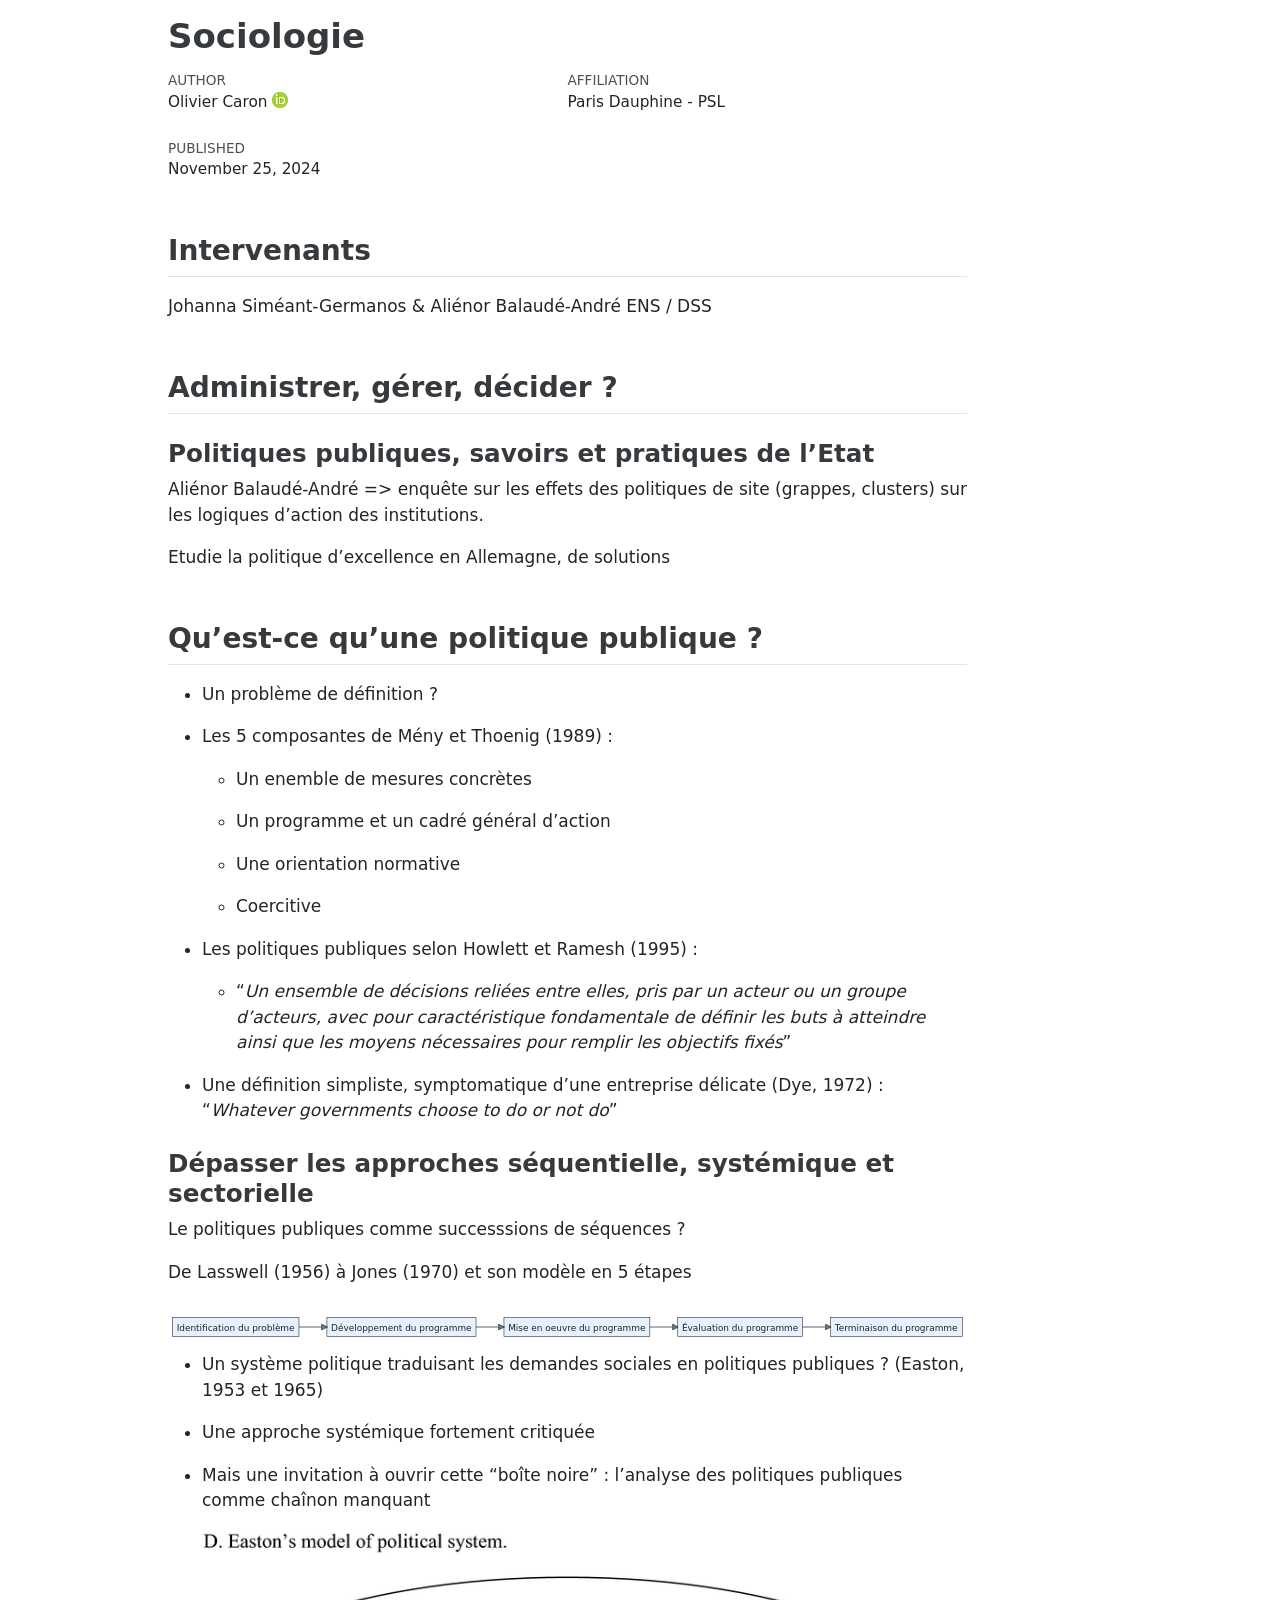
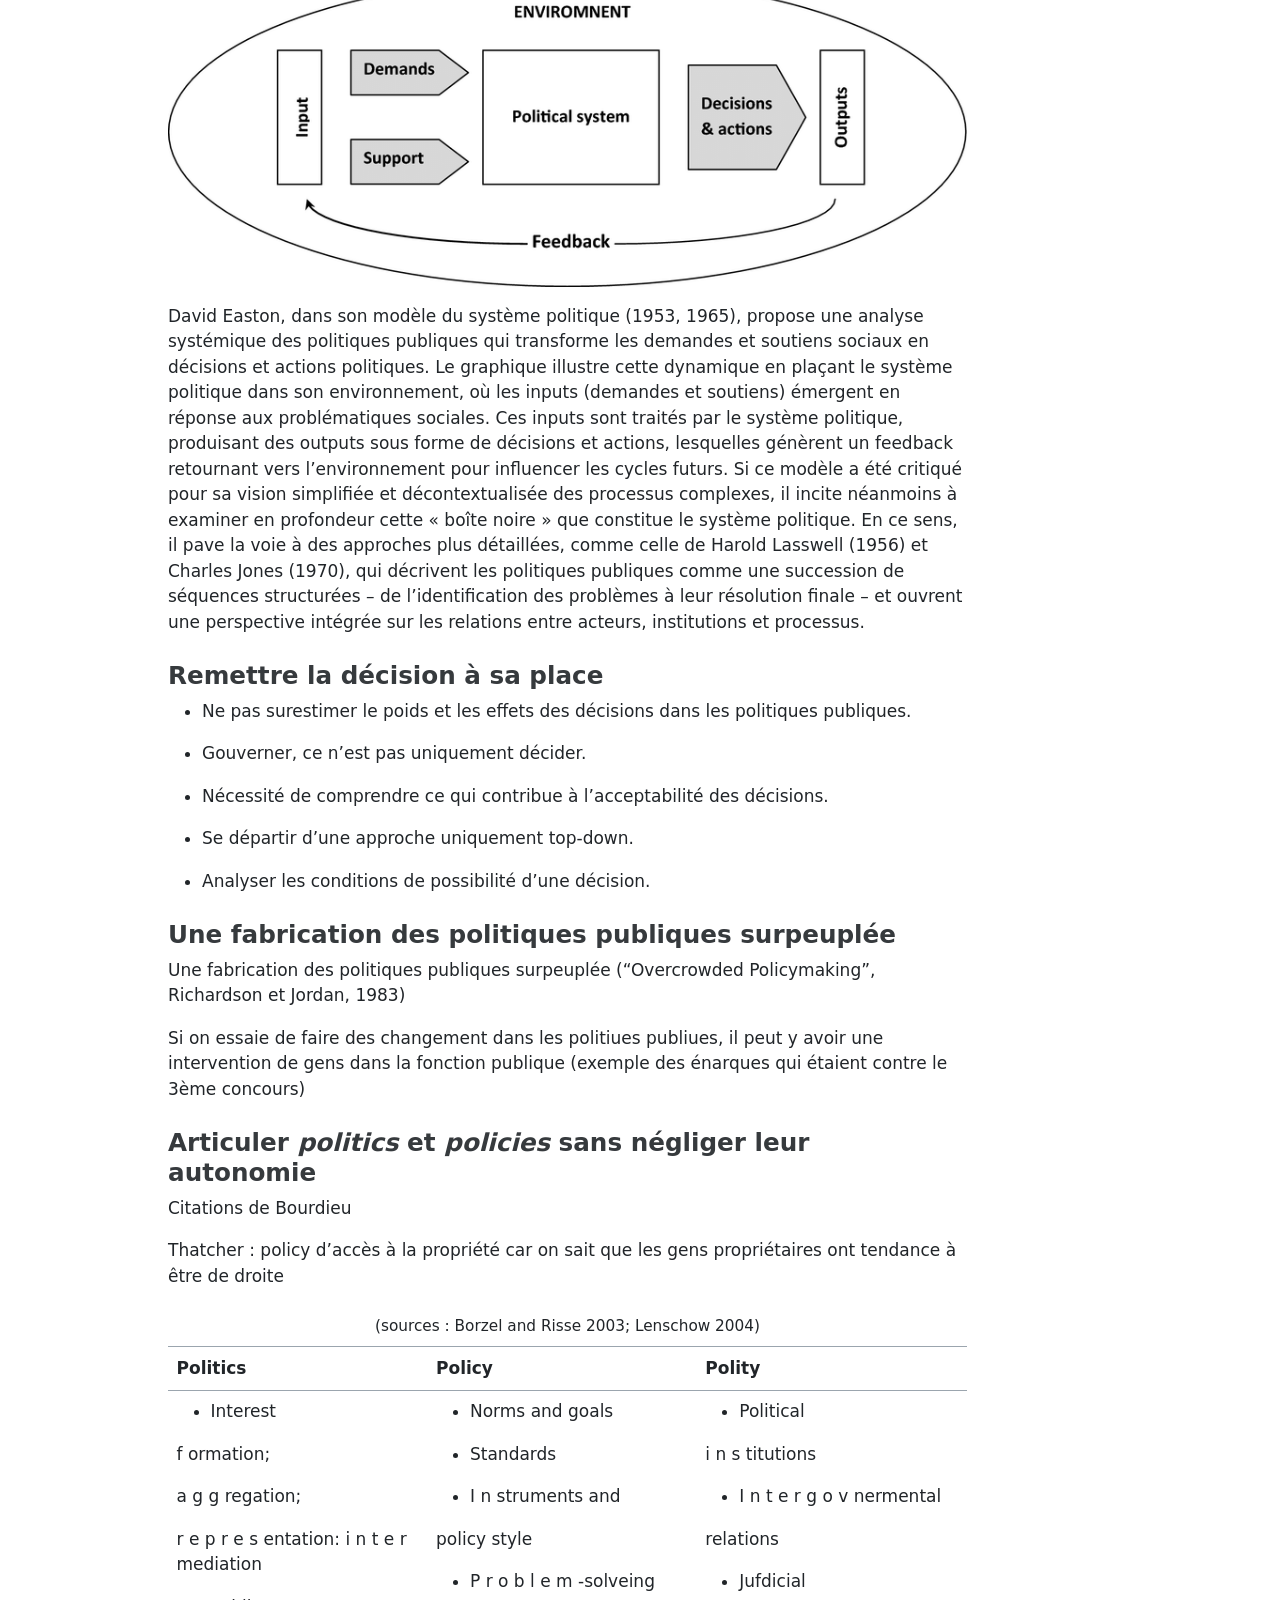
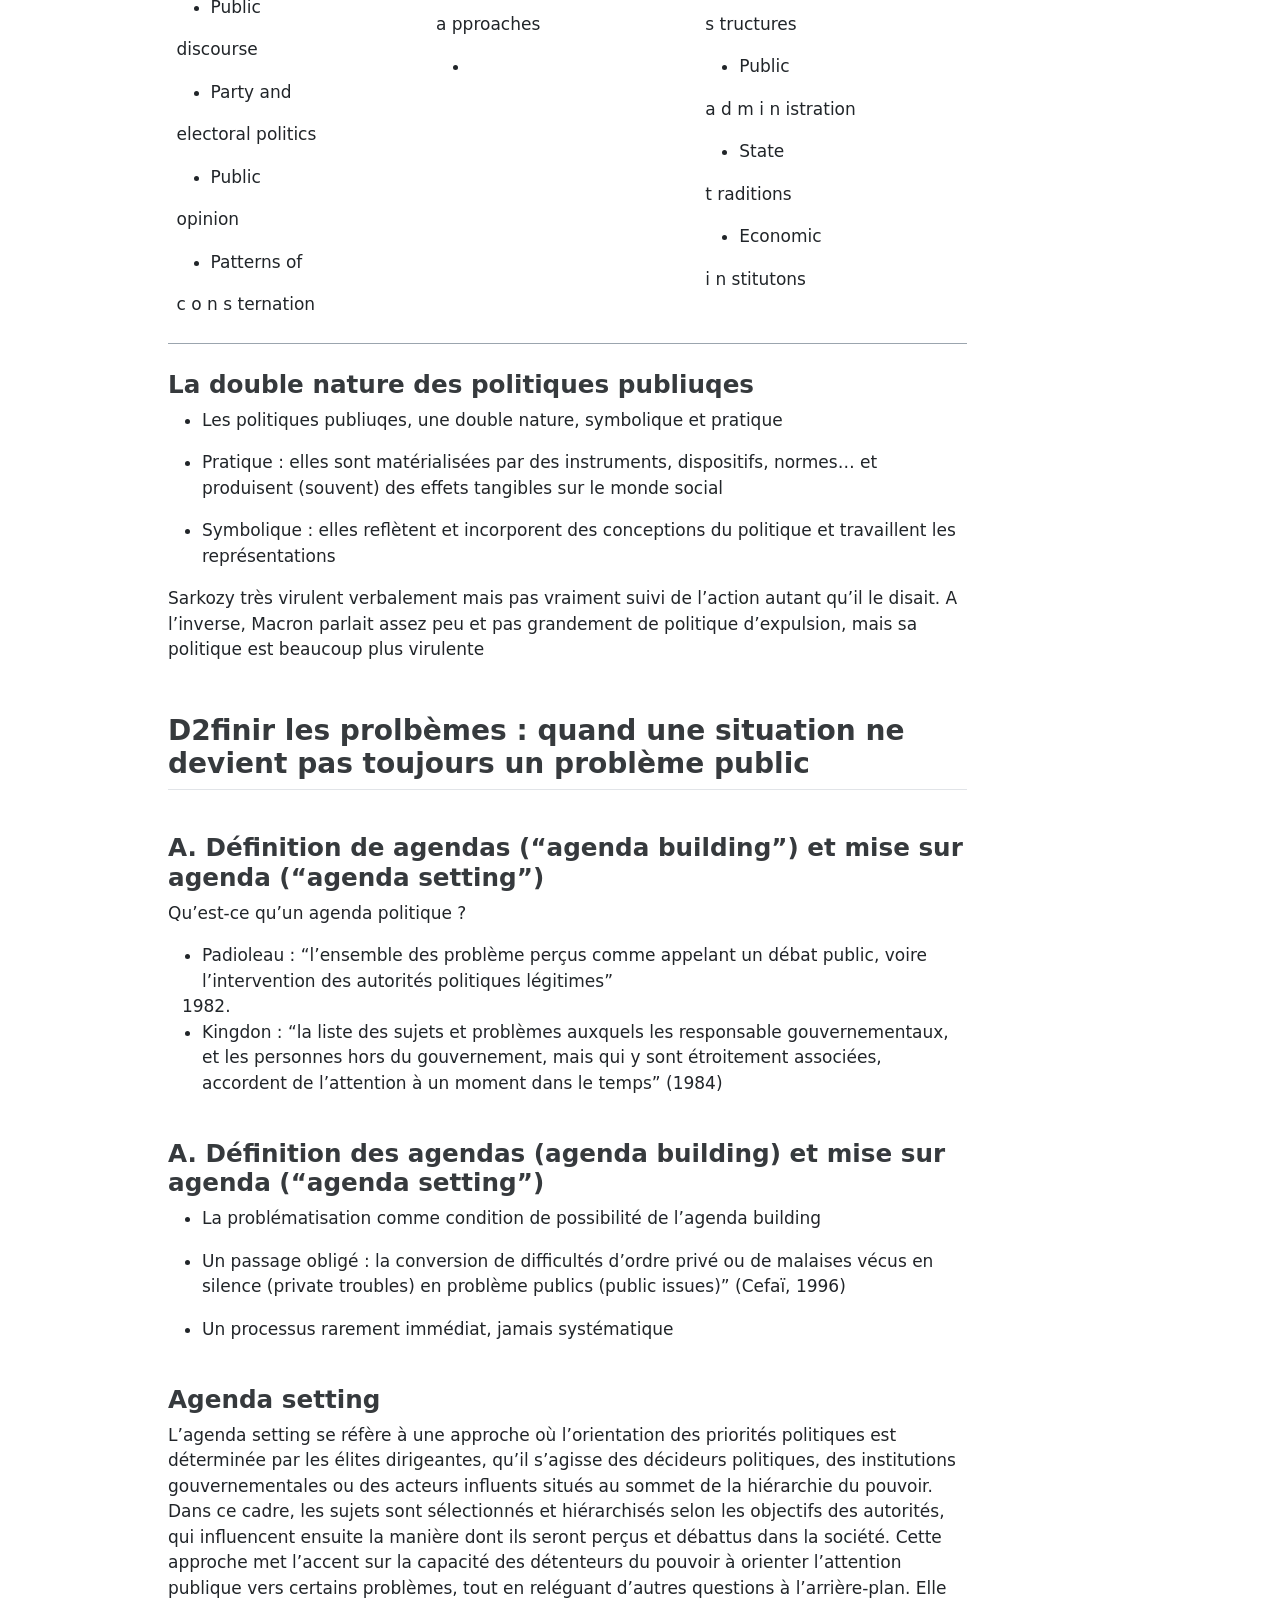
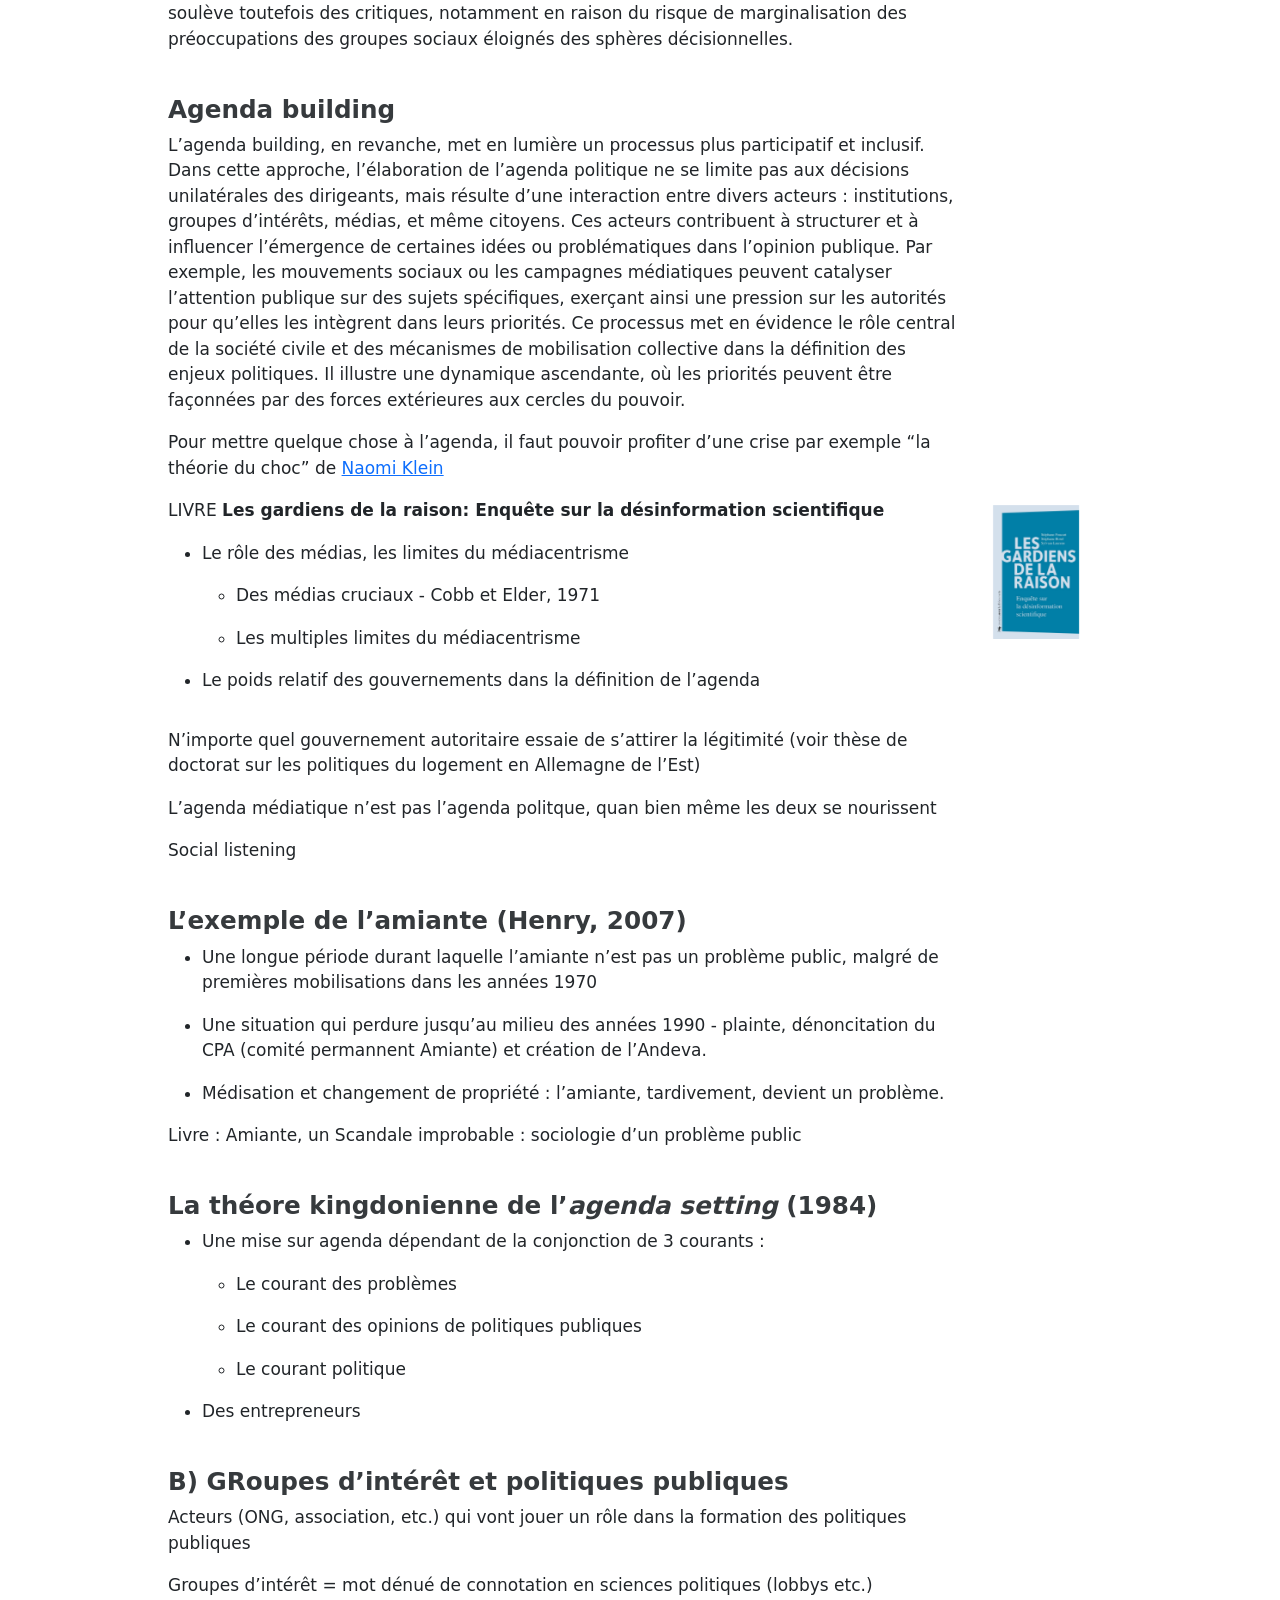
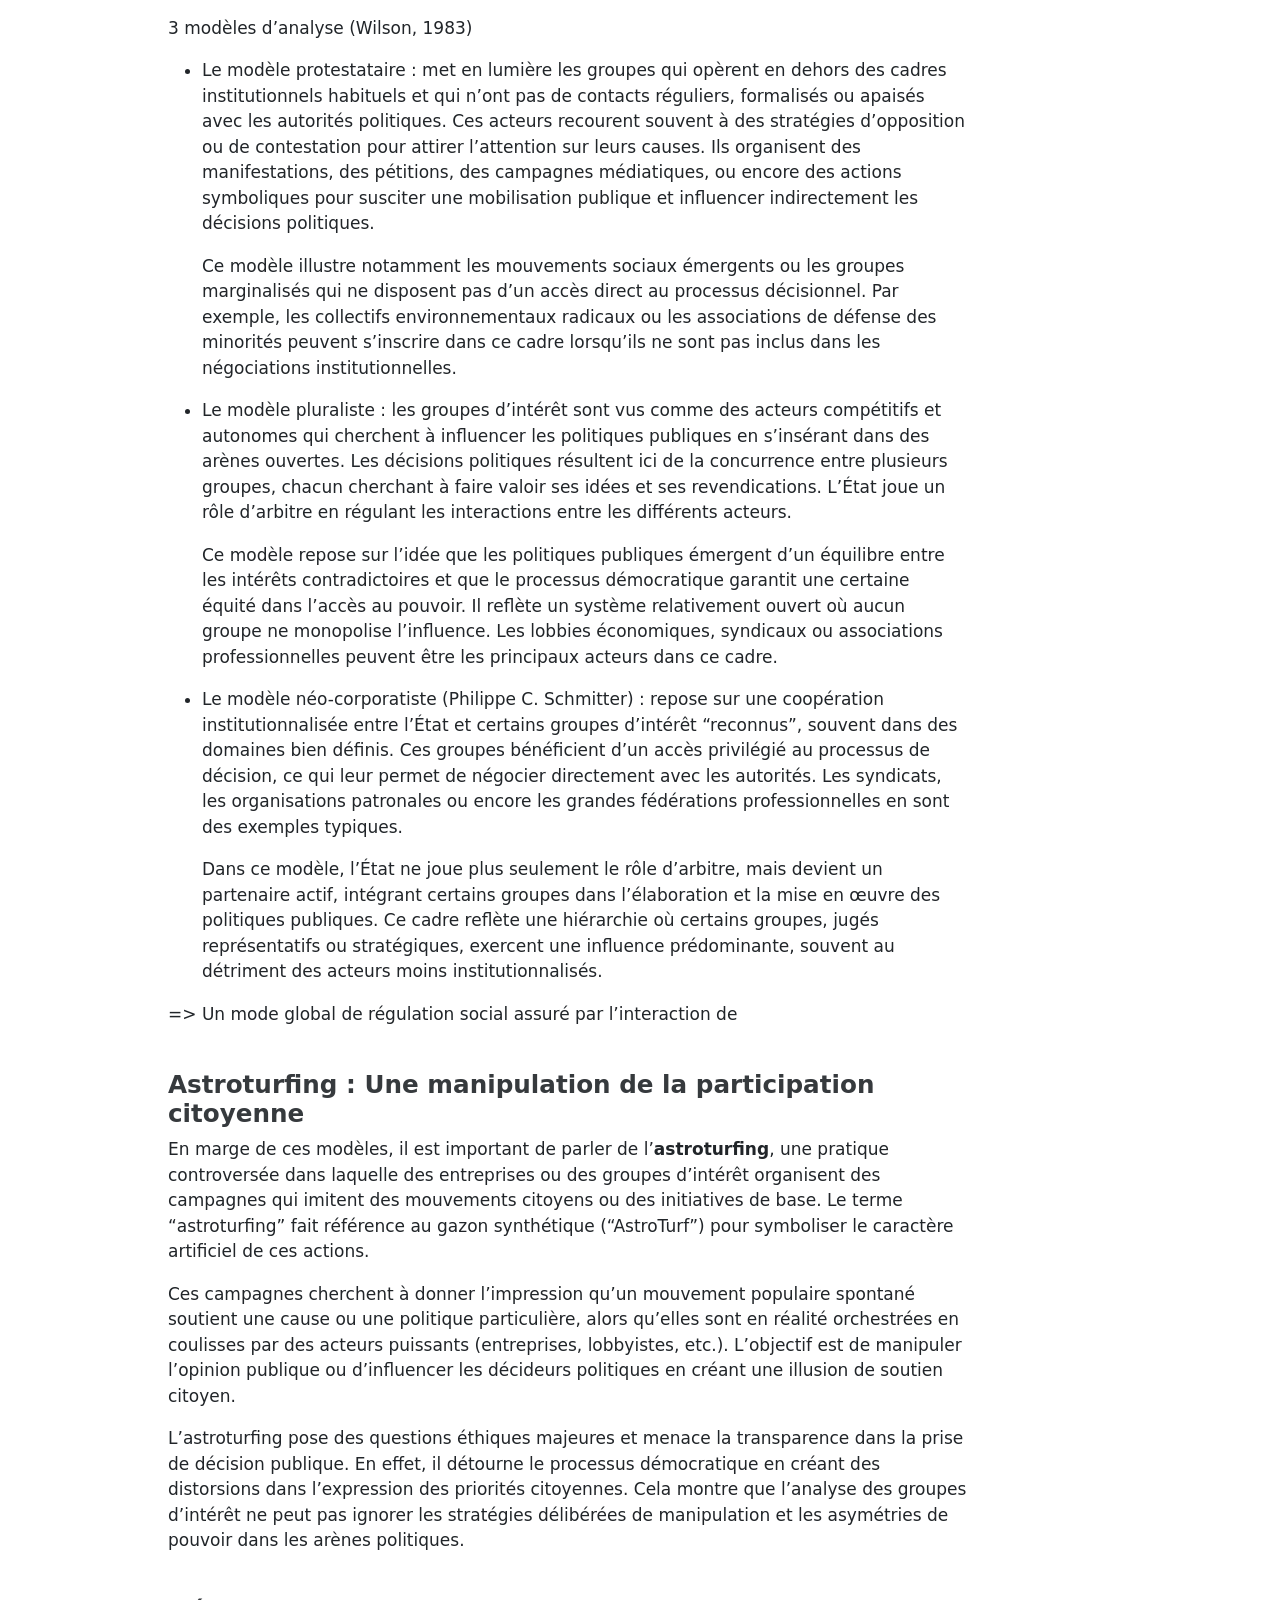
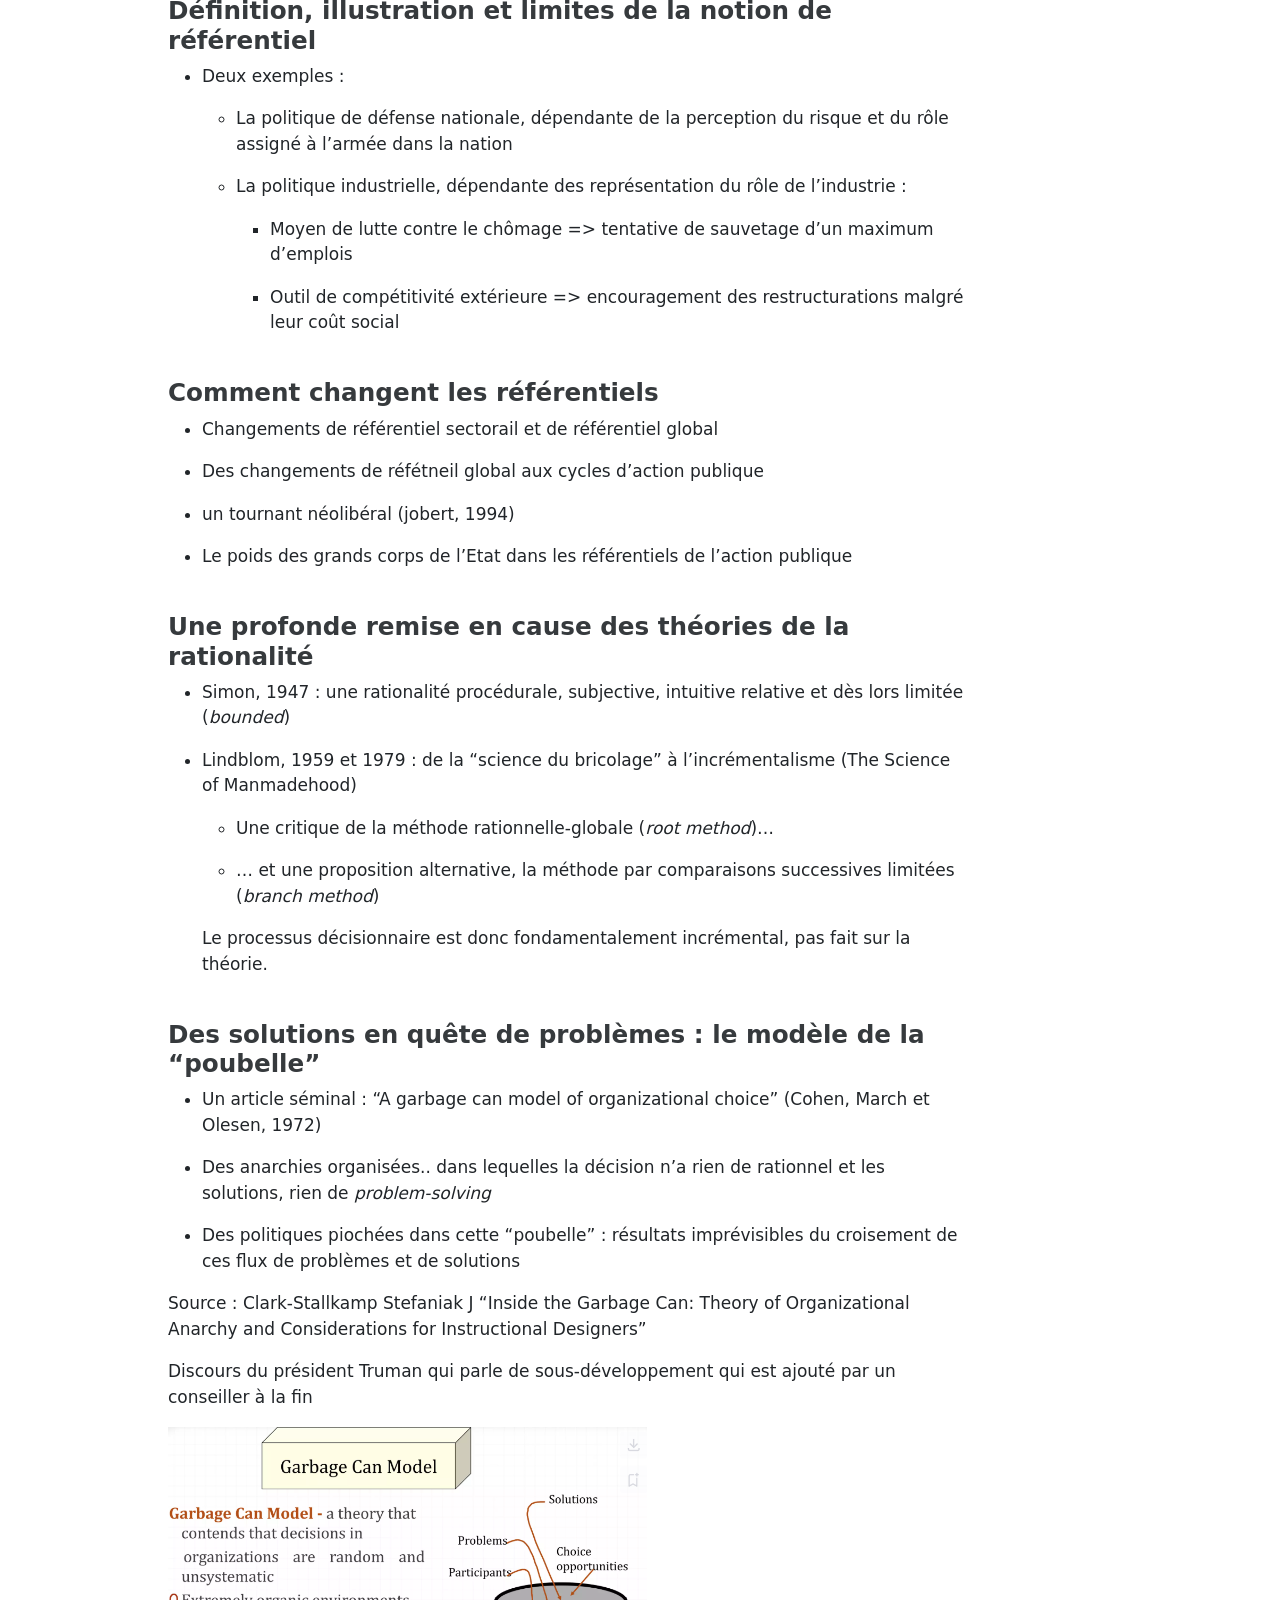
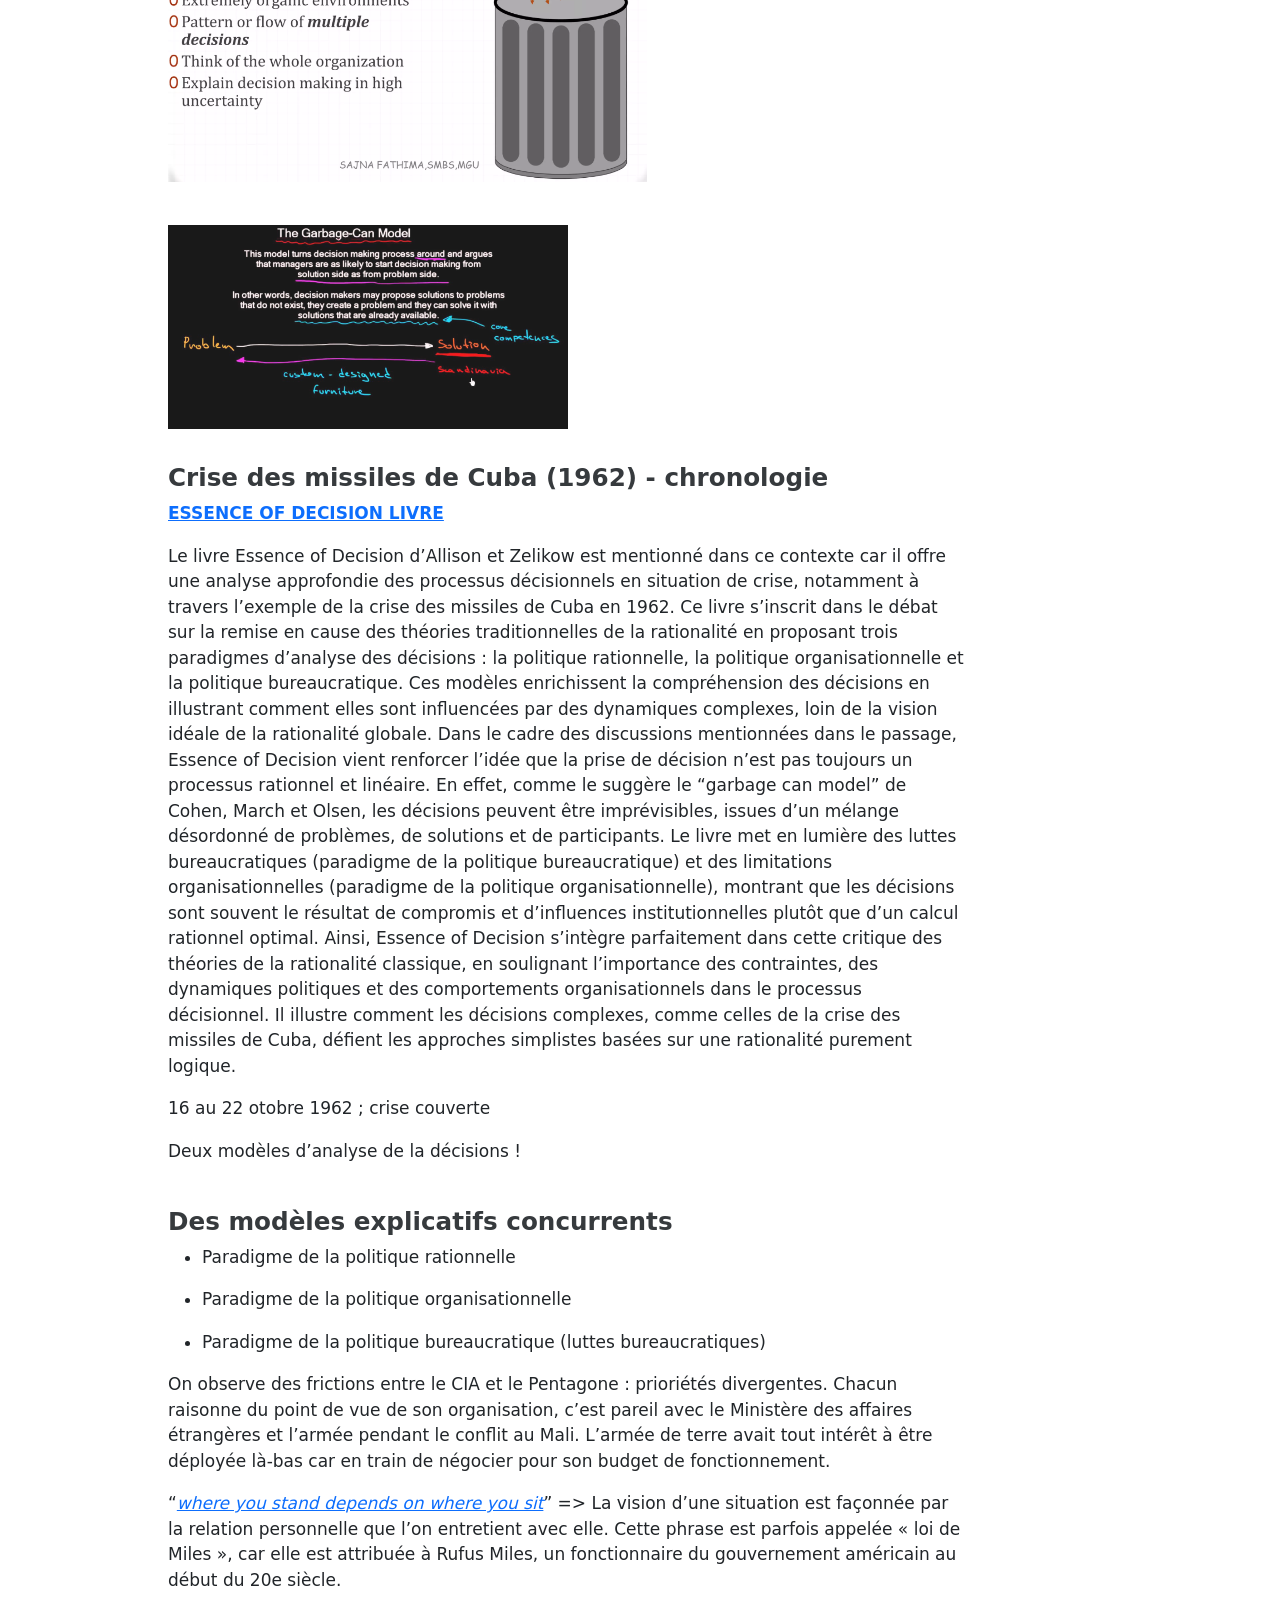
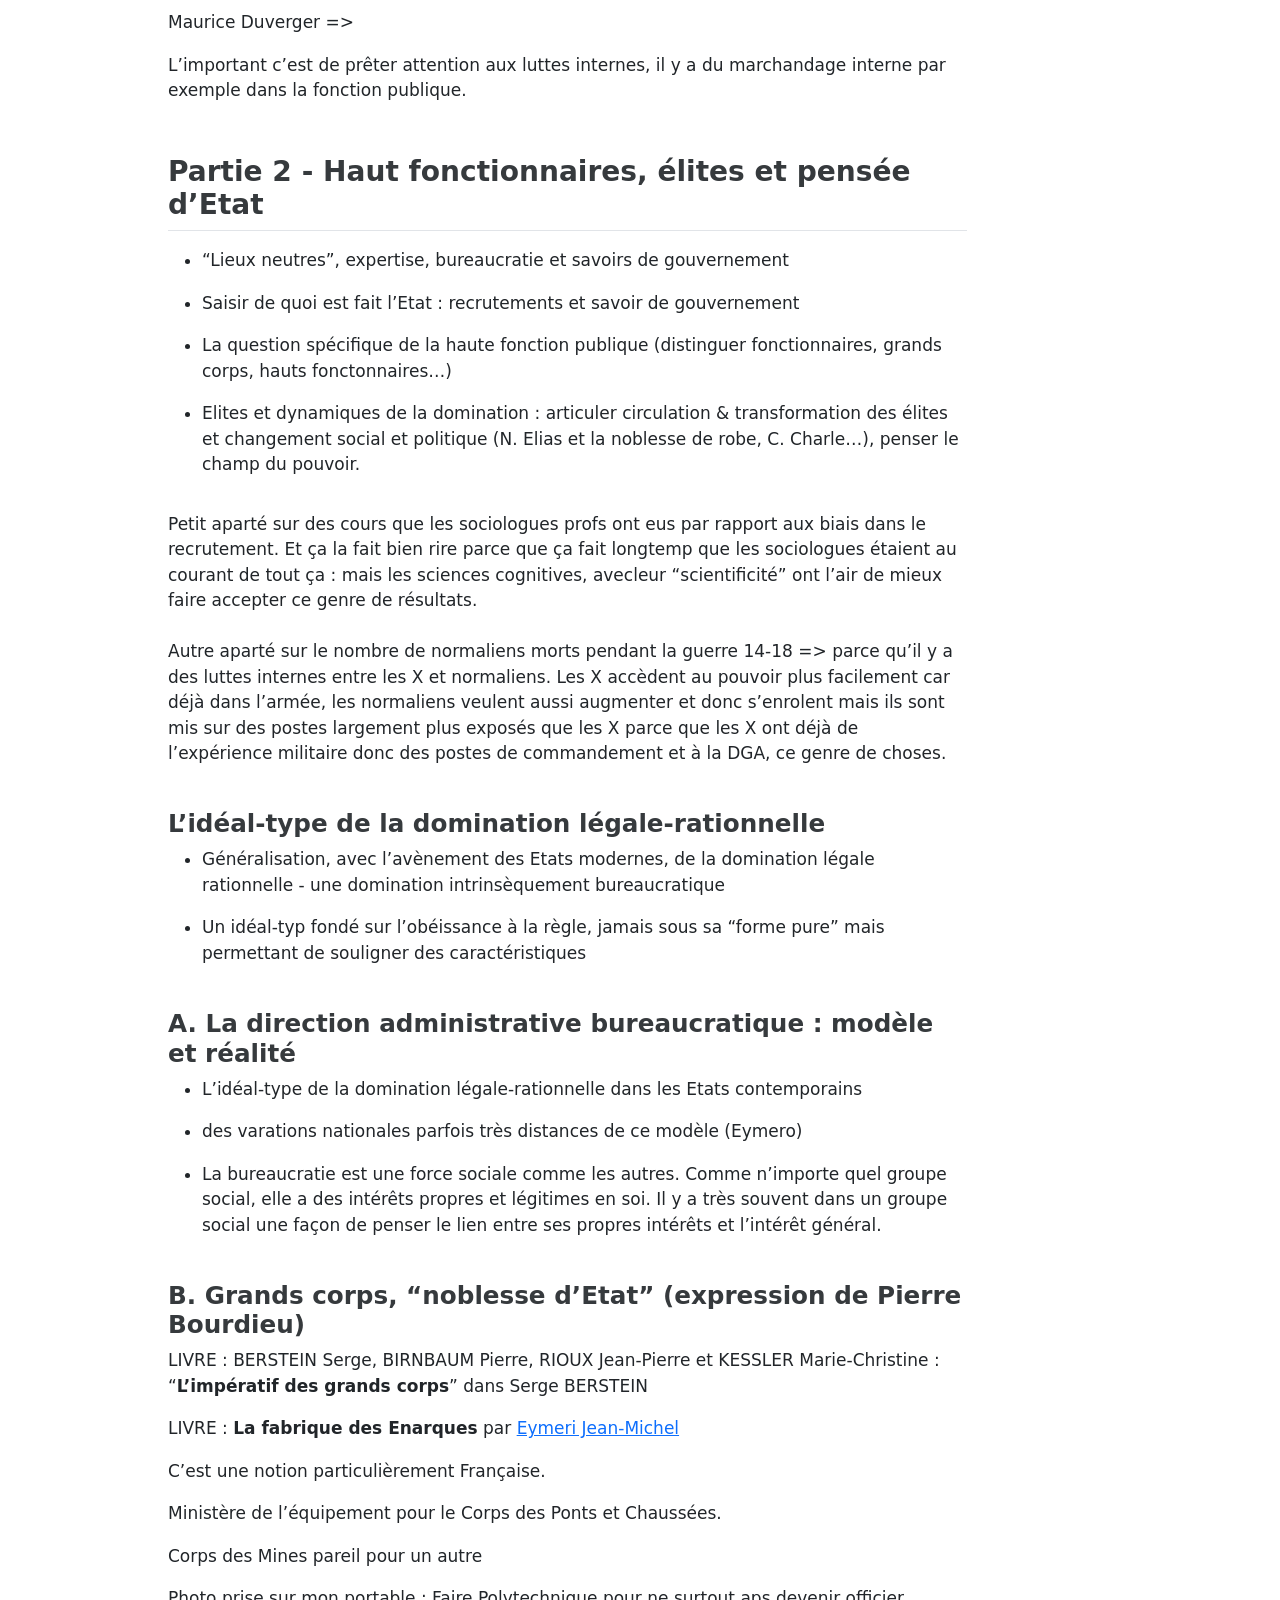
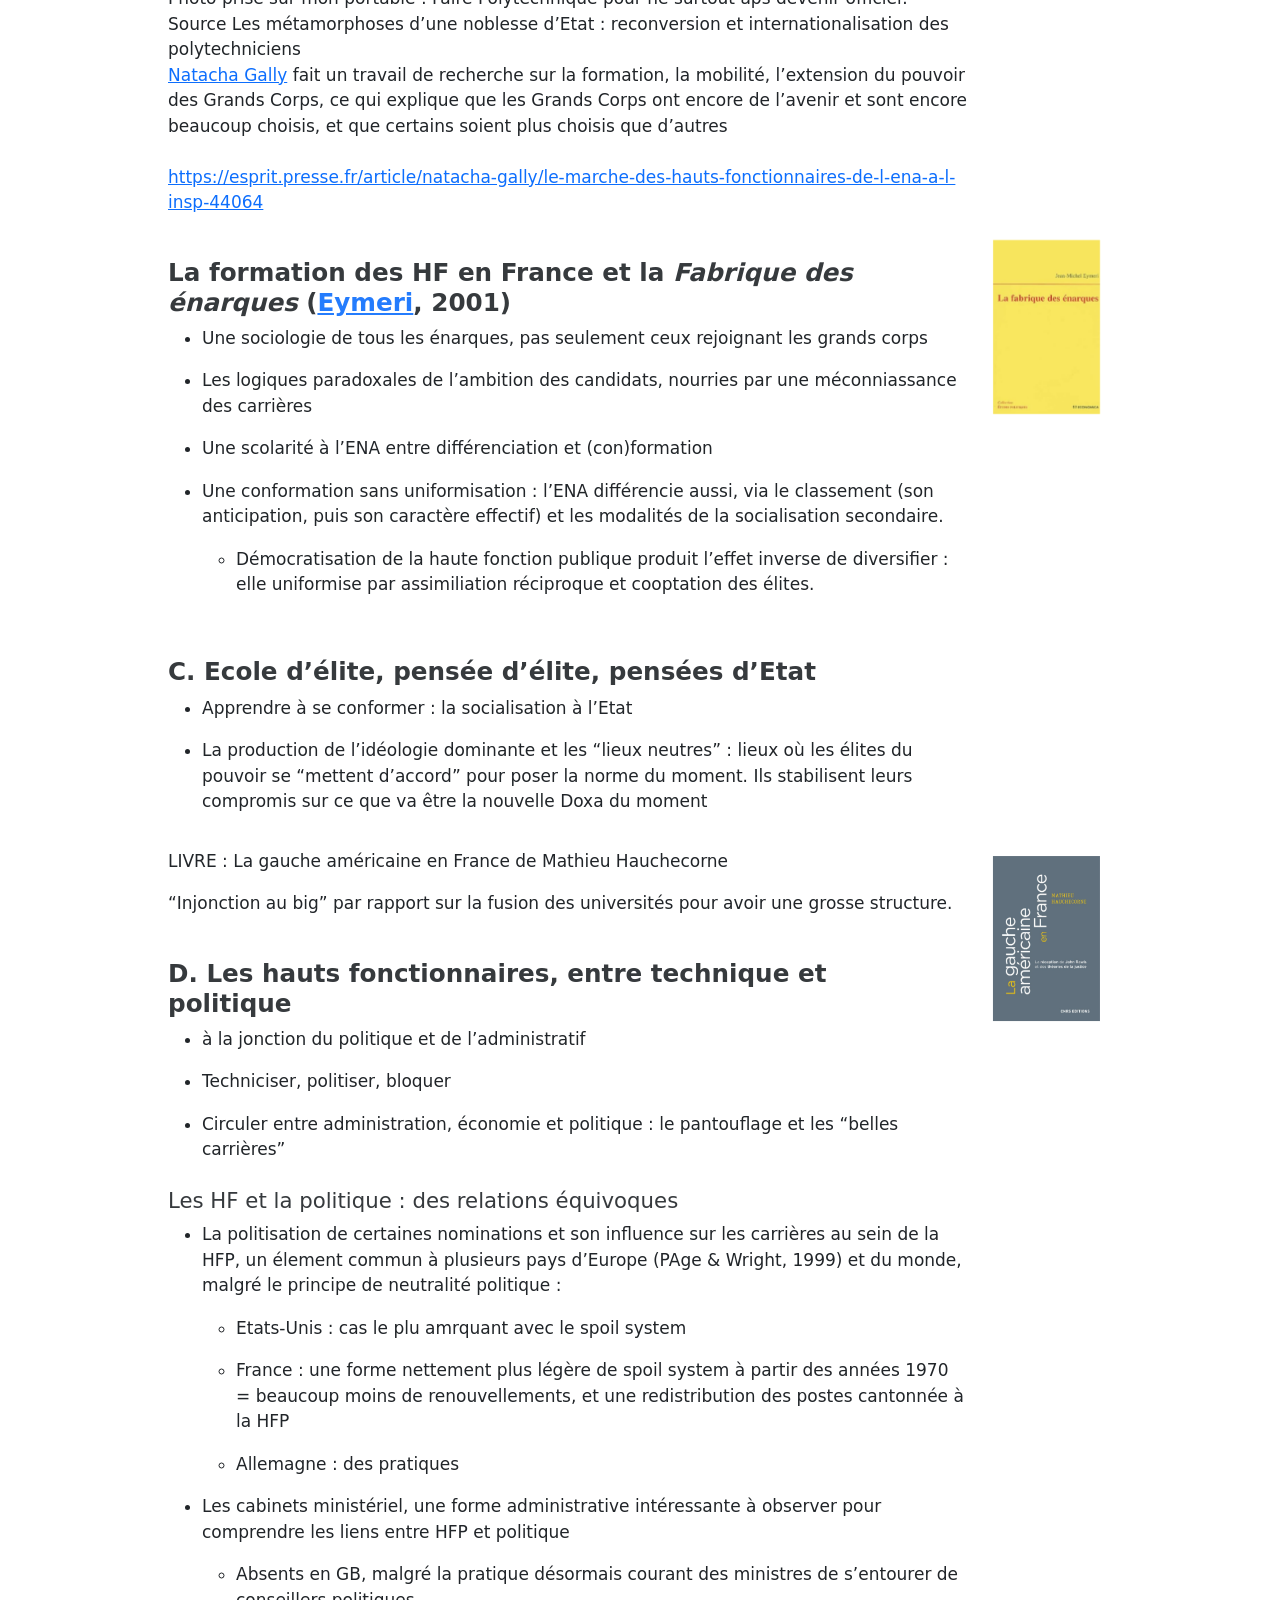
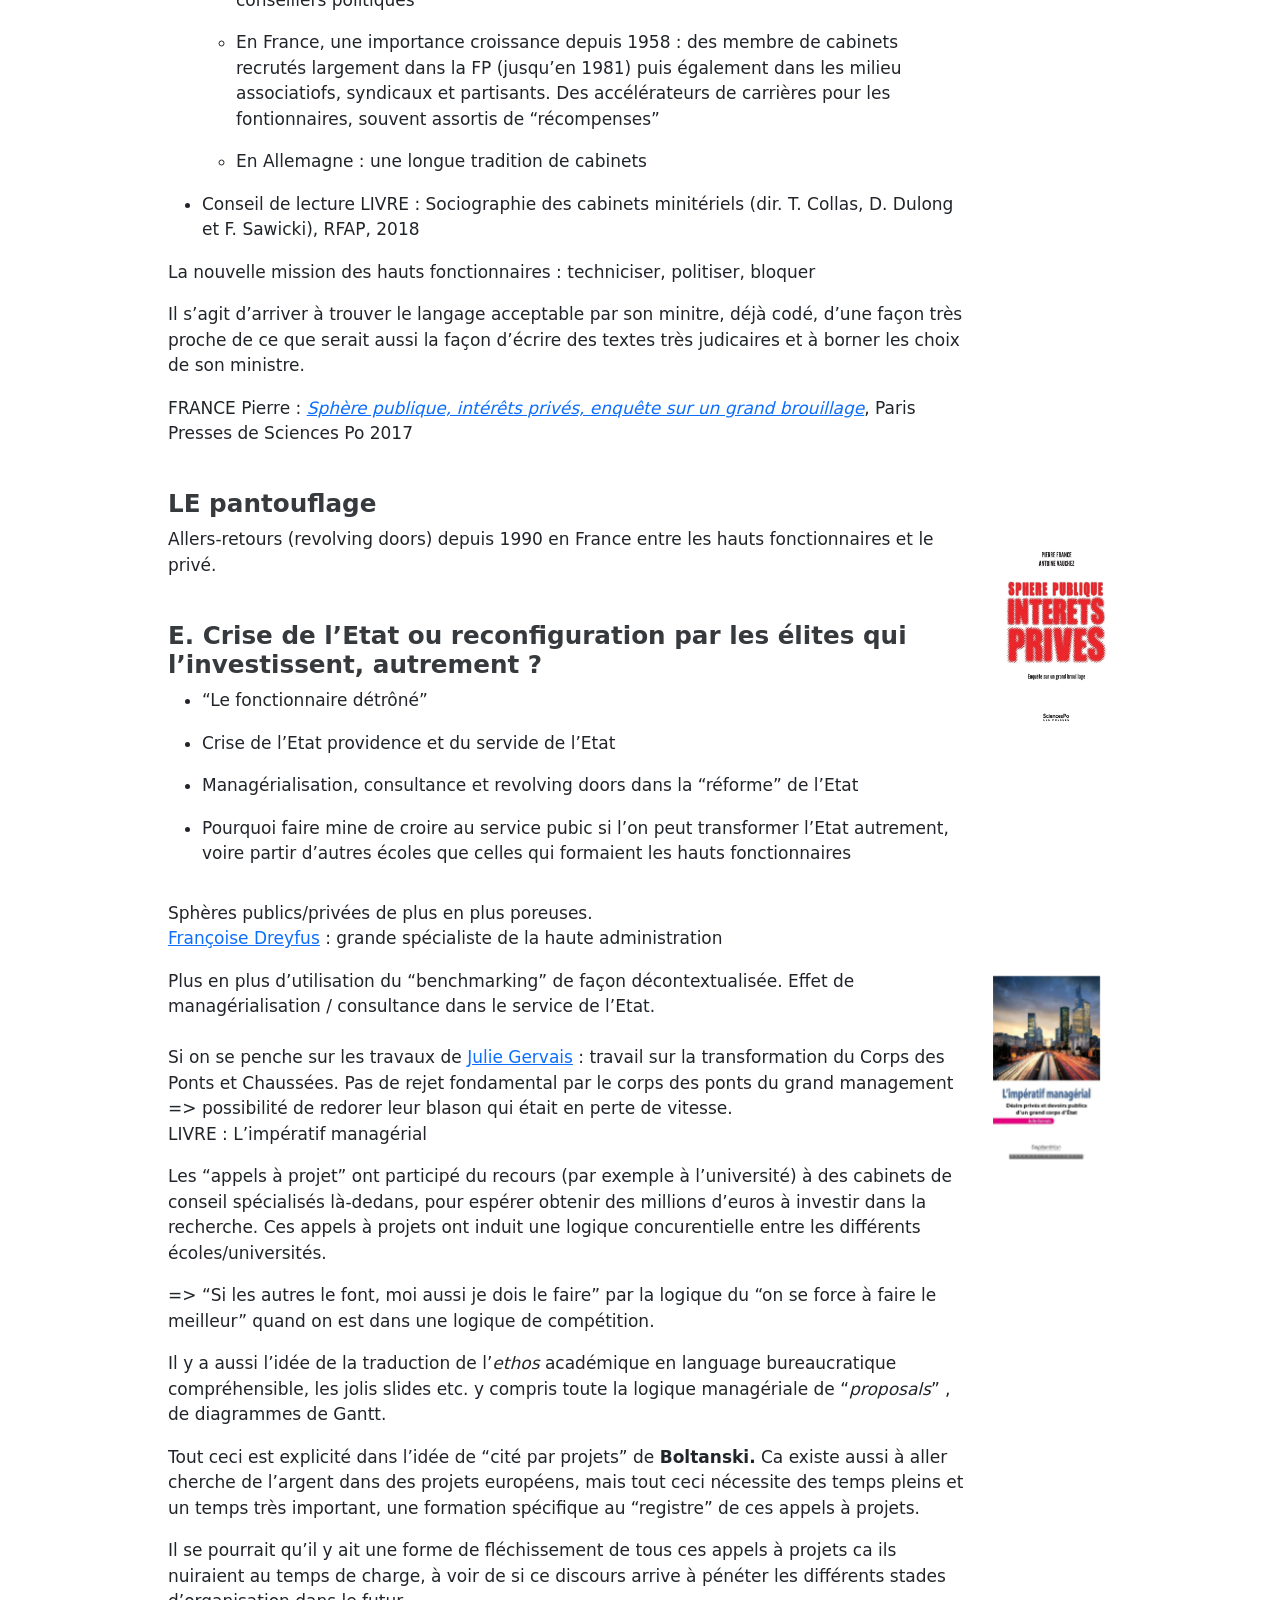
==== psl_week_2024/sociologie/cours_sociologie.html @ 00e2e1f4 "renommage des fichiers et dossiers" ====
<!DOCTYPE html>
<html xmlns="http://www.w3.org/1999/xhtml" lang="en" xml:lang="en"><head>

<meta charset="utf-8">
<meta name="generator" content="quarto-1.3.450">

<meta name="viewport" content="width=device-width, initial-scale=1.0, user-scalable=yes">

<meta name="author" content="Olivier Caron">
<meta name="dcterms.date" content="2024-11-25">

<title>Sociologie</title>
<style>
code{white-space: pre-wrap;}
span.smallcaps{font-variant: small-caps;}
div.columns{display: flex; gap: min(4vw, 1.5em);}
div.column{flex: auto; overflow-x: auto;}
div.hanging-indent{margin-left: 1.5em; text-indent: -1.5em;}
ul.task-list{list-style: none;}
ul.task-list li input[type="checkbox"] {
  width: 0.8em;
  margin: 0 0.8em 0.2em -1em; /* quarto-specific, see https://github.com/quarto-dev/quarto-cli/issues/4556 */ 
  vertical-align: middle;
}
</style>


<script src="cours_sociologie_files/libs/clipboard/clipboard.min.js"></script>
<script src="cours_sociologie_files/libs/quarto-html/quarto.js"></script>
<script src="cours_sociologie_files/libs/quarto-html/popper.min.js"></script>
<script src="cours_sociologie_files/libs/quarto-html/tippy.umd.min.js"></script>
<script src="cours_sociologie_files/libs/quarto-html/anchor.min.js"></script>
<link href="cours_sociologie_files/libs/quarto-html/tippy.css" rel="stylesheet">
<link href="cours_sociologie_files/libs/quarto-html/quarto-syntax-highlighting.css" rel="stylesheet" id="quarto-text-highlighting-styles">
<script src="cours_sociologie_files/libs/bootstrap/bootstrap.min.js"></script>
<link href="cours_sociologie_files/libs/bootstrap/bootstrap-icons.css" rel="stylesheet">
<link href="cours_sociologie_files/libs/bootstrap/bootstrap.min.css" rel="stylesheet" id="quarto-bootstrap" data-mode="light">
<script src="cours_sociologie_files/libs/quarto-diagram/mermaid.min.js"></script>
<script src="cours_sociologie_files/libs/quarto-diagram/mermaid-init.js"></script>
<link href="cours_sociologie_files/libs/quarto-diagram/mermaid.css" rel="stylesheet">


</head>

<body>

<div id="quarto-content" class="page-columns page-rows-contents page-layout-article">
<div id="quarto-margin-sidebar" class="sidebar margin-sidebar">
</div>
<main class="content page-columns page-full" id="quarto-document-content">

<header id="title-block-header" class="quarto-title-block default">
<div class="quarto-title">
<h1 class="title">Sociologie</h1>
</div>


<div class="quarto-title-meta-author">
  <div class="quarto-title-meta-heading">Author</div>
  <div class="quarto-title-meta-heading">Affiliation</div>
  
    <div class="quarto-title-meta-contents">
    <p class="author">Olivier Caron <a href="https://orcid.org/0000-0000-0000-0000" class="quarto-title-author-orcid"> <img src="[data-uri]"></a></p>
  </div>
    <div class="quarto-title-meta-contents">
        <p class="affiliation">
            Paris Dauphine - PSL
          </p>
      </div>
    </div>

<div class="quarto-title-meta">

      
    <div>
    <div class="quarto-title-meta-heading">Published</div>
    <div class="quarto-title-meta-contents">
      <p class="date">November 25, 2024</p>
    </div>
  </div>
  
    
  </div>
  

</header>

<section id="intervenants" class="level2">
<h2 class="anchored" data-anchor-id="intervenants">Intervenants</h2>
<p>Johanna Siméant-Germanos &amp; Aliénor Balaudé-André ENS / DSS</p>
</section>
<section id="administrer-gérer-décider" class="level2">
<h2 class="anchored" data-anchor-id="administrer-gérer-décider">Administrer, gérer, décider ?</h2>
<section id="politiques-publiques-savoirs-et-pratiques-de-letat" class="level3">
<h3 class="anchored" data-anchor-id="politiques-publiques-savoirs-et-pratiques-de-letat">Politiques publiques, savoirs et pratiques de l’Etat</h3>
<p>Aliénor Balaudé-André =&gt; enquête sur les effets des politiques de site (grappes, clusters) sur les logiques d’action des institutions.</p>
<p>Etudie la politique d’excellence en Allemagne, de solutions</p>
</section>
</section>
<section id="quest-ce-quune-politique-publique" class="level2">
<h2 class="anchored" data-anchor-id="quest-ce-quune-politique-publique">Qu’est-ce qu’une politique publique ?</h2>
<ul>
<li><p>Un problème de définition ?</p></li>
<li><p>Les 5 composantes de Mény et Thoenig (1989) :</p>
<ul>
<li><p>Un enemble de mesures concrètes</p></li>
<li><p>Un programme et un cadré général d’action</p></li>
<li><p>Une orientation normative</p></li>
<li><p>Coercitive</p></li>
</ul></li>
<li><p>Les politiques publiques selon Howlett et Ramesh (1995) :</p>
<ul>
<li>“<em>Un ensemble de décisions reliées entre elles, pris par un acteur ou un groupe d’acteurs, avec pour caractéristique fondamentale de définir les buts à atteindre ainsi que les moyens nécessaires pour remplir les objectifs fixés</em>”</li>
</ul></li>
<li><p>Une définition simpliste, symptomatique d’une entreprise délicate (Dye, 1972) :<br>
“<em>Whatever governments choose to do or not do</em>”</p></li>
</ul>
<section id="dépasser-les-approches-séquentielle-systémique-et-sectorielle" class="level3">
<h3 class="anchored" data-anchor-id="dépasser-les-approches-séquentielle-systémique-et-sectorielle">Dépasser les approches séquentielle, systémique et sectorielle</h3>
<p>Le politiques publiques comme successsions de séquences ?</p>
<p>De Lasswell (1956) à Jones (1970) et son modèle en 5 étapes</p>
<div class="cell">
<div class="cell-output-display">
<div>
<div>
<pre class="mermaid mermaid-js">flowchart LR
    A[Identification du problème] --&gt; B[Développement du programme]
    B --&gt; C[Mise en oeuvre du programme]
    C --&gt; D[Évaluation du programme]
    D --&gt; E[Terminaison du programme]
</pre>
</div>
</div>
</div>
</div>
<ul>
<li><p>Un système politique traduisant les demandes sociales en politiques publiques ? (Easton, 1953 et 1965)</p></li>
<li><p>Une approche systémique fortement critiquée</p></li>
<li><p>Mais une invitation à ouvrir cette “boîte noire” : l’analyse des politiques publiques comme chaînon manquant</p></li>
</ul>
<p><img src="images/clipboard-3042766199.png" class="img-fluid"></p>
<p>David Easton, dans son modèle du système politique (1953, 1965), propose une analyse systémique des politiques publiques qui transforme les demandes et soutiens sociaux en décisions et actions politiques. Le graphique illustre cette dynamique en plaçant le système politique dans son environnement, où les inputs (demandes et soutiens) émergent en réponse aux problématiques sociales. Ces inputs sont traités par le système politique, produisant des outputs sous forme de décisions et actions, lesquelles génèrent un feedback retournant vers l’environnement pour influencer les cycles futurs. Si ce modèle a été critiqué pour sa vision simplifiée et décontextualisée des processus complexes, il incite néanmoins à examiner en profondeur cette « boîte noire » que constitue le système politique. En ce sens, il pave la voie à des approches plus détaillées, comme celle de Harold Lasswell (1956) et Charles Jones (1970), qui décrivent les politiques publiques comme une succession de séquences structurées – de l’identification des problèmes à leur résolution finale – et ouvrent une perspective intégrée sur les relations entre acteurs, institutions et processus.</p>
</section>
<section id="remettre-la-décision-à-sa-place" class="level3">
<h3 class="anchored" data-anchor-id="remettre-la-décision-à-sa-place">Remettre la décision à sa place</h3>
<ul>
<li>Ne pas surestimer le poids et les effets des décisions dans les politiques publiques.</li>
</ul>
<!-- -->
<ul>
<li><p>Gouverner, ce n’est pas uniquement décider.</p></li>
<li><p>Nécessité de comprendre ce qui contribue à l’acceptabilité des décisions.</p></li>
<li><p>Se départir d’une approche uniquement top-down.</p></li>
<li><p>Analyser les conditions de possibilité d’une décision.</p></li>
</ul>
</section>
<section id="une-fabrication-des-politiques-publiques-surpeuplée" class="level3">
<h3 class="anchored" data-anchor-id="une-fabrication-des-politiques-publiques-surpeuplée">Une fabrication des politiques publiques surpeuplée</h3>
<p>Une fabrication des politiques publiques surpeuplée (“Overcrowded Policymaking”, Richardson et Jordan, 1983)</p>
<p>Si on essaie de faire des changement dans les politiues publiues, il peut y avoir une intervention de gens dans la fonction publique (exemple des énarques qui étaient contre le 3ème concours)</p>
</section>
<section id="articuler-politics-et-policies-sans-négliger-leur-autonomie" class="level3">
<h3 class="anchored" data-anchor-id="articuler-politics-et-policies-sans-négliger-leur-autonomie">Articuler <strong><em>politics</em></strong> et <em>policies</em> sans négliger leur autonomie</h3>
<p>Citations de Bourdieu</p>
<p>Thatcher : policy d’accès à la propriété car on sait que les gens propriétaires ont tendance à être de droite</p>
<table class="table">
<caption>(sources : Borzel and Risse 2003; Lenschow 2004)</caption>
<colgroup>
<col style="width: 16%">
<col style="width: 16%">
<col style="width: 16%">
</colgroup>
<thead>
<tr class="header">
<th>Politics</th>
<th>Policy</th>
<th>Polity</th>
</tr>
</thead>
<tbody>
<tr class="odd">
<td><ul>
<li>Interest</li>
</ul>
<p>f ormation;</p>
<p>a g g regation;</p>
<p>r e p r e s entation: i n t e r mediation</p>
<ul>
<li>Public</li>
</ul>
<p>discourse</p>
<ul>
<li>Party and</li>
</ul>
<p>electoral politics</p>
<ul>
<li>Public</li>
</ul>
<p>opinion</p>
<ul>
<li>Patterns of</li>
</ul>
<p>c o n s ternation</p></td>
<td><ul>
<li><p>Norms and goals</p></li>
<li><p>Standards</p></li>
<li><p>I n struments and</p></li>
</ul>
<p>policy style</p>
<ul>
<li>P r o b l e m -solveing</li>
</ul>
<p>a pproaches</p>
<ul>
<li></li>
</ul></td>
<td><ul>
<li>Political</li>
</ul>
<p>i n s titutions</p>
<ul>
<li>I n t e r g o v nermental</li>
</ul>
<p>relations</p>
<ul>
<li>Jufdicial</li>
</ul>
<p>s tructures</p>
<ul>
<li>Public</li>
</ul>
<p>a d m i n istration</p>
<ul>
<li>State</li>
</ul>
<p>t raditions</p>
<ul>
<li>Economic</li>
</ul>
<p>i n stitutons</p></td>
</tr>
</tbody>
</table>
</section>
<section id="la-double-nature-des-politiques-publiuqes" class="level3">
<h3 class="anchored" data-anchor-id="la-double-nature-des-politiques-publiuqes">La double nature des politiques publiuqes</h3>
<ul>
<li><p>Les politiques publiuqes, une double nature, symbolique et pratique</p></li>
<li><p>Pratique : elles sont matérialisées par des instruments, dispositifs, normes… et produisent (souvent) des effets tangibles sur le monde social</p></li>
<li><p>Symbolique : elles reflètent et incorporent des conceptions du politique et travaillent les représentations</p></li>
</ul>
<p>Sarkozy très virulent verbalement mais pas vraiment suivi de l’action autant qu’il le disait. A l’inverse, Macron parlait assez peu et pas grandement de politique d’expulsion, mais sa politique est beaucoup plus virulente</p>
</section>
</section>
<section id="d2finir-les-prolbèmes-quand-une-situation-ne-devient-pas-toujours-un-problème-public" class="level2 page-columns page-full">
<h2 class="anchored" data-anchor-id="d2finir-les-prolbèmes-quand-une-situation-ne-devient-pas-toujours-un-problème-public">D2finir les prolbèmes : quand une situation ne devient pas toujours un problème public</h2>
<section id="a.-définition-de-agendas-agenda-building-et-mise-sur-agenda-agenda-setting" class="level3">
<h3 class="anchored" data-anchor-id="a.-définition-de-agendas-agenda-building-et-mise-sur-agenda-agenda-setting">A. Définition de agendas (“agenda building”) et mise sur agenda (“agenda setting”)</h3>
<p>Qu’est-ce qu’un agenda politique ?</p>
<ul>
<li>Padioleau : “l’ensemble des problème perçus comme appelant un débat public, voire l’intervention des autorités politiques légitimes”
<ol start="1982" type="1">
<li></li>
</ol></li>
<li>Kingdon : “la liste des sujets et problèmes auxquels les responsable gouvernementaux, et les personnes hors du gouvernement, mais qui y sont étroitement associées, accordent de l’attention à un moment dans le temps” (1984)</li>
</ul>
</section>
<section id="a.-définition-des-agendas-agenda-building-et-mise-sur-agenda-agenda-setting" class="level3">
<h3 class="anchored" data-anchor-id="a.-définition-des-agendas-agenda-building-et-mise-sur-agenda-agenda-setting">A. Définition des agendas (agenda building) et mise sur agenda (“agenda setting”)</h3>
<ul>
<li><p>La problématisation comme condition de possibilité de l’agenda building</p></li>
<li><p>Un passage obligé : la conversion de difficultés d’ordre privé ou de malaises vécus en silence (private troubles) en problème publics (public issues)” (Cefaï, 1996)</p></li>
<li><p>Un processus rarement immédiat, jamais systématique</p></li>
</ul>
</section>
<section id="agenda-setting" class="level3">
<h3 class="anchored" data-anchor-id="agenda-setting">Agenda setting</h3>
<p>L’agenda setting se réfère à une approche où l’orientation des priorités politiques est déterminée par les élites dirigeantes, qu’il s’agisse des décideurs politiques, des institutions gouvernementales ou des acteurs influents situés au sommet de la hiérarchie du pouvoir. Dans ce cadre, les sujets sont sélectionnés et hiérarchisés selon les objectifs des autorités, qui influencent ensuite la manière dont ils seront perçus et débattus dans la société. Cette approche met l’accent sur la capacité des détenteurs du pouvoir à orienter l’attention publique vers certains problèmes, tout en reléguant d’autres questions à l’arrière-plan. Elle soulève toutefois des critiques, notamment en raison du risque de marginalisation des préoccupations des groupes sociaux éloignés des sphères décisionnelles.</p>
</section>
<section id="agenda-building" class="level3 page-columns page-full">
<h3 class="anchored" data-anchor-id="agenda-building">Agenda building</h3>
<p>L’agenda building, en revanche, met en lumière un processus plus participatif et inclusif. Dans cette approche, l’élaboration de l’agenda politique ne se limite pas aux décisions unilatérales des dirigeants, mais résulte d’une interaction entre divers acteurs : institutions, groupes d’intérêts, médias, et même citoyens. Ces acteurs contribuent à structurer et à influencer l’émergence de certaines idées ou problématiques dans l’opinion publique. Par exemple, les mouvements sociaux ou les campagnes médiatiques peuvent catalyser l’attention publique sur des sujets spécifiques, exerçant ainsi une pression sur les autorités pour qu’elles les intègrent dans leurs priorités. Ce processus met en évidence le rôle central de la société civile et des mécanismes de mobilisation collective dans la définition des enjeux politiques. Il illustre une dynamique ascendante, où les priorités peuvent être façonnées par des forces extérieures aux cercles du pouvoir.</p>
<p>Pour mettre quelque chose à l’agenda, il faut pouvoir profiter d’une crise par exemple “la théorie du choc” de <a href="https://fr.wikipedia.org/wiki/Naomi_Klein">Naomi Klein</a></p>
<p>LIVRE <strong>Les gardiens de la raison: Enquête sur la désinformation scientifique</strong></p>

<div class="no-row-height column-margin column-container"><div class="">
<p><img src="images/clipboard-3613774774.png" class="img-fluid" style="width:40.0%"></p>
</div></div><ul>
<li><p>Le rôle des médias, les limites du médiacentrisme</p>
<ul>
<li><p>Des médias cruciaux - Cobb et Elder, 1971</p></li>
<li><p>Les multiples limites du médiacentrisme</p></li>
</ul></li>
<li><p>Le poids relatif des gouvernements dans la définition de l’agenda</p></li>
</ul>
<p>N’importe quel gouvernement autoritaire essaie de s’attirer la légitimité (voir thèse de doctorat sur les politiques du logement en Allemagne de l’Est)</p>
<p>L’agenda médiatique n’est pas l’agenda politque, quan bien même les deux se nourissent</p>
<p>Social listening</p>
</section>
<section id="lexemple-de-lamiante-henry-2007" class="level3">
<h3 class="anchored" data-anchor-id="lexemple-de-lamiante-henry-2007">L’exemple de l’amiante (Henry, 2007)</h3>
<ul>
<li><p>Une longue période durant laquelle l’amiante n’est pas un problème public, malgré de premières mobilisations dans les années 1970</p></li>
<li><p>Une situation qui perdure jusqu’au milieu des années 1990 - plainte, dénoncitation du CPA (comité permannent Amiante) et création de l’Andeva.</p></li>
<li><p>Médisation et changement de propriété : l’amiante, tardivement, devient un problème.</p></li>
</ul>
<p>Livre : Amiante, un Scandale improbable : sociologie d’un problème public</p>
</section>
<section id="la-théore-kingdonienne-de-lagenda-setting-1984" class="level3">
<h3 class="anchored" data-anchor-id="la-théore-kingdonienne-de-lagenda-setting-1984">La théore kingdonienne de l’<em>agenda setting</em> (1984)</h3>
<ul>
<li><p>Une mise sur agenda dépendant de la conjonction de 3 courants :</p>
<ul>
<li><p>Le courant des problèmes</p></li>
<li><p>Le courant des opinions de politiques publiques</p></li>
<li><p>Le courant politique</p></li>
</ul></li>
<li><p>Des entrepreneurs</p></li>
</ul>
</section>
<section id="b-groupes-dintérêt-et-politiques-publiques" class="level3">
<h3 class="anchored" data-anchor-id="b-groupes-dintérêt-et-politiques-publiques">B) GRoupes d’intérêt et politiques publiques</h3>
<p>Acteurs (ONG, association, etc.) qui vont jouer un rôle dans la formation des politiques publiques</p>
<p>Groupes d’intérêt = mot dénué de connotation en sciences politiques (lobbys etc.)</p>
<p>3 modèles d’analyse (Wilson, 1983)</p>
<ul>
<li><p>Le modèle protestataire : met en lumière les groupes qui opèrent en dehors des cadres institutionnels habituels et qui n’ont pas de contacts réguliers, formalisés ou apaisés avec les autorités politiques. Ces acteurs recourent souvent à des stratégies d’opposition ou de contestation pour attirer l’attention sur leurs causes. Ils organisent des manifestations, des pétitions, des campagnes médiatiques, ou encore des actions symboliques pour susciter une mobilisation publique et influencer indirectement les décisions politiques.</p>
<p>Ce modèle illustre notamment les mouvements sociaux émergents ou les groupes marginalisés qui ne disposent pas d’un accès direct au processus décisionnel. Par exemple, les collectifs environnementaux radicaux ou les associations de défense des minorités peuvent s’inscrire dans ce cadre lorsqu’ils ne sont pas inclus dans les négociations institutionnelles.</p></li>
<li><p>Le modèle pluraliste : les groupes d’intérêt sont vus comme des acteurs compétitifs et autonomes qui cherchent à influencer les politiques publiques en s’insérant dans des arènes ouvertes. Les décisions politiques résultent ici de la concurrence entre plusieurs groupes, chacun cherchant à faire valoir ses idées et ses revendications. L’État joue un rôle d’arbitre en régulant les interactions entre les différents acteurs.</p>
<p>Ce modèle repose sur l’idée que les politiques publiques émergent d’un équilibre entre les intérêts contradictoires et que le processus démocratique garantit une certaine équité dans l’accès au pouvoir. Il reflète un système relativement ouvert où aucun groupe ne monopolise l’influence. Les lobbies économiques, syndicaux ou associations professionnelles peuvent être les principaux acteurs dans ce cadre.</p></li>
<li><p>Le modèle néo-corporatiste (Philippe C. Schmitter) : repose sur une coopération institutionnalisée entre l’État et certains groupes d’intérêt “reconnus”, souvent dans des domaines bien définis. Ces groupes bénéficient d’un accès privilégié au processus de décision, ce qui leur permet de négocier directement avec les autorités. Les syndicats, les organisations patronales ou encore les grandes fédérations professionnelles en sont des exemples typiques.</p>
<p>Dans ce modèle, l’État ne joue plus seulement le rôle d’arbitre, mais devient un partenaire actif, intégrant certains groupes dans l’élaboration et la mise en œuvre des politiques publiques. Ce cadre reflète une hiérarchie où certains groupes, jugés représentatifs ou stratégiques, exercent une influence prédominante, souvent au détriment des acteurs moins institutionnalisés.</p></li>
</ul>
<p>=&gt; Un mode global de régulation social assuré par l’interaction de</p>
</section>
<section id="astroturfing-une-manipulation-de-la-participation-citoyenne" class="level3">
<h3 class="anchored" data-anchor-id="astroturfing-une-manipulation-de-la-participation-citoyenne">Astroturfing : Une manipulation de la participation citoyenne</h3>
<p>En marge de ces modèles, il est important de parler de l’<strong>astroturfing</strong>, une pratique controversée dans laquelle des entreprises ou des groupes d’intérêt organisent des campagnes qui imitent des mouvements citoyens ou des initiatives de base. Le terme “astroturfing” fait référence au gazon synthétique (“AstroTurf”) pour symboliser le caractère artificiel de ces actions.</p>
<p>Ces campagnes cherchent à donner l’impression qu’un mouvement populaire spontané soutient une cause ou une politique particulière, alors qu’elles sont en réalité orchestrées en coulisses par des acteurs puissants (entreprises, lobbyistes, etc.). L’objectif est de manipuler l’opinion publique ou d’influencer les décideurs politiques en créant une illusion de soutien citoyen.</p>
<p>L’astroturfing pose des questions éthiques majeures et menace la transparence dans la prise de décision publique. En effet, il détourne le processus démocratique en créant des distorsions dans l’expression des priorités citoyennes. Cela montre que l’analyse des groupes d’intérêt ne peut pas ignorer les stratégies délibérées de manipulation et les asymétries de pouvoir dans les arènes politiques.</p>
</section>
<section id="définition-illustration-et-limites-de-la-notion-de-référentiel" class="level3">
<h3 class="anchored" data-anchor-id="définition-illustration-et-limites-de-la-notion-de-référentiel">Définition, illustration et limites de la notion de référentiel</h3>
<ul>
<li><p>Deux exemples :</p>
<ul>
<li><p>La politique de défense nationale, dépendante de la perception du risque et du rôle assigné à l’armée dans la nation</p></li>
<li><p>La politique industrielle, dépendante des représentation du rôle de l’industrie :</p>
<ul>
<li><p>Moyen de lutte contre le chômage =&gt; tentative de sauvetage d’un maximum d’emplois</p></li>
<li><p>Outil de compétitivité extérieure =&gt; encouragement des restructurations malgré leur coût social</p></li>
</ul></li>
</ul></li>
</ul>
</section>
<section id="comment-changent-les-référentiels" class="level3">
<h3 class="anchored" data-anchor-id="comment-changent-les-référentiels">Comment changent les référentiels</h3>
<ul>
<li><p>Changements de référentiel sectorail et de référentiel global</p></li>
<li><p>Des changements de réfétneil global aux cycles d’action publique</p></li>
<li><p>un tournant néolibéral (jobert, 1994)</p></li>
<li><p>Le poids des grands corps de l’Etat dans les référentiels de l’action publique</p></li>
</ul>
</section>
<section id="une-profonde-remise-en-cause-des-théories-de-la-rationalité" class="level3">
<h3 class="anchored" data-anchor-id="une-profonde-remise-en-cause-des-théories-de-la-rationalité">Une profonde remise en cause des théories de la rationalité</h3>
<ul>
<li><p>Simon, 1947 : une rationalité procédurale, subjective, intuitive relative et dès lors limitée (<em>bounded</em>)</p></li>
<li><p>Lindblom, 1959 et 1979 : de la “science du bricolage” à l’incrémentalisme (The Science of Manmadehood)</p>
<ul>
<li><p>Une critique de la méthode rationnelle-globale (<em>root method</em>)…</p></li>
<li><p>… et une proposition alternative, la méthode par comparaisons successives limitées (<em>branch method</em>)</p></li>
</ul>
<p>Le processus décisionnaire est donc fondamentalement incrémental, pas fait sur la théorie.</p></li>
</ul>
</section>
<section id="des-solutions-en-quête-de-problèmes-le-modèle-de-la-poubelle" class="level3">
<h3 class="anchored" data-anchor-id="des-solutions-en-quête-de-problèmes-le-modèle-de-la-poubelle">Des solutions en quête de problèmes : le modèle de la “poubelle”</h3>
<ul>
<li><p>Un article séminal : “A garbage can model of organizational choice” (Cohen, March et Olesen, 1972)</p></li>
<li><p>Des anarchies organisées.. dans lequelles la décision n’a rien de rationnel et les solutions, rien de <em>problem-solving</em></p></li>
<li><p>Des politiques piochées dans cette “poubelle” : résultats imprévisibles du croisement de ces flux de problèmes et de solutions</p></li>
</ul>
<p>Source : Clark-Stallkamp Stefaniak J “Inside the Garbage Can: Theory of Organizational Anarchy and Considerations for Instructional Designers”</p>
<p>Discours du président Truman qui parle de sous-développement qui est ajouté par un conseiller à la fin</p>
<p><img src="images/clipboard-2354437341.png" class="img-fluid" style="width:60.0%"></p>
</section>
<section id="section" class="level3">
<h3 class="anchored" data-anchor-id="section"><img src="images/clipboard-900411713.png" class="img-fluid" style="width:50.0%"></h3>
</section>
<section id="crise-des-missiles-de-cuba-1962---chronologie" class="level3">
<h3 class="anchored" data-anchor-id="crise-des-missiles-de-cuba-1962---chronologie">Crise des missiles de Cuba (1962) - chronologie</h3>
<p><a href="https://fr.wikipedia.org/wiki/L%27Essence_de_la_d%C3%A9cision"><strong>ESSENCE OF DECISION LIVRE</strong></a></p>
<p>Le livre Essence of Decision d’Allison et Zelikow est mentionné dans ce contexte car il offre une analyse approfondie des processus décisionnels en situation de crise, notamment à travers l’exemple de la crise des missiles de Cuba en 1962. Ce livre s’inscrit dans le débat sur la remise en cause des théories traditionnelles de la rationalité en proposant trois paradigmes d’analyse des décisions : la politique rationnelle, la politique organisationnelle et la politique bureaucratique. Ces modèles enrichissent la compréhension des décisions en illustrant comment elles sont influencées par des dynamiques complexes, loin de la vision idéale de la rationalité globale. Dans le cadre des discussions mentionnées dans le passage, Essence of Decision vient renforcer l’idée que la prise de décision n’est pas toujours un processus rationnel et linéaire. En effet, comme le suggère le “garbage can model” de Cohen, March et Olsen, les décisions peuvent être imprévisibles, issues d’un mélange désordonné de problèmes, de solutions et de participants. Le livre met en lumière des luttes bureaucratiques (paradigme de la politique bureaucratique) et des limitations organisationnelles (paradigme de la politique organisationnelle), montrant que les décisions sont souvent le résultat de compromis et d’influences institutionnelles plutôt que d’un calcul rationnel optimal. Ainsi, Essence of Decision s’intègre parfaitement dans cette critique des théories de la rationalité classique, en soulignant l’importance des contraintes, des dynamiques politiques et des comportements organisationnels dans le processus décisionnel. Il illustre comment les décisions complexes, comme celles de la crise des missiles de Cuba, défient les approches simplistes basées sur une rationalité purement logique.</p>
<p>16 au 22 otobre 1962 ; crise couverte</p>
<p>Deux modèles d’analyse de la décisions !</p>
</section>
<section id="des-modèles-explicatifs-concurrents" class="level3">
<h3 class="anchored" data-anchor-id="des-modèles-explicatifs-concurrents">Des modèles explicatifs concurrents</h3>
<ul>
<li><p>Paradigme de la politique rationnelle</p></li>
<li><p>Paradigme de la politique organisationnelle</p></li>
<li><p>Paradigme de la politique bureaucratique (luttes bureaucratiques)</p></li>
</ul>
<p>On observe des frictions entre le CIA et le Pentagone : prioriétés divergentes. Chacun raisonne du point de vue de son organisation, c’est pareil avec le Ministère des affaires étrangères et l’armée pendant le conflit au Mali. L’armée de terre avait tout intérêt à être déployée là-bas car en train de négocier pour son budget de fonctionnement.</p>
<p>“<a href="https://en.wikipedia.org/wiki/Rufus_Miles#Miles'_Law"><em>where you stand depends on where you sit</em></a>” =&gt; La vision d’une situation est façonnée par la relation personnelle que l’on entretient avec elle. Cette phrase est parfois appelée « loi de Miles », car elle est attribuée à Rufus Miles, un fonctionnaire du gouvernement américain au début du 20e siècle.</p>
<p>Maurice Duverger =&gt;</p>
<p>L’important c’est de prêter attention aux luttes internes, il y a du marchandage interne par exemple dans la fonction publique.</p>
</section>
</section>
<section id="partie-2---haut-fonctionnaires-élites-et-pensée-detat" class="level2 page-columns page-full">
<h2 class="anchored" data-anchor-id="partie-2---haut-fonctionnaires-élites-et-pensée-detat">Partie 2 - Haut fonctionnaires, élites et pensée d’Etat</h2>
<ul>
<li><p>“Lieux neutres”, expertise, bureaucratie et savoirs de gouvernement</p></li>
<li><p>Saisir de quoi est fait l’Etat : recrutements et savoir de gouvernement</p></li>
<li><p>La question spécifique de la haute fonction publique (distinguer fonctionnaires, grands corps, hauts fonctonnaires…)</p></li>
<li><p>Elites et dynamiques de la domination : articuler circulation &amp; transformation des élites et changement social et politique (N. Elias et la noblesse de robe, C. Charle…), penser le champ du pouvoir.</p></li>
</ul>
<p>Petit aparté sur des cours que les sociologues profs ont eus par rapport aux biais dans le recrutement. Et ça la fait bien rire parce que ça fait longtemp que les sociologues étaient au courant de tout ça : mais les sciences cognitives, avecleur “scientificité” ont l’air de mieux faire accepter ce genre de résultats.<br>
<br>
Autre aparté sur le nombre de normaliens morts pendant la guerre 14-18 =&gt; parce qu’il y a des luttes internes entre les X et normaliens. Les X accèdent au pouvoir plus facilement car déjà dans l’armée, les normaliens veulent aussi augmenter et donc s’enrolent mais ils sont mis sur des postes largement plus exposés que les X parce que les X ont déjà de l’expérience militaire donc des postes de commandement et à la DGA, ce genre de choses.</p>
<section id="lidéal-type-de-la-domination-légale-rationnelle" class="level3">
<h3 class="anchored" data-anchor-id="lidéal-type-de-la-domination-légale-rationnelle">L’idéal-type de la domination légale-rationnelle</h3>
<ul>
<li><p>Généralisation, avec l’avènement des Etats modernes, de la domination légale rationnelle - une domination intrinsèquement bureaucratique</p></li>
<li><p>Un idéal-typ fondé sur l’obéissance à la règle, jamais sous sa “forme pure” mais permettant de souligner des caractéristiques</p></li>
</ul>
</section>
<section id="a.-la-direction-administrative-bureaucratique-modèle-et-réalité" class="level3">
<h3 class="anchored" data-anchor-id="a.-la-direction-administrative-bureaucratique-modèle-et-réalité">A. La direction administrative bureaucratique : modèle et réalité</h3>
<ul>
<li><p>L’idéal-type de la domination légale-rationnelle dans les Etats contemporains</p></li>
<li><p>des varations nationales parfois très distances de ce modèle (Eymero)</p></li>
<li><p>La bureaucratie est une force sociale comme les autres. Comme n’importe quel groupe social, elle a des intérêts propres et légitimes en soi. Il y a très souvent dans un groupe social une façon de penser le lien entre ses propres intérêts et l’intérêt général.</p></li>
</ul>
</section>
<section id="b.-grands-corps-noblesse-detat-expression-de-pierre-bourdieu" class="level3">
<h3 class="anchored" data-anchor-id="b.-grands-corps-noblesse-detat-expression-de-pierre-bourdieu">B. Grands corps, “noblesse d’Etat” (expression de Pierre Bourdieu)</h3>
<p>LIVRE : BERSTEIN Serge, BIRNBAUM Pierre, RIOUX Jean-Pierre et KESSLER Marie-Christine : “<strong>L’impératif des grands corps</strong>” dans Serge BERSTEIN</p>
<p>LIVRE : <strong>La fabrique des Enarques</strong> par <a href="https://www.persee.fr/doc/rfsoc_0035-2969_2002_num_43_4_5553">Eymeri Jean-Michel</a></p>
<p>C’est une notion particulièrement Française.</p>
<p>Ministère de l’équipement pour le Corps des Ponts et Chaussées.</p>
<p>Corps des Mines pareil pour un autre</p>
<p>Photo prise sur mon portable : Faire Polytechnique pour ne surtout aps devenir officier. Source Les métamorphoses d’une noblesse d’Etat : reconversion et internationalisation des polytechniciens<br>
<a href="https://www.assas-universite.fr/fr/universite/enseignants-chercheurs/mme-natacha-gally">Natacha Gally</a> fait un travail de recherche sur la formation, la mobilité, l’extension du pouvoir des Grands Corps, ce qui explique que les Grands Corps ont encore de l’avenir et sont encore beaucoup choisis, et que certains soient plus choisis que d’autres<br>
<br>
<a href="https://esprit.presse.fr/article/natacha-gally/le-marche-des-hauts-fonctionnaires-de-l-ena-a-l-insp-44064" class="uri">https://esprit.presse.fr/article/natacha-gally/le-marche-des-hauts-fonctionnaires-de-l-ena-a-l-insp-44064</a></p>
</section>
<section id="la-formation-des-hf-en-france-et-la-fabrique-des-énarques-eymeri-2001" class="level3 page-columns page-full">
<h3 class="anchored" data-anchor-id="la-formation-des-hf-en-france-et-la-fabrique-des-énarques-eymeri-2001">La formation des HF en France et la <em>Fabrique des énarques</em> (<a href="https://fr.wikipedia.org/wiki/Jean-Michel_Eymeri-Douzans">Eymeri</a>, 2001)</h3>

<div class="no-row-height column-margin column-container"><div class="">
<p><img src="images/clipboard-3372761852.png" class="img-fluid" style="width:50.0%"></p>
</div></div><ul>
<li><p>Une sociologie de tous les énarques, pas seulement ceux rejoignant les grands corps</p></li>
<li><p>Les logiques paradoxales de l’ambition des candidats, nourries par une méconniassance des carrières</p></li>
<li><p>Une scolarité à l’ENA entre différenciation et (con)formation</p></li>
<li><p>Une conformation sans uniformisation : l’ENA différencie aussi, via le classement (son anticipation, puis son caractère effectif) et les modalités de la socialisation secondaire.</p>
<ul>
<li>Démocratisation de la haute fonction publique produit l’effet inverse de diversifier : elle uniformise par assimiliation réciproque et cooptation des élites.<br>
</li>
</ul></li>
</ul>
</section>
<section id="c.-ecole-délite-pensée-délite-pensées-detat" class="level3 page-columns page-full">
<h3 class="anchored" data-anchor-id="c.-ecole-délite-pensée-délite-pensées-detat">C. Ecole d’élite, pensée d’élite, pensées d’Etat</h3>
<ul>
<li><p>Apprendre à se conformer : la socialisation à l’Etat</p></li>
<li><p>La production de l’idéologie dominante et les “lieux neutres” : lieux où les élites du pouvoir se “mettent d’accord” pour poser la norme du moment. Ils stabilisent leurs compromis sur ce que va être la nouvelle Doxa du moment</p></li>
</ul>
<p>LIVRE : La gauche américaine en France de Mathieu Hauchecorne</p>

<div class="no-row-height column-margin column-container"><div class="">
<p><img src="images/clipboard-2226388724.png" class="img-fluid" style="width:50.0%"></p>
</div></div><p>“Injonction au big” par rapport sur la fusion des universités pour avoir une grosse structure.<br>
</p>
</section>
<section id="d.-les-hauts-fonctionnaires-entre-technique-et-politique" class="level3">
<h3 class="anchored" data-anchor-id="d.-les-hauts-fonctionnaires-entre-technique-et-politique">D. Les hauts fonctionnaires, entre technique et politique</h3>
<ul>
<li><p>à la jonction du politique et de l’administratif</p></li>
<li><p>Techniciser, politiser, bloquer</p></li>
<li><p>Circuler entre administration, économie et politique : le pantouflage et les “belles carrières”</p></li>
</ul>
<section id="les-hf-et-la-politique-des-relations-équivoques" class="level4">
<h4 class="anchored" data-anchor-id="les-hf-et-la-politique-des-relations-équivoques">Les HF et la politique : des relations équivoques</h4>
<ul>
<li><p>La politisation de certaines nominations et son influence sur les carrières au sein de la HFP, un élement commun à plusieurs pays d’Europe (PAge &amp; Wright, 1999) et du monde, malgré le principe de neutralité politique :</p>
<ul>
<li><p>Etats-Unis : cas le plu amrquant avec le spoil system</p></li>
<li><p>France : une forme nettement plus légère de spoil system à partir des années 1970 = beaucoup moins de renouvellements, et une redistribution des postes cantonnée à la HFP</p></li>
<li><p>Allemagne : des pratiques</p></li>
</ul></li>
<li><p>Les cabinets ministériel, une forme administrative intéressante à observer pour comprendre les liens entre HFP et politique</p>
<ul>
<li><p>Absents en GB, malgré la pratique désormais courant des ministres de s’entourer de conseillers politiques</p></li>
<li><p>En France, une importance croissance depuis 1958 : des membre de cabinets recrutés largement dans la FP (jusqu’en 1981) puis également dans les milieu associatiofs, syndicaux et partisants. Des accélérateurs de carrières pour les fontionnaires, souvent assortis de “récompenses”</p></li>
<li><p>En Allemagne : une longue tradition de cabinets</p></li>
</ul></li>
<li><p>Conseil de lecture LIVRE : Sociographie des cabinets minitériels (dir. T. Collas, D. Dulong et F. Sawicki), RFAP, 2018</p></li>
</ul>
<p>La nouvelle mission des hauts fonctionnaires : techniciser, politiser, bloquer</p>
<p>Il s’agit d’arriver à trouver le langage acceptable par son minitre, déjà codé, d’une façon très proche de ce que serait aussi la façon d’écrire des textes très judicaires et à borner les choix de son ministre.</p>
<p>FRANCE Pierre : <a href="https://www.amazon.fr/Sph%C3%A8re-publique-int%C3%A9r%C3%AAts-priv%C3%A9s-brouillage/dp/272462095X"><em>Sphère publique, intérêts privés, enquête sur un grand brouillage</em></a>, Paris<br>
Presses de Sciences Po 2017</p>
</section>
</section>
<section id="le-pantouflage" class="level3 page-columns page-full">
<h3 class="anchored" data-anchor-id="le-pantouflage">LE pantouflage</h3>
<p>Allers-retours (revolving doors) depuis 1990 en France entre les hauts fonctionnaires et le privé.</p>

<div class="no-row-height column-margin column-container"><div class="">
<p><img src="images/clipboard-795500181.png" class="img-fluid" style="width:60.0%"></p>
</div></div></section>
<section id="e.-crise-de-letat-ou-reconfiguration-par-les-élites-qui-linvestissent-autrement" class="level3 page-columns page-full">
<h3 class="anchored" data-anchor-id="e.-crise-de-letat-ou-reconfiguration-par-les-élites-qui-linvestissent-autrement">E. Crise de l’Etat ou reconfiguration par les élites qui l’investissent, autrement ?</h3>
<ul>
<li><p>“Le fonctionnaire détrôné”</p></li>
<li><p>Crise de l’Etat providence et du servide de l’Etat</p></li>
<li><p>Managérialisation, consultance et revolving doors dans la “réforme” de l’Etat</p></li>
<li><p>Pourquoi faire mine de croire au service pubic si l’on peut transformer l’Etat autrement, voire partir d’autres écoles que celles qui formaient les hauts fonctionnaires</p></li>
</ul>
<p>Sphères publics/privées de plus en plus poreuses.<br>
<a href="https://www.pantheonsorbonne.fr/page-perso/fdreyfus">Françoise Dreyfus</a> : grande spécialiste de la haute administration</p>
<p>Plus en plus d’utilisation du “benchmarking” de façon décontextualisée. Effet de managérialisation / consultance dans le service de l’Etat.<br>
<br>
Si on se penche sur les travaux de <a href="https://lassp.sciencespo-toulouse.fr/Julie-GERVAIS">Julie Gervais</a> : travail sur la transformation du Corps des Ponts et Chaussées. Pas de rejet fondamental par le corps des ponts du grand management =&gt; possibilité de redorer leur blason qui était en perte de vitesse.<br>
LIVRE : L’impératif managérial</p>

<div class="no-row-height column-margin column-container"><div class="">
<p><img src="images/clipboard-652347032.png" class="img-fluid" style="width:50.0%"></p>
</div></div><p>Les “appels à projet” ont participé du recours (par exemple à l’université) à des cabinets de conseil spécialisés là-dedans, pour espérer obtenir des millions d’euros à investir dans la recherche. Ces appels à projets ont induit une logique concurentielle entre les différents écoles/universités.</p>
<p>=&gt; “Si les autres le font, moi aussi je dois le faire” par la logique du “on se force à faire le meilleur” quand on est dans une logique de compétition.</p>
<p>Il y a aussi l’idée de la traduction de l’<em>ethos</em> académique en language bureaucratique compréhensible, les jolis slides etc. y compris toute la logique managériale de “<em>proposals</em>” , de diagrammes de Gantt.</p>
<p>Tout ceci est explicité dans l’idée de “cité par projets” de <strong>Boltanski.</strong> Ca existe aussi à aller cherche de l’argent dans des projets européens, mais tout ceci nécessite des temps pleins et un temps très important, une formation spécifique au “registre” de ces appels à projets.</p>
<p>Il se pourrait qu’il y ait une forme de fléchissement de tous ces appels à projets ca ils nuiraient au temps de charge, à voir de si ce discours arrive à pénéter les différents stades d’organisation dans le futur.</p>
<p>En ce moment, il y a l’idée qu’il serait peut-être bon d’imiter dans la fonction publique le fonctionnement organisationnel de l’armée avec le conseil de défense et l’Ecole de Guerre</p>
<p>CF recherches et LIVRE <a href="https://sorbonnewarstudies.pantheonsorbonne.fr/gregory-daho"><strong>Grégory Daho</strong></a></p>

<div class="no-row-height column-margin column-container"><div class="">
<p><img src="images/clipboard-906222034.png" class="img-fluid" style="width:50.0%"></p>
</div></div><p><strong>Dernières publications</strong>&nbsp;:</p>
<ol type="1">
<li><p>Les armes cèdent-elles toujours la toge&nbsp;? Regards interdisciplinaires sur les relations civilo-militaires en démocratie, avec Luc Klein, Mare &amp; Martin, à paraître, 2022.</p></li>
<li><p>Entrer en guerre au Mali. Luttes bureaucratiques et politiques autour de l’intervention française, avec Florent Pouponneau et Johanna Siméant-Germanos, rue d’Ulm, avril 2022.</p></li>
<li><p>La guerre de cabinet. Le rééquilibrage des relations politico-militaires au sein du cabinet Le Drian », Entrer en guerre au Mali. Luttes bureaucratiques et politiques autour de l’intervention française, rue d’Ulm, avril 2022, pp 77-100.</p></li>
</ol>
</section>
</section>
<section id="partie-3-fabriquer-laction-publique" class="level2">
<h2 class="anchored" data-anchor-id="partie-3-fabriquer-laction-publique">Partie 3 : Fabriquer l’action publique</h2>
<section id="multiplicité-dacteurs-et-de-niveaux-dap" class="level3">
<h3 class="anchored" data-anchor-id="multiplicité-dacteurs-et-de-niveaux-dap">Multiplicité d’acteurs et de niveaux d’AP</h3>
<p>Gouvernement, gouvernance ou gouverne ?</p>
<ul>
<li><p>Les 4 dimensiosn de la gouvernance :</p>
<ol type="1">
<li><p>Polycentrisme institutonel</p></li>
<li><p>Brouillage de la frontière public/privé (ouverture des processus de décision -société civil et acteurs privés)</p></li>
<li><p>Accent placé sur la dimension procédurale de l’action publique</p></li>
<li><p>Une contrainte et une autorité diluées : une action publique plus horizontale, coopérative et souple</p></li>
</ol></li>
<li><p>Une notion située, une dimension normative : à la recherche de la “bonne gouvernance”</p></li>
</ul>
<p>“Bonne gouvernance” c’est un terme qui prétend techniciser l’action du gouvernement et qui souligen la multiplicité des participants à l’action publique mais qui PRESCRIT cette multiplicité. Elle dit implicitement ; l’Etat ne peut pas tout faire, le marché peut apporter quelque chose.</p>
<p>Gouvernance c’est un mot qui est venu des “lieux neutres” =&gt; ça peut vouloir dire que si les asosciations, si les entrprises font mieux, faut leur donner.<br>
Ca vient de la même théorie du choix rationnel =&gt; il faut trouver un optimum. Chercher le moins des coûts de transaction.</p>
<p>La gouvernance vient s’opposer aux modes anciens par exemple dans l’université où la notion de démocratie a une grande importance, elle ne se préoccupe pas de la démocratie.</p>
<div class="callout callout-style-default callout-caution callout-titled">
<div class="callout-header d-flex align-content-center">
<div class="callout-icon-container">
<i class="callout-icon"></i>
</div>
<div class="callout-title-container flex-fill">
Caution
</div>
</div>
<div class="callout-body-container callout-body">
<p>Attention à l’expression “société civile”</p>
</div>
</div>
<ul>
<li>Prendre la tangente : revenir à la “gouverne” ?</li>
</ul>
<section id="quand-letat-semble-organiser-son-dessaisissement-contractualisation-new-public-management-et-arbitrage-faute-de-mieux" class="level4">
<h4 class="anchored" data-anchor-id="quand-letat-semble-organiser-son-dessaisissement-contractualisation-new-public-management-et-arbitrage-faute-de-mieux">Quand l’Etat semble organiser son dessaisissement : contractualisation, New Public Management et arbitrage “faute de mieux”</h4>
<ul>
<li><p>Les 5 principes centraux du NPM (Bezes et Demazière, 2011, à partir de Hood, 1991) :</p>
<ul>
<li><p>Séparation entre fonctions de stratégie, de pilotage et de contrôle et fonctions opérationnelles</p></li>
<li><p>Fragmentation des bureaucraties verticales par création d’unités adinistratives autonomes</p></li>
<li><p>Recours systématique aux mécanismes de arché</p></li>
<li><p>Transformation de la structure hiérarchique de l’administration</p>
<ul>
<li>Renforcement des responsabilité et de l’autonomie des échelons en charge de la mise en oevre de l’action publique</li>
</ul></li>
<li><p>Gérer par les résultats</p></li>
</ul></li>
</ul>
<p>Elements du NPM :</p>
<p>La LOLF (loi organique relative aux lois de finances) introduit des indicateurs 2001, 2006, ça peut être aussi le nombre d’affaires élucidées par la police. Le problème avec ce genre d’inclinaisons à la gestion par les indicateurs nous font arriver à un problème où l’on commence à délaisser l’intérêt principal public pour ne considérer que la réussite de l’indicateur, quand bien même l’objectif initial ne serait pas rempli.</p>
<p><br>
C’est la loi de Goodhart : quand one mesure devient un objectif, elle cesse d’être une bonne mesure.</p>
<blockquote class="blockquote">
<p>“Toute régularité statistique observée a tendance à perdre toute crédibilité dès lors qu’elle est mise sous tension à des fins de contrôle.”</p>
</blockquote>
</section>
</section>
</section>

</main>
<!-- /main column -->
<script id="quarto-html-after-body" type="application/javascript">
window.document.addEventListener("DOMContentLoaded", function (event) {
  const toggleBodyColorMode = (bsSheetEl) => {
    const mode = bsSheetEl.getAttribute("data-mode");
    const bodyEl = window.document.querySelector("body");
    if (mode === "dark") {
      bodyEl.classList.add("quarto-dark");
      bodyEl.classList.remove("quarto-light");
    } else {
      bodyEl.classList.add("quarto-light");
      bodyEl.classList.remove("quarto-dark");
    }
  }
  const toggleBodyColorPrimary = () => {
    const bsSheetEl = window.document.querySelector("link#quarto-bootstrap");
    if (bsSheetEl) {
      toggleBodyColorMode(bsSheetEl);
    }
  }
  toggleBodyColorPrimary();  
  const icon = "";
  const anchorJS = new window.AnchorJS();
  anchorJS.options = {
    placement: 'right',
    icon: icon
  };
  anchorJS.add('.anchored');
  const isCodeAnnotation = (el) => {
    for (const clz of el.classList) {
      if (clz.startsWith('code-annotation-')) {                     
        return true;
      }
    }
    return false;
  }
  const clipboard = new window.ClipboardJS('.code-copy-button', {
    text: function(trigger) {
      const codeEl = trigger.previousElementSibling.cloneNode(true);
      for (const childEl of codeEl.children) {
        if (isCodeAnnotation(childEl)) {
          childEl.remove();
        }
      }
      return codeEl.innerText;
    }
  });
  clipboard.on('success', function(e) {
    // button target
    const button = e.trigger;
    // don't keep focus
    button.blur();
    // flash "checked"
    button.classList.add('code-copy-button-checked');
    var currentTitle = button.getAttribute("title");
    button.setAttribute("title", "Copied!");
    let tooltip;
    if (window.bootstrap) {
      button.setAttribute("data-bs-toggle", "tooltip");
      button.setAttribute("data-bs-placement", "left");
      button.setAttribute("data-bs-title", "Copied!");
      tooltip = new bootstrap.Tooltip(button, 
        { trigger: "manual", 
          customClass: "code-copy-button-tooltip",
          offset: [0, -8]});
      tooltip.show();    
    }
    setTimeout(function() {
      if (tooltip) {
        tooltip.hide();
        button.removeAttribute("data-bs-title");
        button.removeAttribute("data-bs-toggle");
        button.removeAttribute("data-bs-placement");
      }
      button.setAttribute("title", currentTitle);
      button.classList.remove('code-copy-button-checked');
    }, 1000);
    // clear code selection
    e.clearSelection();
  });
  function tippyHover(el, contentFn) {
    const config = {
      allowHTML: true,
      content: contentFn,
      maxWidth: 500,
      delay: 100,
      arrow: false,
      appendTo: function(el) {
          return el.parentElement;
      },
      interactive: true,
      interactiveBorder: 10,
      theme: 'quarto',
      placement: 'bottom-start'
    };
    window.tippy(el, config); 
  }
  const noterefs = window.document.querySelectorAll('a[role="doc-noteref"]');
  for (var i=0; i<noterefs.length; i++) {
    const ref = noterefs[i];
    tippyHover(ref, function() {
      // use id or data attribute instead here
      let href = ref.getAttribute('data-footnote-href') || ref.getAttribute('href');
      try { href = new URL(href).hash; } catch {}
      const id = href.replace(/^#\/?/, "");
      const note = window.document.getElementById(id);
      return note.innerHTML;
    });
  }
      let selectedAnnoteEl;
      const selectorForAnnotation = ( cell, annotation) => {
        let cellAttr = 'data-code-cell="' + cell + '"';
        let lineAttr = 'data-code-annotation="' +  annotation + '"';
        const selector = 'span[' + cellAttr + '][' + lineAttr + ']';
        return selector;
      }
      const selectCodeLines = (annoteEl) => {
        const doc = window.document;
        const targetCell = annoteEl.getAttribute("data-target-cell");
        const targetAnnotation = annoteEl.getAttribute("data-target-annotation");
        const annoteSpan = window.document.querySelector(selectorForAnnotation(targetCell, targetAnnotation));
        const lines = annoteSpan.getAttribute("data-code-lines").split(",");
        const lineIds = lines.map((line) => {
          return targetCell + "-" + line;
        })
        let top = null;
        let height = null;
        let parent = null;
        if (lineIds.length > 0) {
            //compute the position of the single el (top and bottom and make a div)
            const el = window.document.getElementById(lineIds[0]);
            top = el.offsetTop;
            height = el.offsetHeight;
            parent = el.parentElement.parentElement;
          if (lineIds.length > 1) {
            const lastEl = window.document.getElementById(lineIds[lineIds.length - 1]);
            const bottom = lastEl.offsetTop + lastEl.offsetHeight;
            height = bottom - top;
          }
          if (top !== null && height !== null && parent !== null) {
            // cook up a div (if necessary) and position it 
            let div = window.document.getElementById("code-annotation-line-highlight");
            if (div === null) {
              div = window.document.createElement("div");
              div.setAttribute("id", "code-annotation-line-highlight");
              div.style.position = 'absolute';
              parent.appendChild(div);
            }
            div.style.top = top - 2 + "px";
            div.style.height = height + 4 + "px";
            let gutterDiv = window.document.getElementById("code-annotation-line-highlight-gutter");
            if (gutterDiv === null) {
              gutterDiv = window.document.createElement("div");
              gutterDiv.setAttribute("id", "code-annotation-line-highlight-gutter");
              gutterDiv.style.position = 'absolute';
              const codeCell = window.document.getElementById(targetCell);
              const gutter = codeCell.querySelector('.code-annotation-gutter');
              gutter.appendChild(gutterDiv);
            }
            gutterDiv.style.top = top - 2 + "px";
            gutterDiv.style.height = height + 4 + "px";
          }
          selectedAnnoteEl = annoteEl;
        }
      };
      const unselectCodeLines = () => {
        const elementsIds = ["code-annotation-line-highlight", "code-annotation-line-highlight-gutter"];
        elementsIds.forEach((elId) => {
          const div = window.document.getElementById(elId);
          if (div) {
            div.remove();
          }
        });
        selectedAnnoteEl = undefined;
      };
      // Attach click handler to the DT
      const annoteDls = window.document.querySelectorAll('dt[data-target-cell]');
      for (const annoteDlNode of annoteDls) {
        annoteDlNode.addEventListener('click', (event) => {
          const clickedEl = event.target;
          if (clickedEl !== selectedAnnoteEl) {
            unselectCodeLines();
            const activeEl = window.document.querySelector('dt[data-target-cell].code-annotation-active');
            if (activeEl) {
              activeEl.classList.remove('code-annotation-active');
            }
            selectCodeLines(clickedEl);
            clickedEl.classList.add('code-annotation-active');
          } else {
            // Unselect the line
            unselectCodeLines();
            clickedEl.classList.remove('code-annotation-active');
          }
        });
      }
  const findCites = (el) => {
    const parentEl = el.parentElement;
    if (parentEl) {
      const cites = parentEl.dataset.cites;
      if (cites) {
        return {
          el,
          cites: cites.split(' ')
        };
      } else {
        return findCites(el.parentElement)
      }
    } else {
      return undefined;
    }
  };
  var bibliorefs = window.document.querySelectorAll('a[role="doc-biblioref"]');
  for (var i=0; i<bibliorefs.length; i++) {
    const ref = bibliorefs[i];
    const citeInfo = findCites(ref);
    if (citeInfo) {
      tippyHover(citeInfo.el, function() {
        var popup = window.document.createElement('div');
        citeInfo.cites.forEach(function(cite) {
          var citeDiv = window.document.createElement('div');
          citeDiv.classList.add('hanging-indent');
          citeDiv.classList.add('csl-entry');
          var biblioDiv = window.document.getElementById('ref-' + cite);
          if (biblioDiv) {
            citeDiv.innerHTML = biblioDiv.innerHTML;
          }
          popup.appendChild(citeDiv);
        });
        return popup.innerHTML;
      });
    }
  }
});
</script>
</div> <!-- /content -->



</body></html>
---- psl_week_2024/sociologie/cours_sociologie_files/libs/quarto-html/tippy.css ----
.tippy-box[data-animation=fade][data-state=hidden]{opacity:0}[data-tippy-root]{max-width:calc(100vw - 10px)}.tippy-box{position:relative;background-color:#333;color:#fff;border-radius:4px;font-size:14px;line-height:1.4;white-space:normal;outline:0;transition-property:transform,visibility,opacity}.tippy-box[data-placement^=top]>.tippy-arrow{bottom:0}.tippy-box[data-placement^=top]>.tippy-arrow:before{bottom:-7px;left:0;border-width:8px 8px 0;border-top-color:initial;transform-origin:center top}.tippy-box[data-placement^=bottom]>.tippy-arrow{top:0}.tippy-box[data-placement^=bottom]>.tippy-arrow:before{top:-7px;left:0;border-width:0 8px 8px;border-bottom-color:initial;transform-origin:center bottom}.tippy-box[data-placement^=left]>.tippy-arrow{right:0}.tippy-box[data-placement^=left]>.tippy-arrow:before{border-width:8px 0 8px 8px;border-left-color:initial;right:-7px;transform-origin:center left}.tippy-box[data-placement^=right]>.tippy-arrow{left:0}.tippy-box[data-placement^=right]>.tippy-arrow:before{left:-7px;border-width:8px 8px 8px 0;border-right-color:initial;transform-origin:center right}.tippy-box[data-inertia][data-state=visible]{transition-timing-function:cubic-bezier(.54,1.5,.38,1.11)}.tippy-arrow{width:16px;height:16px;color:#333}.tippy-arrow:before{content:"";position:absolute;border-color:transparent;border-style:solid}.tippy-content{position:relative;padding:5px 9px;z-index:1}
---- psl_week_2024/sociologie/cours_sociologie_files/libs/quarto-html/quarto-syntax-highlighting.css ----
/* quarto syntax highlight colors */
:root {
  --quarto-hl-ot-color: #003B4F;
  --quarto-hl-at-color: #657422;
  --quarto-hl-ss-color: #20794D;
  --quarto-hl-an-color: #5E5E5E;
  --quarto-hl-fu-color: #4758AB;
  --quarto-hl-st-color: #20794D;
  --quarto-hl-cf-color: #003B4F;
  --quarto-hl-op-color: #5E5E5E;
  --quarto-hl-er-color: #AD0000;
  --quarto-hl-bn-color: #AD0000;
  --quarto-hl-al-color: #AD0000;
  --quarto-hl-va-color: #111111;
  --quarto-hl-bu-color: inherit;
  --quarto-hl-ex-color: inherit;
  --quarto-hl-pp-color: #AD0000;
  --quarto-hl-in-color: #5E5E5E;
  --quarto-hl-vs-color: #20794D;
  --quarto-hl-wa-color: #5E5E5E;
  --quarto-hl-do-color: #5E5E5E;
  --quarto-hl-im-color: #00769E;
  --quarto-hl-ch-color: #20794D;
  --quarto-hl-dt-color: #AD0000;
  --quarto-hl-fl-color: #AD0000;
  --quarto-hl-co-color: #5E5E5E;
  --quarto-hl-cv-color: #5E5E5E;
  --quarto-hl-cn-color: #8f5902;
  --quarto-hl-sc-color: #5E5E5E;
  --quarto-hl-dv-color: #AD0000;
  --quarto-hl-kw-color: #003B4F;
}

/* other quarto variables */
:root {
  --quarto-font-monospace: SFMono-Regular, Menlo, Monaco, Consolas, "Liberation Mono", "Courier New", monospace;
}

pre > code.sourceCode > span {
  color: #003B4F;
}

code span {
  color: #003B4F;
}

code.sourceCode > span {
  color: #003B4F;
}

div.sourceCode,
div.sourceCode pre.sourceCode {
  color: #003B4F;
}

code span.ot {
  color: #003B4F;
  font-style: inherit;
}

code span.at {
  color: #657422;
  font-style: inherit;
}

code span.ss {
  color: #20794D;
  font-style: inherit;
}

code span.an {
  color: #5E5E5E;
  font-style: inherit;
}

code span.fu {
  color: #4758AB;
  font-style: inherit;
}

code span.st {
  color: #20794D;
  font-style: inherit;
}

code span.cf {
  color: #003B4F;
  font-style: inherit;
}

code span.op {
  color: #5E5E5E;
  font-style: inherit;
}

code span.er {
  color: #AD0000;
  font-style: inherit;
}

code span.bn {
  color: #AD0000;
  font-style: inherit;
}

code span.al {
  color: #AD0000;
  font-style: inherit;
}

code span.va {
  color: #111111;
  font-style: inherit;
}

code span.bu {
  font-style: inherit;
}

code span.ex {
  font-style: inherit;
}

code span.pp {
  color: #AD0000;
  font-style: inherit;
}

code span.in {
  color: #5E5E5E;
  font-style: inherit;
}

code span.vs {
  color: #20794D;
  font-style: inherit;
}

code span.wa {
  color: #5E5E5E;
  font-style: italic;
}

code span.do {
  color: #5E5E5E;
  font-style: italic;
}

code span.im {
  color: #00769E;
  font-style: inherit;
}

code span.ch {
  color: #20794D;
  font-style: inherit;
}

code span.dt {
  color: #AD0000;
  font-style: inherit;
}

code span.fl {
  color: #AD0000;
  font-style: inherit;
}

code span.co {
  color: #5E5E5E;
  font-style: inherit;
}

code span.cv {
  color: #5E5E5E;
  font-style: italic;
}

code span.cn {
  color: #8f5902;
  font-style: inherit;
}

code span.sc {
  color: #5E5E5E;
  font-style: inherit;
}

code span.dv {
  color: #AD0000;
  font-style: inherit;
}

code span.kw {
  color: #003B4F;
  font-style: inherit;
}

.prevent-inlining {
  content: "</";
}

/*# sourceMappingURL=debc5d5d77c3f9108843748ff7464032.css.map */
---- psl_week_2024/sociologie/cours_sociologie_files/libs/quarto-diagram/mermaid.css ----
.mermaidTooltip {
  position: absolute;
  text-align: center;
  max-width: 200px;
  padding: 2px;
  font-family: "trebuchet ms", verdana, arial;
  font-size: 12px;
  background: #ffffde;
  border: 1px solid #aaaa33;
  border-radius: 2px;
  pointer-events: none;
  z-index: 1000;
}
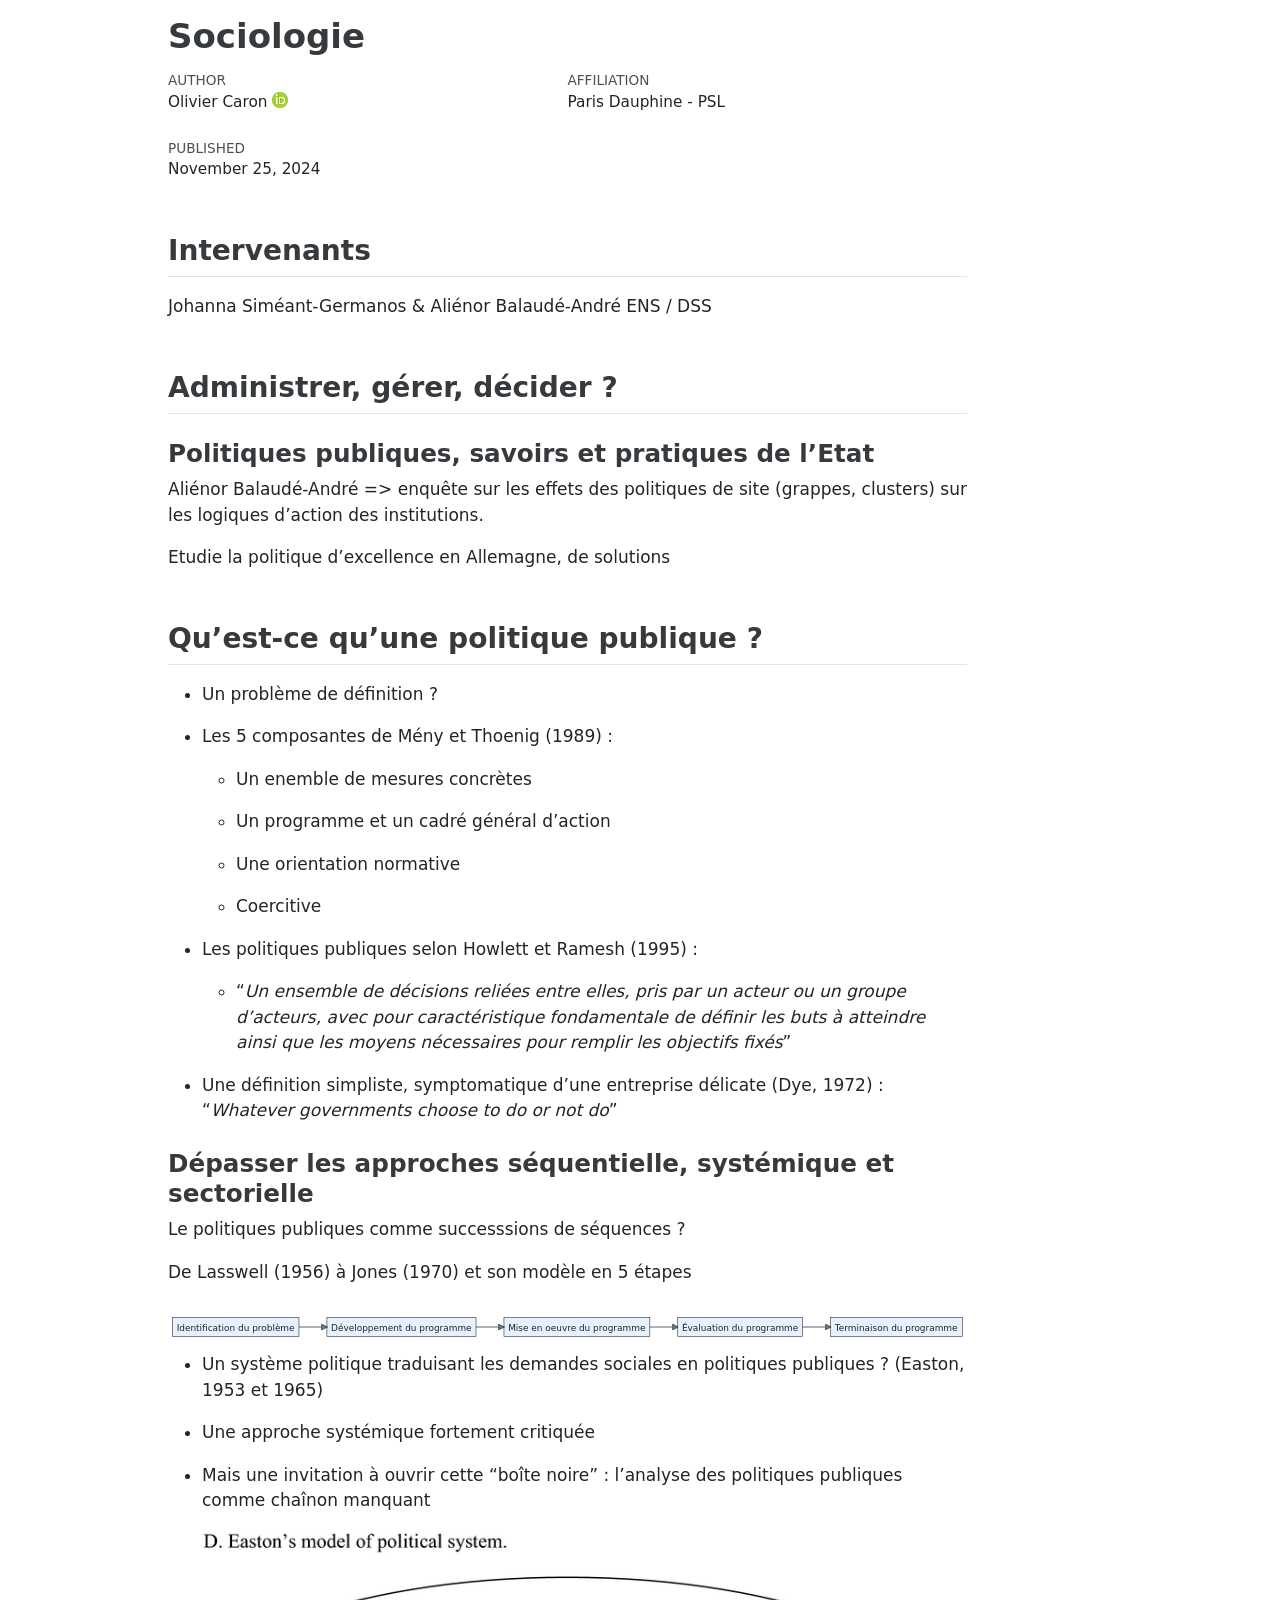
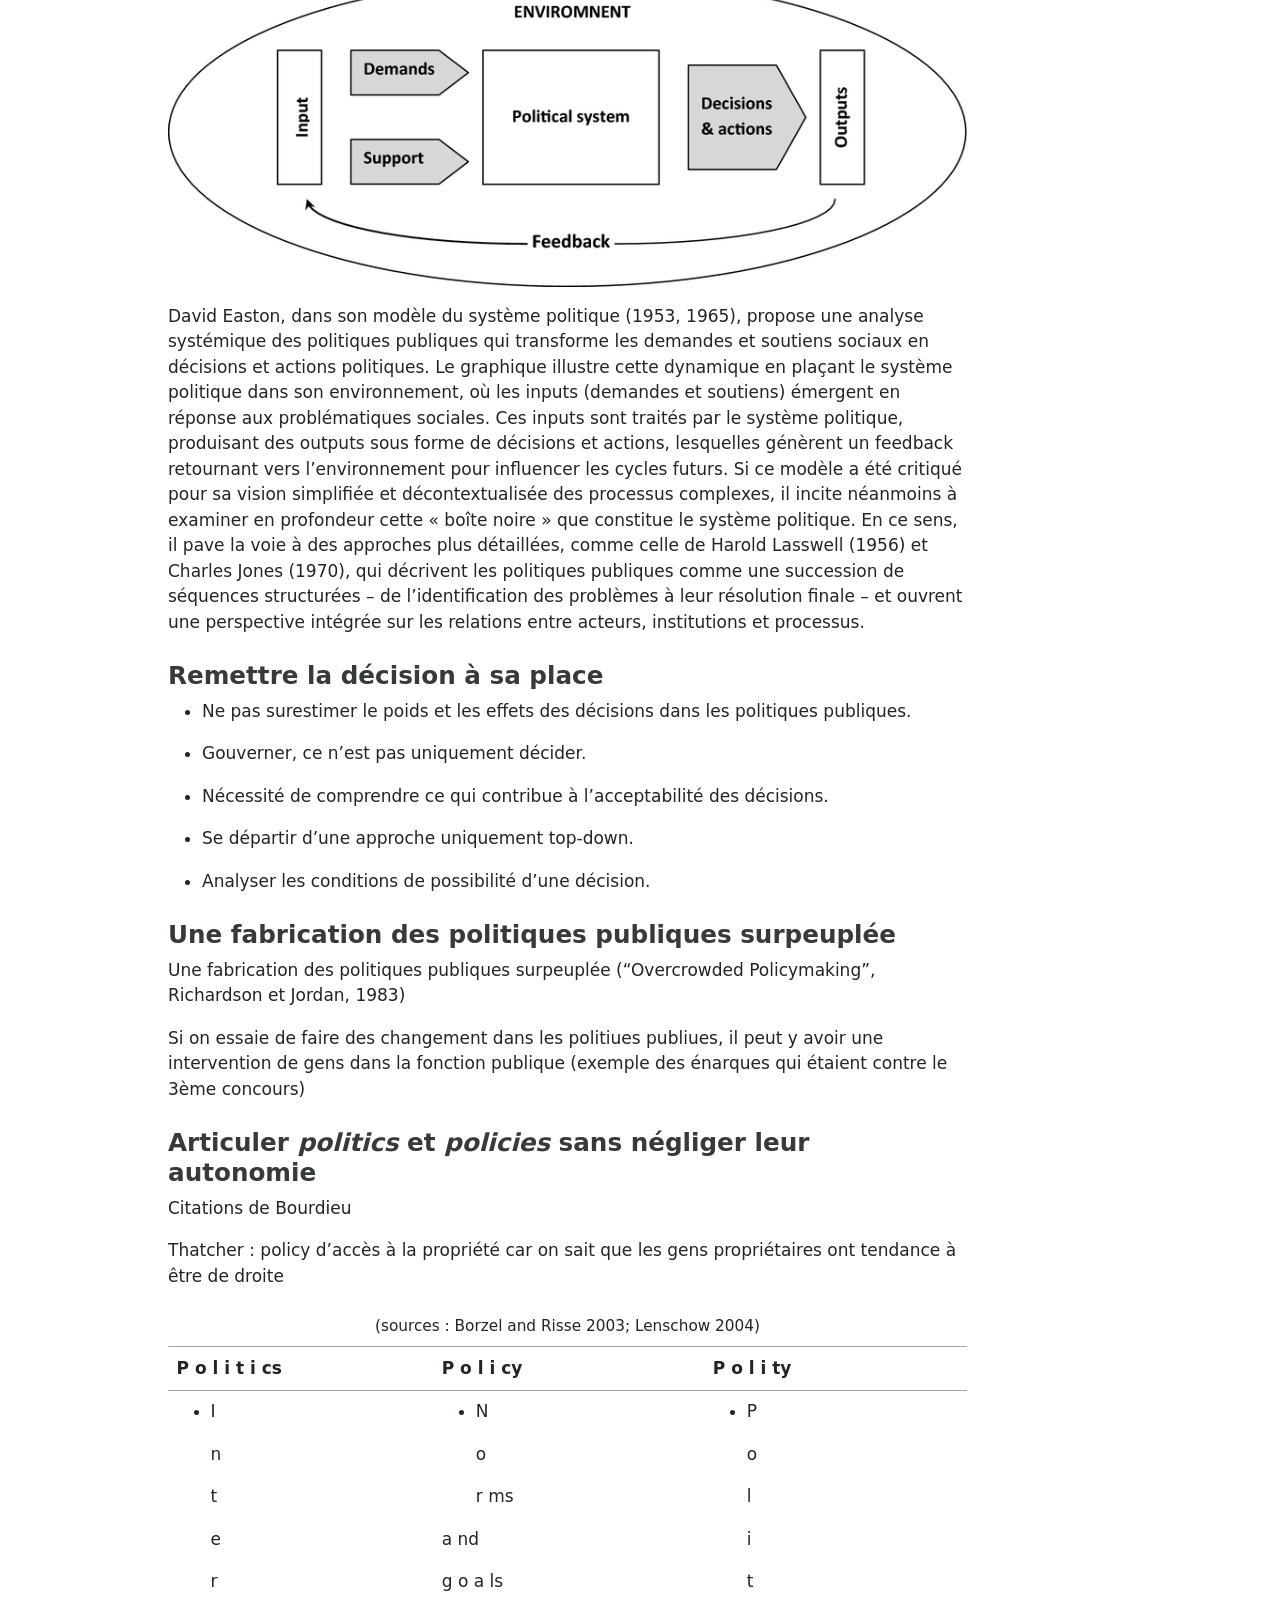
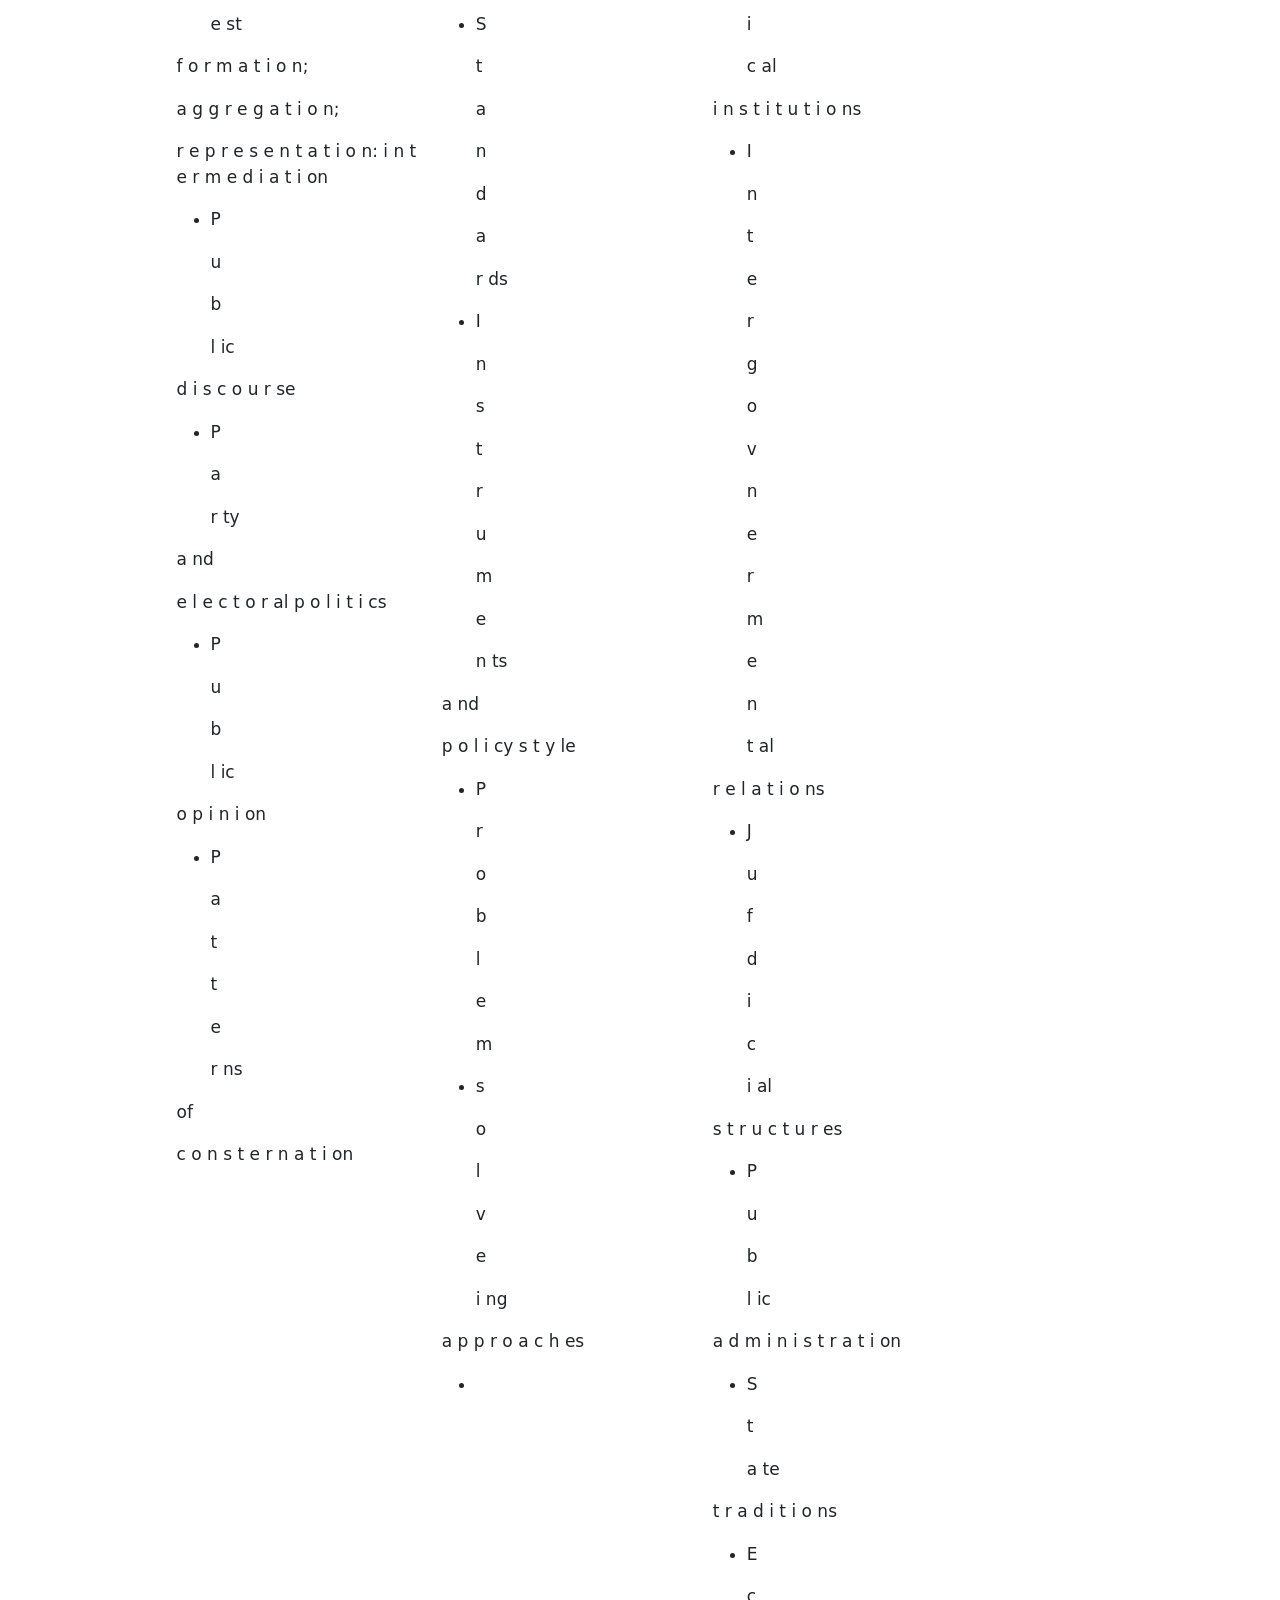
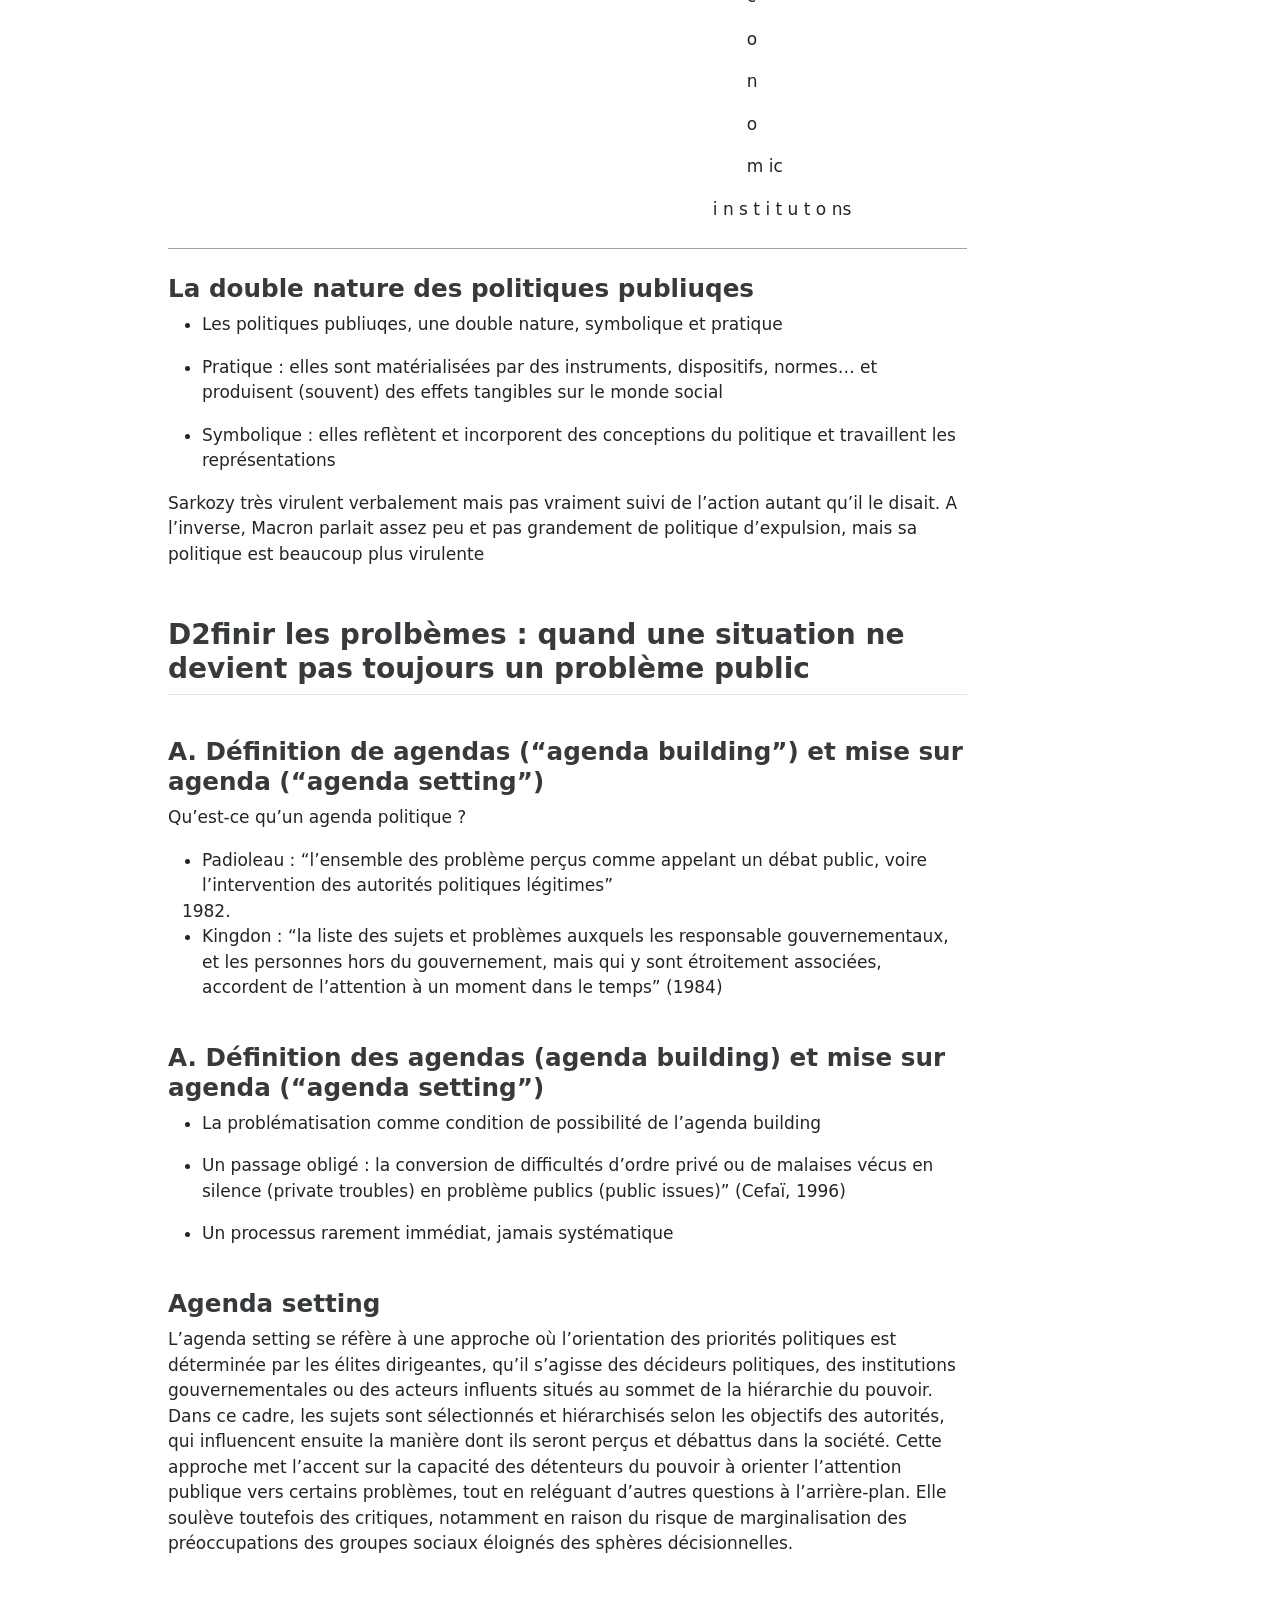
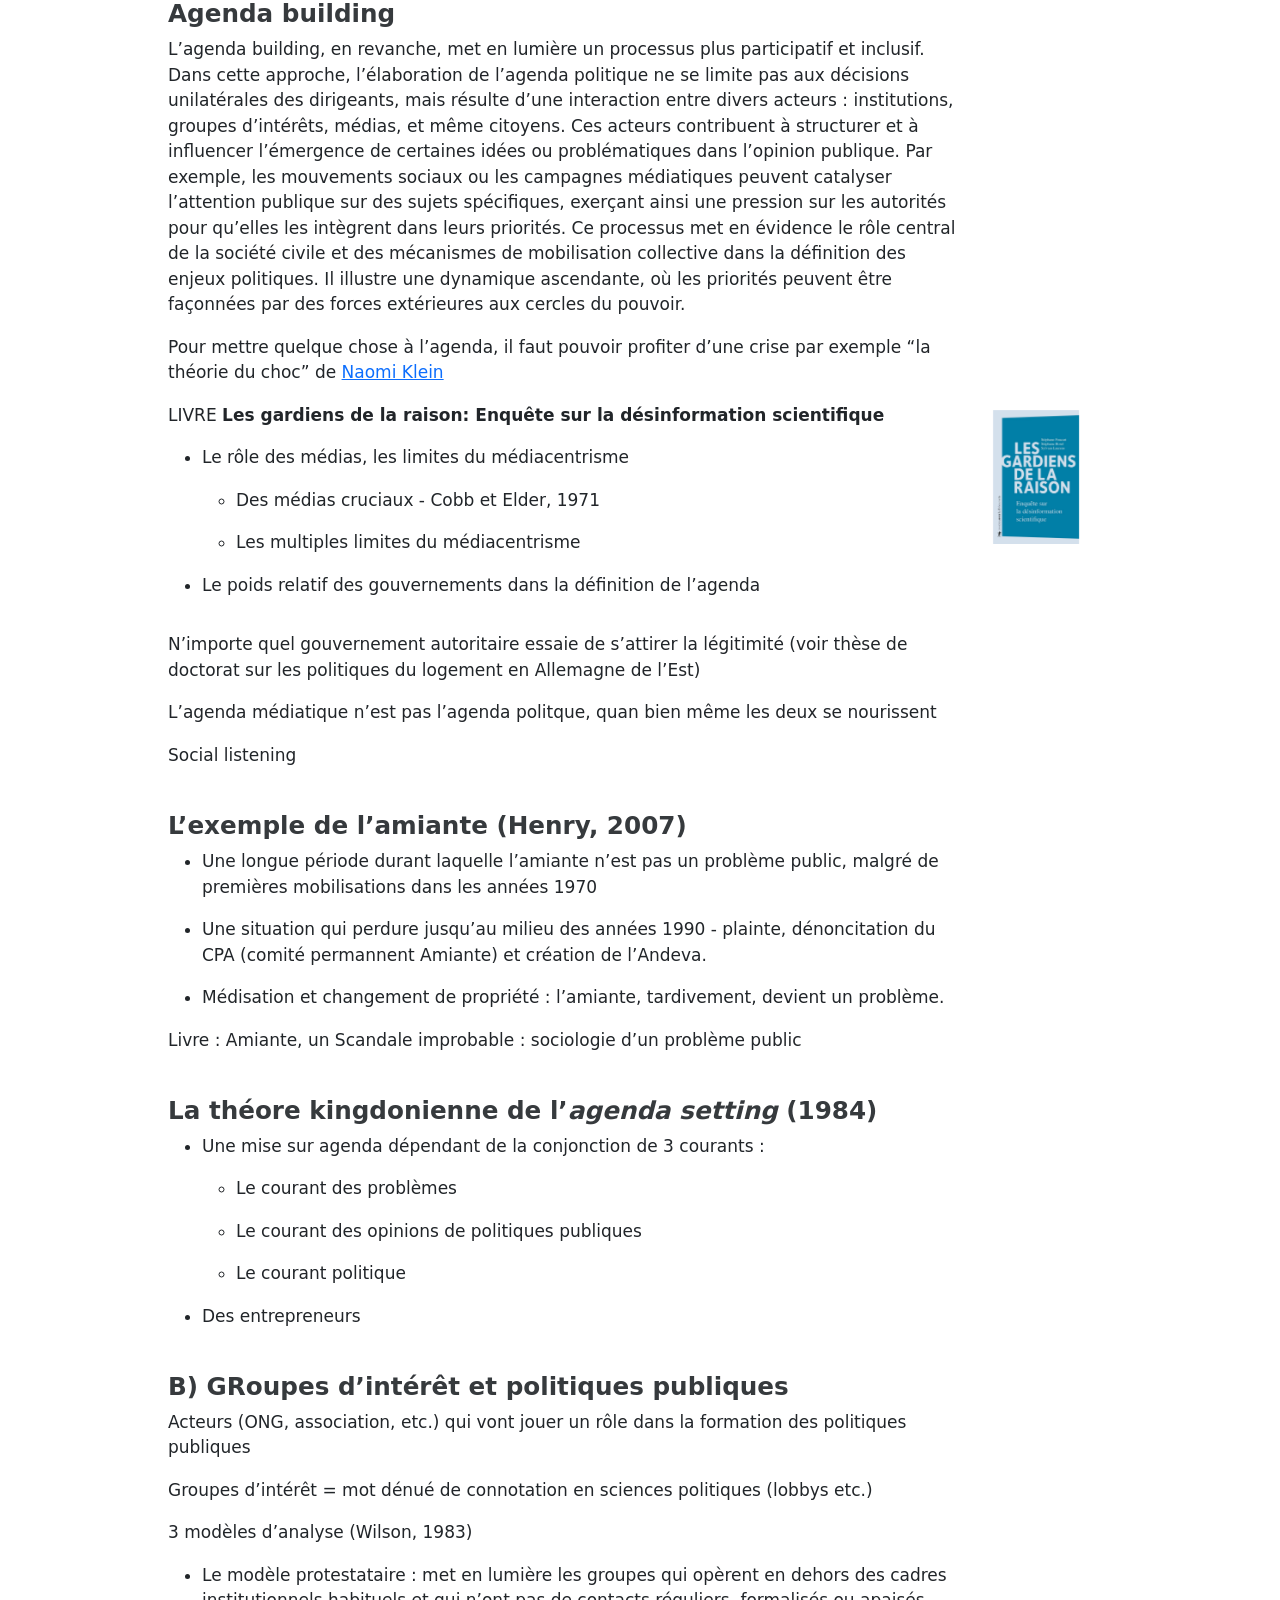
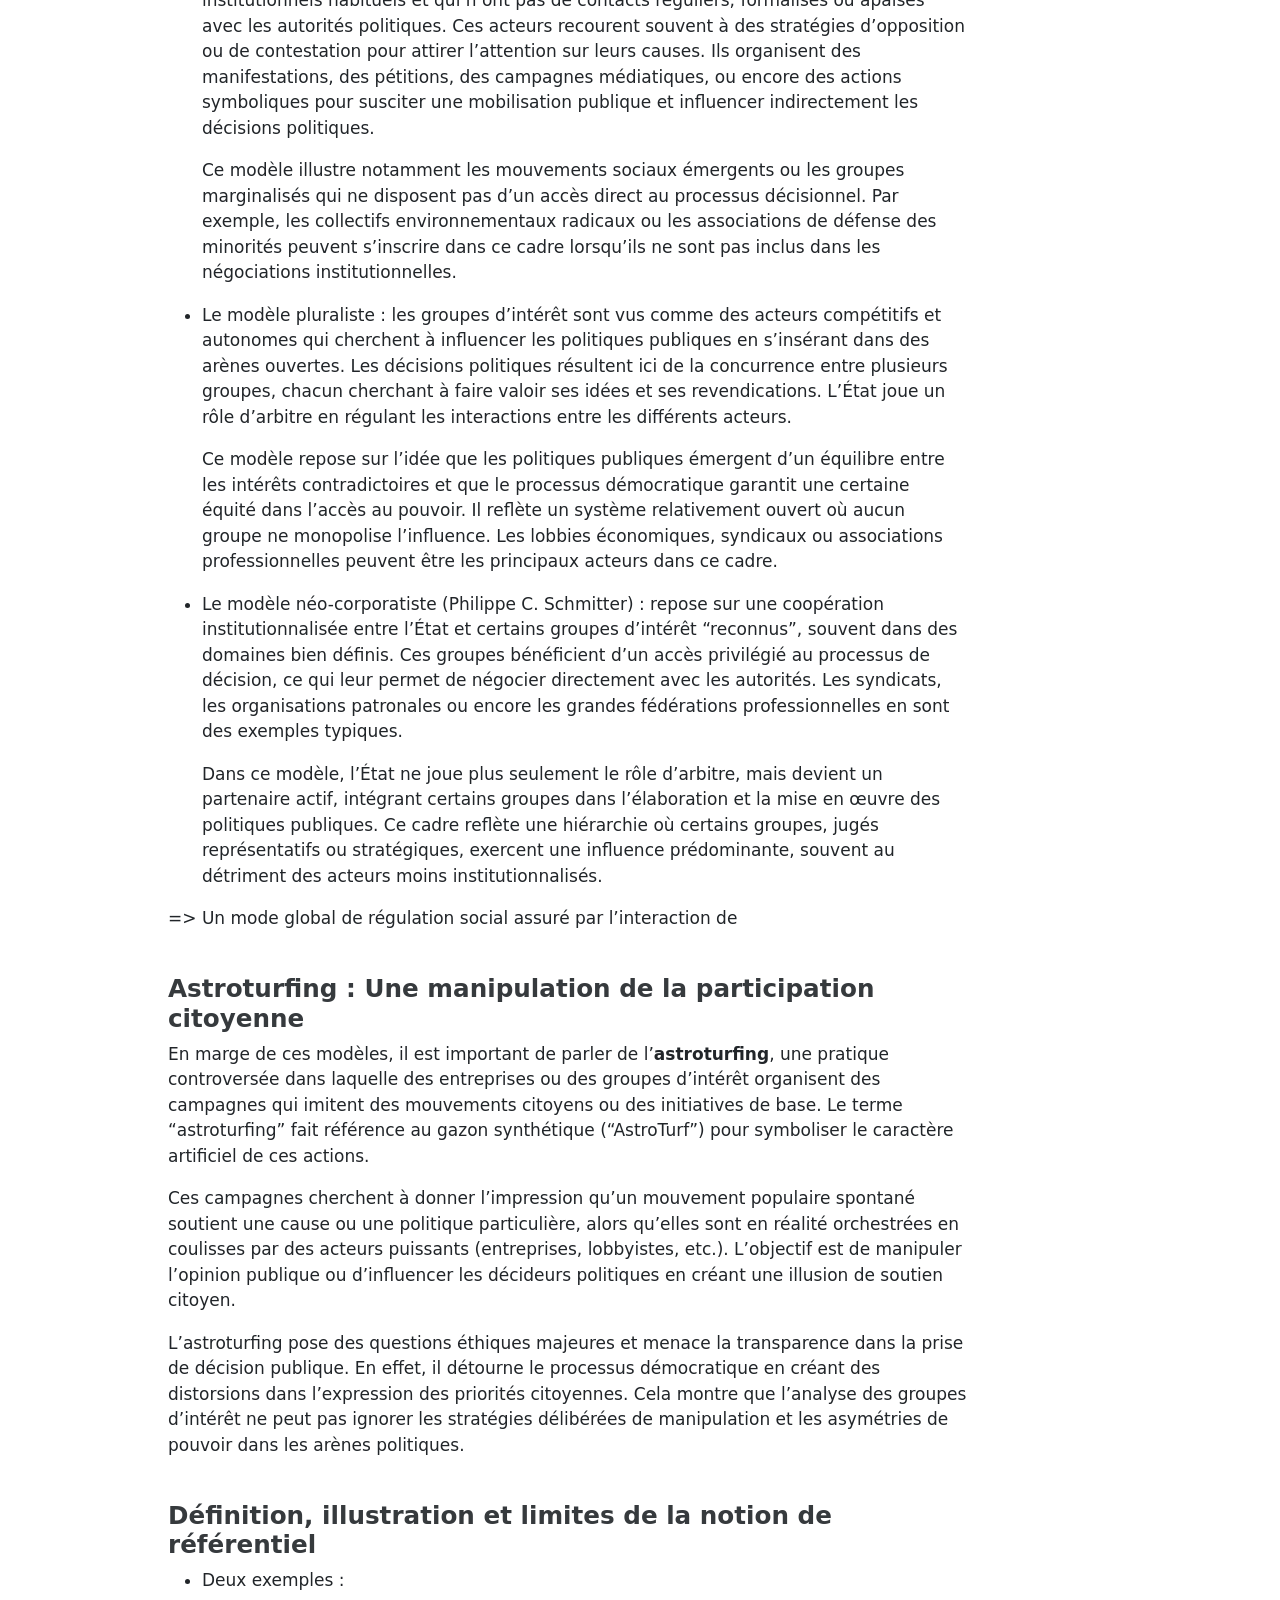
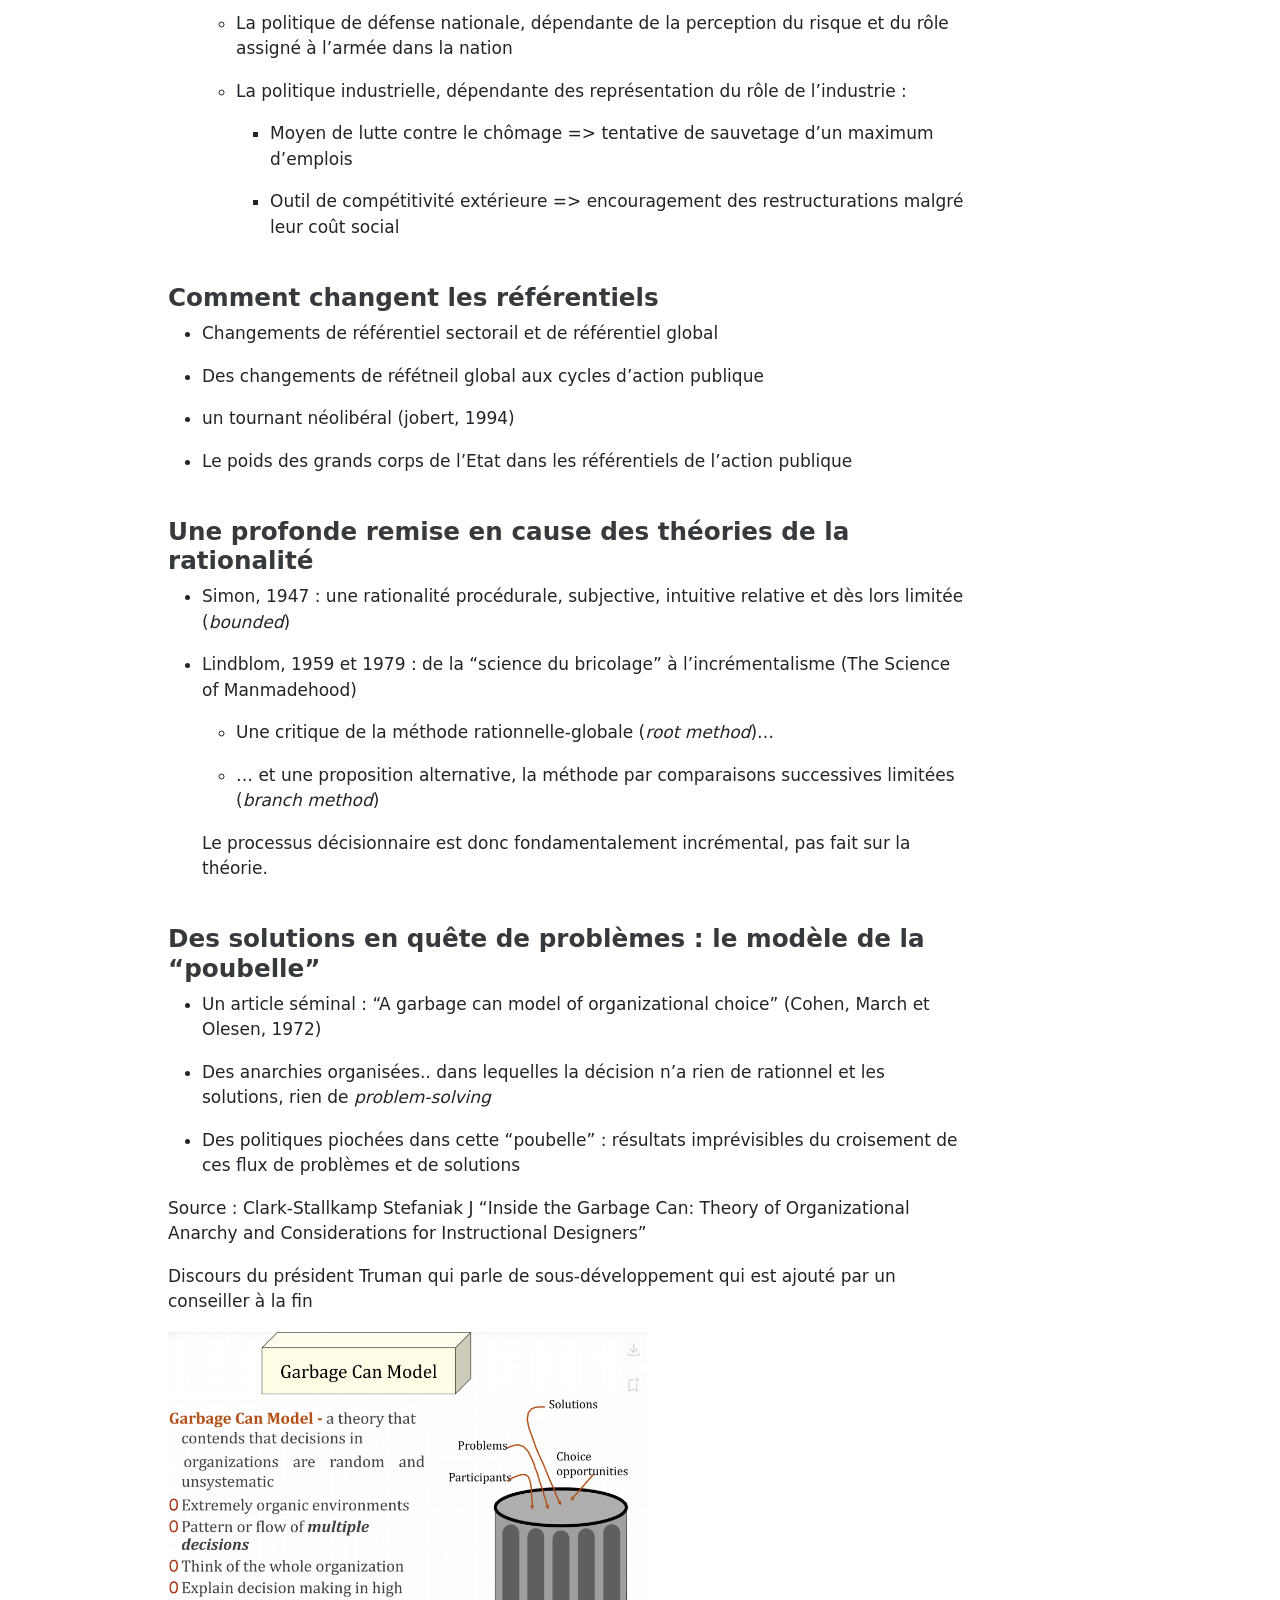
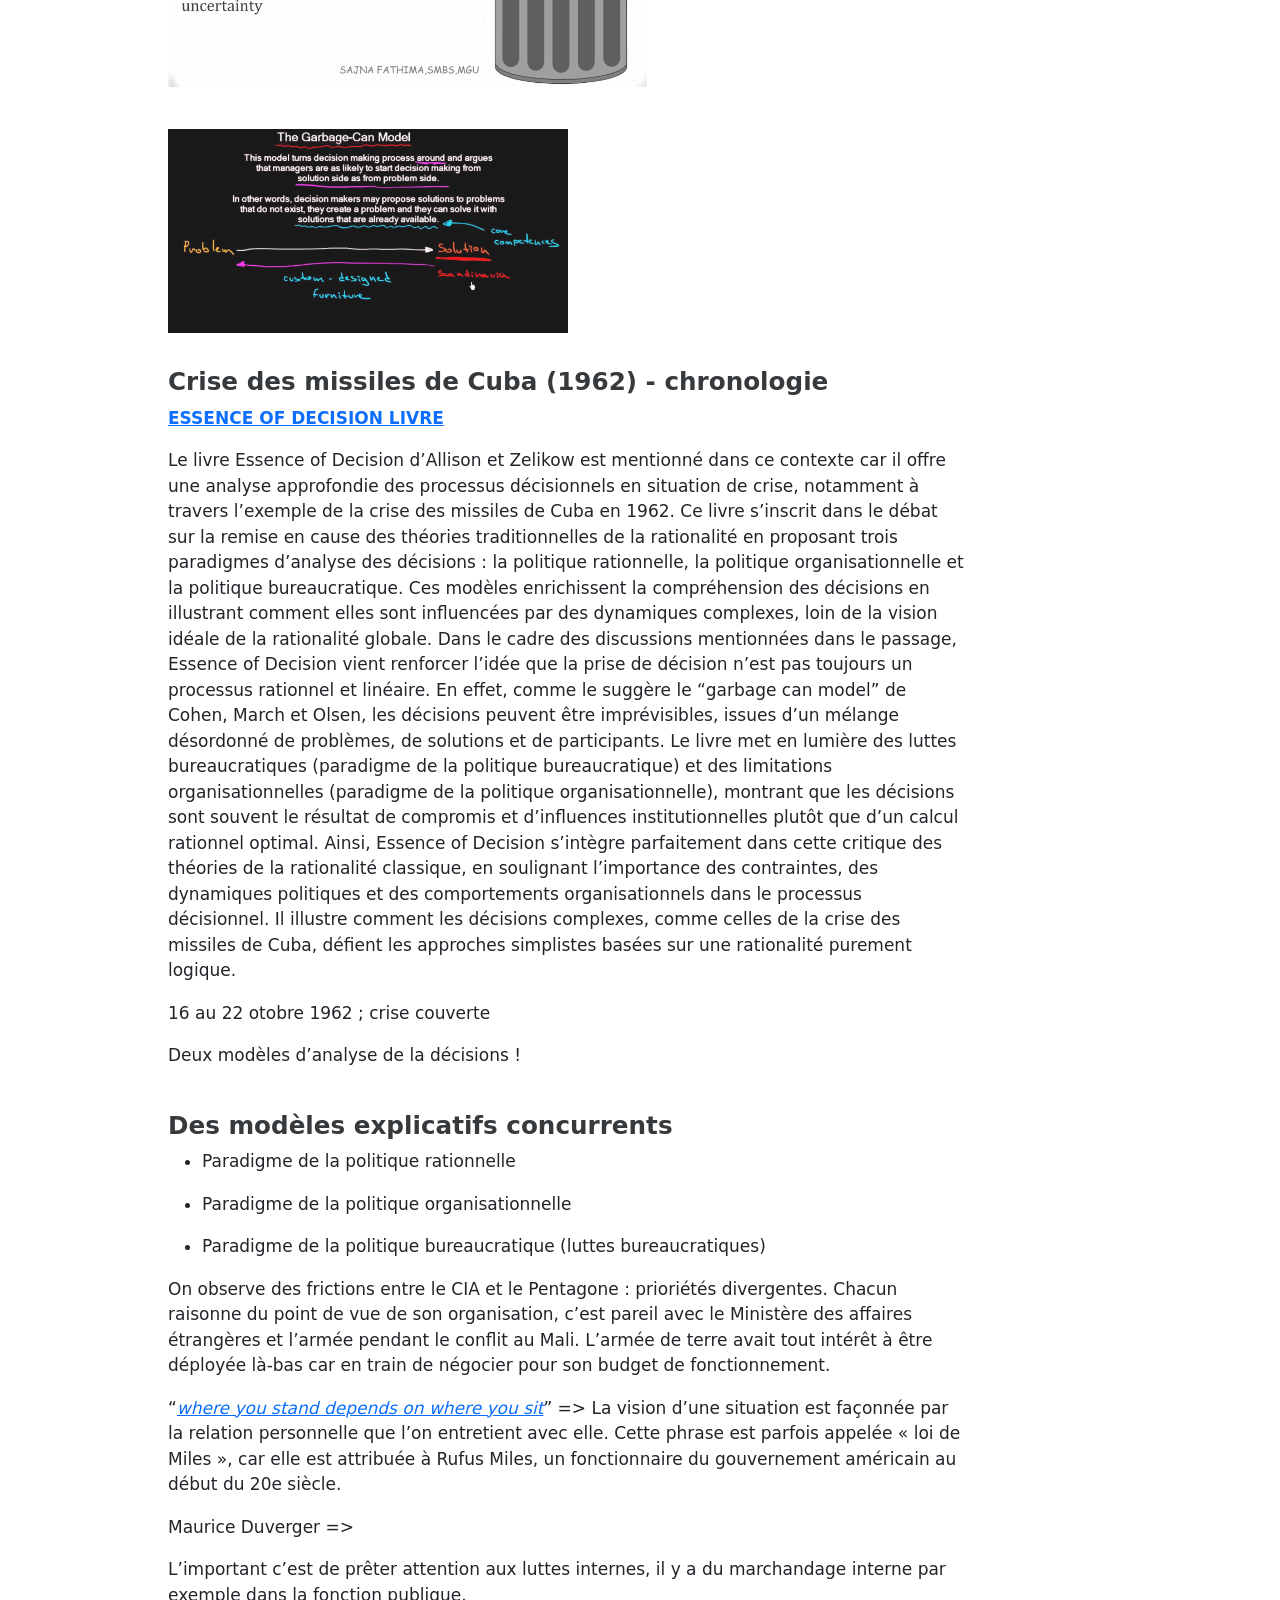
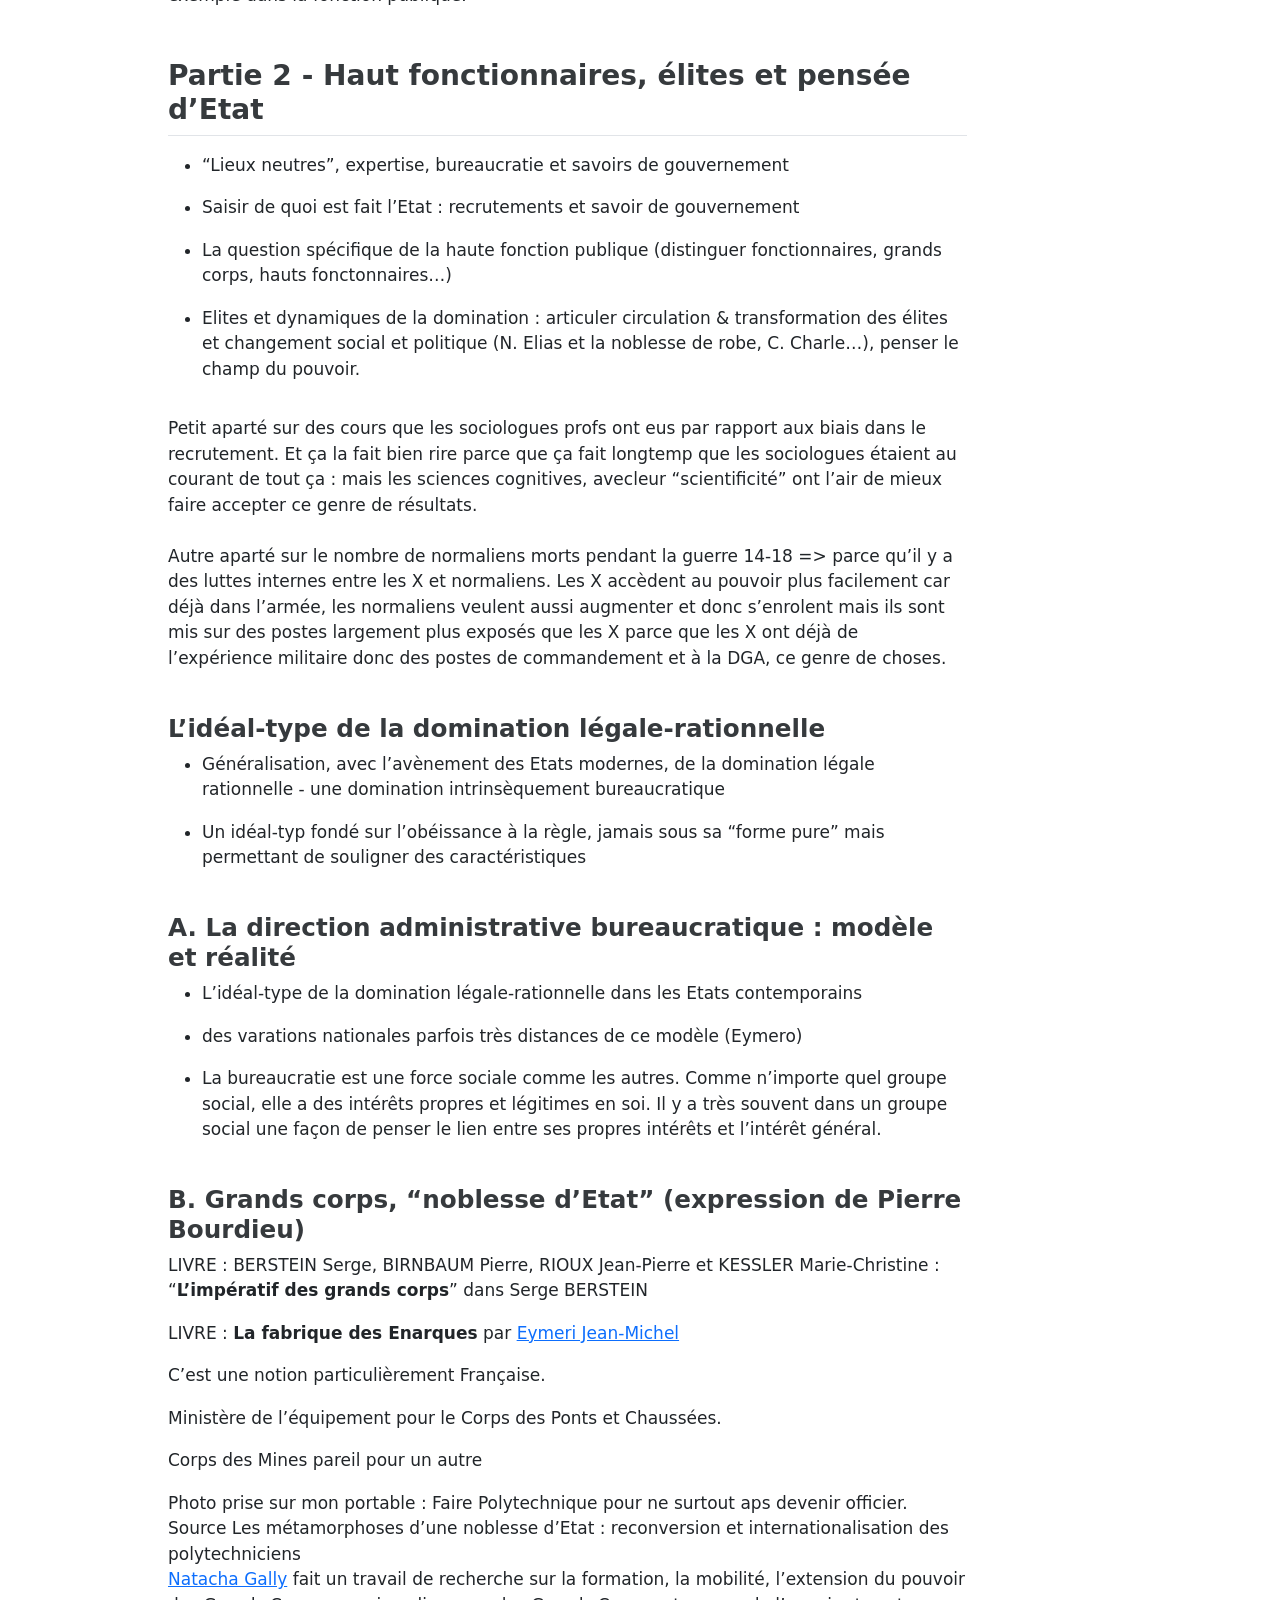
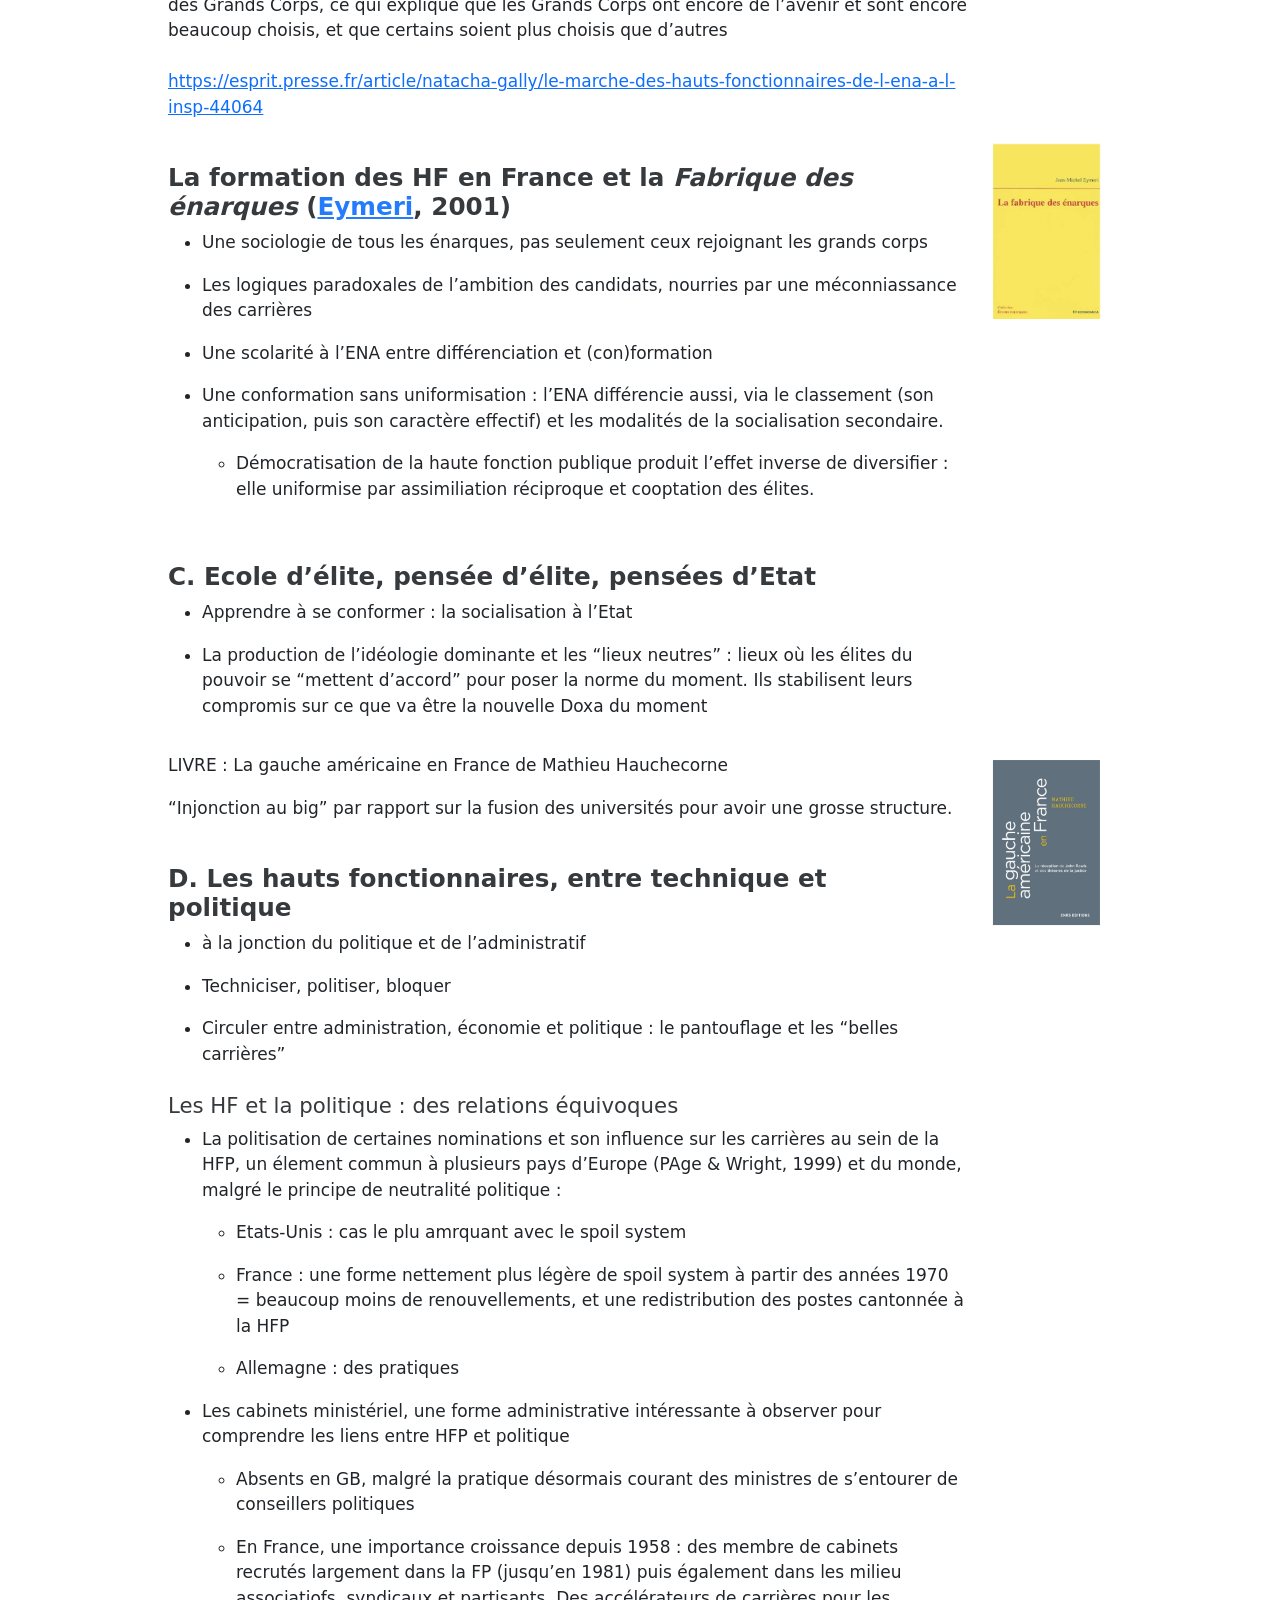
==== commit 19c63e33: "mise à jour + images" ====
--- a/psl_week_2024/sociologie/cours_sociologie.html
+++ b/psl_week_2024/sociologie/cours_sociologie.html
@@ -166,78 +166,167 @@
 <table class="table">
 <caption>(sources : Borzel and Risse 2003; Lenschow 2004)</caption>
 <colgroup>
-<col style="width: 16%">
-<col style="width: 16%">
-<col style="width: 16%">
+<col style="width: 6%">
+<col style="width: 6%">
+<col style="width: 6%">
 </colgroup>
 <thead>
 <tr class="header">
-<th>Politics</th>
-<th>Policy</th>
-<th>Polity</th>
+<th>P o l i t i cs</th>
+<th>P o l i cy</th>
+<th>P o l i ty</th>
 </tr>
 </thead>
 <tbody>
 <tr class="odd">
 <td><ul>
-<li>Interest</li>
-</ul>
-<p>f ormation;</p>
-<p>a g g regation;</p>
-<p>r e p r e s entation: i n t e r mediation</p>
-<ul>
-<li>Public</li>
-</ul>
-<p>discourse</p>
-<ul>
-<li>Party and</li>
-</ul>
-<p>electoral politics</p>
-<ul>
-<li>Public</li>
-</ul>
-<p>opinion</p>
-<ul>
-<li>Patterns of</li>
-</ul>
-<p>c o n s ternation</p></td>
+<li><p>I</p>
+<p>n</p>
+<p>t</p>
+<p>e</p>
+<p>r</p>
+<p>e st</p></li>
+</ul>
+<p>f o r m a t i o n;</p>
+<p>a g g r e g a t i o n;</p>
+<p>r e p r e s e n t a t i o n: i n t e r m e d i a t i on</p>
+<ul>
+<li><p>P</p>
+<p>u</p>
+<p>b</p>
+<p>l ic</p></li>
+</ul>
+<p>d i s c o u r se</p>
+<ul>
+<li><p>P</p>
+<p>a</p>
+<p>r ty</p></li>
+</ul>
+<p>a nd</p>
+<p>e l e c t o r al p o l i t i cs</p>
+<ul>
+<li><p>P</p>
+<p>u</p>
+<p>b</p>
+<p>l ic</p></li>
+</ul>
+<p>o p i n i on</p>
+<ul>
+<li><p>P</p>
+<p>a</p>
+<p>t</p>
+<p>t</p>
+<p>e</p>
+<p>r ns</p></li>
+</ul>
+<p>of</p>
+<p>c o n s t e r n a t i on</p></td>
 <td><ul>
-<li><p>Norms and goals</p></li>
-<li><p>Standards</p></li>
-<li><p>I n struments and</p></li>
-</ul>
-<p>policy style</p>
-<ul>
-<li>P r o b l e m -solveing</li>
-</ul>
-<p>a pproaches</p>
+<li><p>N</p>
+<p>o</p>
+<p>r ms</p></li>
+</ul>
+<p>a nd</p>
+<p>g o a ls</p>
+<ul>
+<li><p>S</p>
+<p>t</p>
+<p>a</p>
+<p>n</p>
+<p>d</p>
+<p>a</p>
+<p>r ds</p></li>
+<li><p>I</p>
+<p>n</p>
+<p>s</p>
+<p>t</p>
+<p>r</p>
+<p>u</p>
+<p>m</p>
+<p>e</p>
+<p>n ts</p></li>
+</ul>
+<p>a nd</p>
+<p>p o l i cy s t y le</p>
+<ul>
+<li><p>P</p>
+<p>r</p>
+<p>o</p>
+<p>b</p>
+<p>l</p>
+<p>e</p>
+<p>m</p></li>
+<li><p>s</p>
+<p>o</p>
+<p>l</p>
+<p>v</p>
+<p>e</p>
+<p>i ng</p></li>
+</ul>
+<p>a p p r o a c h es</p>
 <ul>
 <li></li>
 </ul></td>
 <td><ul>
-<li>Political</li>
-</ul>
-<p>i n s titutions</p>
-<ul>
-<li>I n t e r g o v nermental</li>
-</ul>
-<p>relations</p>
-<ul>
-<li>Jufdicial</li>
-</ul>
-<p>s tructures</p>
-<ul>
-<li>Public</li>
-</ul>
-<p>a d m i n istration</p>
-<ul>
-<li>State</li>
-</ul>
-<p>t raditions</p>
-<ul>
-<li>Economic</li>
-</ul>
-<p>i n stitutons</p></td>
+<li><p>P</p>
+<p>o</p>
+<p>l</p>
+<p>i</p>
+<p>t</p>
+<p>i</p>
+<p>c al</p></li>
+</ul>
+<p>i n s t i t u t i o ns</p>
+<ul>
+<li><p>I</p>
+<p>n</p>
+<p>t</p>
+<p>e</p>
+<p>r</p>
+<p>g</p>
+<p>o</p>
+<p>v</p>
+<p>n</p>
+<p>e</p>
+<p>r</p>
+<p>m</p>
+<p>e</p>
+<p>n</p>
+<p>t al</p></li>
+</ul>
+<p>r e l a t i o ns</p>
+<ul>
+<li><p>J</p>
+<p>u</p>
+<p>f</p>
+<p>d</p>
+<p>i</p>
+<p>c</p>
+<p>i al</p></li>
+</ul>
+<p>s t r u c t u r es</p>
+<ul>
+<li><p>P</p>
+<p>u</p>
+<p>b</p>
+<p>l ic</p></li>
+</ul>
+<p>a d m i n i s t r a t i on</p>
+<ul>
+<li><p>S</p>
+<p>t</p>
+<p>a te</p></li>
+</ul>
+<p>t r a d i t i o ns</p>
+<ul>
+<li><p>E</p>
+<p>c</p>
+<p>o</p>
+<p>n</p>
+<p>o</p>
+<p>m ic</p></li>
+</ul>
+<p>i n s t i t u t o ns</p></td>
 </tr>
 </tbody>
 </table>
@@ -547,7 +636,7 @@
 </ol>
 </section>
 </section>
-<section id="partie-3-fabriquer-laction-publique" class="level2">
+<section id="partie-3-fabriquer-laction-publique" class="level2 page-columns page-full">
 <h2 class="anchored" data-anchor-id="partie-3-fabriquer-laction-publique">Partie 3 : Fabriquer l’action publique</h2>
 <section id="multiplicité-dacteurs-et-de-niveaux-dap" class="level3">
 <h3 class="anchored" data-anchor-id="multiplicité-dacteurs-et-de-niveaux-dap">Multiplicité d’acteurs et de niveaux d’AP</h3>
@@ -582,8 +671,9 @@
 <ul>
 <li>Prendre la tangente : revenir à la “gouverne” ?</li>
 </ul>
-<section id="quand-letat-semble-organiser-son-dessaisissement-contractualisation-new-public-management-et-arbitrage-faute-de-mieux" class="level4">
-<h4 class="anchored" data-anchor-id="quand-letat-semble-organiser-son-dessaisissement-contractualisation-new-public-management-et-arbitrage-faute-de-mieux">Quand l’Etat semble organiser son dessaisissement : contractualisation, New Public Management et arbitrage “faute de mieux”</h4>
+</section>
+<section id="quand-letat-semble-organiser-son-dessaisissement-contractualisation-new-public-management-et-arbitrage-faute-de-mieux" class="level3">
+<h3 class="anchored" data-anchor-id="quand-letat-semble-organiser-son-dessaisissement-contractualisation-new-public-management-et-arbitrage-faute-de-mieux">Quand l’Etat semble organiser son dessaisissement : contractualisation, New Public Management et arbitrage “faute de mieux”</h3>
 <ul>
 <li><p>Les 5 principes centraux du NPM (Bezes et Demazière, 2011, à partir de Hood, 1991) :</p>
 <ul>
@@ -600,11 +690,199 @@
 <p>Elements du NPM :</p>
 <p>La LOLF (loi organique relative aux lois de finances) introduit des indicateurs 2001, 2006, ça peut être aussi le nombre d’affaires élucidées par la police. Le problème avec ce genre d’inclinaisons à la gestion par les indicateurs nous font arriver à un problème où l’on commence à délaisser l’intérêt principal public pour ne considérer que la réussite de l’indicateur, quand bien même l’objectif initial ne serait pas rempli.</p>
 <p><br>
-C’est la loi de Goodhart : quand one mesure devient un objectif, elle cesse d’être une bonne mesure.</p>
+C’est la loi de Goodhart : quand une mesure devient un objectif, elle cesse d’être une bonne mesure.</p>
 <blockquote class="blockquote">
 <p>“Toute régularité statistique observée a tendance à perdre toute crédibilité dès lors qu’elle est mise sous tension à des fins de contrôle.”</p>
 </blockquote>
 </section>
+<section id="section-1" class="level3">
+<h3 class="anchored" data-anchor-id="section-1"></h3>
+</section>
+<section id="politiques-publiques-au-guichet-street-level-bureaucracy-et-accomodements" class="level3">
+<h3 class="anchored" data-anchor-id="politiques-publiques-au-guichet-street-level-bureaucracy-et-accomodements">Politiques publiques au guichet, “<em>street level bureaucracy</em>” et accomodements</h3>
+<ul>
+<li><p>Une approche novatrice de l’Etat : rendre compte de la “vie” au guichet et des usages de l’accueil dans les administrations publiques</p></li>
+<li><p>Une tradition de recherche sur les “<em>street level bureaucrats</em>” inspirée de Michael Lipsky (1980)… largement prolongée en France (J-M Weller)</p></li>
+</ul>
+<p>Ce sont des travaux qui ont réalisé une rupture avec la sociologie de l’Etat de l’époque, en prenant une approche ascendante, des “rues” vers l’Etat.</p>
+<ul>
+<li><p>Une redéfinition douce de (l’ation de) l’Etat</p></li>
+<li><p>Ajustements au guichet : part d’imprévu dans la mise en oeuvre de l’action de l’Etat</p></li>
+<li><p>Subjectivité de l’échange au guichet =&gt; redéfinition constante, de basse intensité, de l’action publique, des institutions, et in fine, de l’ETat lui-même</p></li>
+</ul>
+<p>Comment se passent les interactions au guichet par rapport aux immigrés ?</p>
+<p>Ce sont des catégories C qui s’occupent de ce genre de situations =&gt; Effet cumulatif =&gt; ce sont les gens qui ont le moins envie d’être au guichet qui s’y retrouvent et qui trouvent des démarches dérogatoires (papiers demandés en surplus)</p>
+<p>La numérisation a mis fin à cet espace social des guichets.</p>
+<p>On peut aussi <strong>gouverner par accomodement</strong> : carte scolaire mais on peut permettre à des familles “remuantes” de bénéfiiers de cas particuliers grâce à des options spéciales ou d’autres choses.</p>
+<p>Récemment il y a une littérature montante sur les middle managers (cadres intermédiaires). Leur pouvoir vient du fait qu’ils sont en charge de l’opérationnalisation de leur service. Mais ils sont constamment en porte à faux. Beaucoup de travaux sur les middle managers des hopitaux.</p>
+<p>Barrier, J., Pillon, J. M., &amp; Quéré, O. (2015). Les cadres intermédiaires de la fonction publique: Travail administratif et recompositions managériales de l’État. Gouvernement &amp; action publique, (4), 9-32.</p>
+<p>LECTURE : Numéro thématique</p>
+</section>
+<section id="laction-publique-comme-action-organisée" class="level3 page-columns page-full">
+<h3 class="anchored" data-anchor-id="laction-publique-comme-action-organisée">L’action publique comme action organisée</h3>
+<ul>
+<li><p>Un postural entral : un acteur n’acceptera jamais d’être traité totalement et uniquement comme un moyen en vue de certaines fins (Crozier et Friedberg)</p></li>
+<li><p>De fait, si les structures formelles imposent certaines contraintes, cadren les interactions, toute organisation fait implicitement appel à la bonne volonté de ses membres</p></li>
+<li><p>2 logiques s’opposent :</p>
+<ul>
+<li><p>Celle de l’organisation (amoindir les rentres, accroître la substituabilité)</p></li>
+<li><p>Celle des ateurs de l’organisation (recherche d’avantages compétitifs, d’accroissement de leurs ressources et de réduction de leur interchangeabilité)</p></li>
+</ul></li>
+<li><p>Des stratégies : la manière particulière pour un acteur d’atteindre ses objectifs en fonction des ressources dont il dispose et des contraintes que l’organisation fait peser sur lui et qui limitent sa marge de manoeuvre</p></li>
+<li><p>Des relations de pouvoir cruciales :</p>
+<ul>
+<li><p>Le pouvoir comme relation et non comme attribut</p></li>
+<li><p>Une relation instrumentale, non transitive, réciproque mais déséquilibrée</p></li>
+<li><p>Une notion-clé : la zone d’incertitude</p></li>
+</ul></li>
+</ul>
+<blockquote class="blockquote">
+<p>“Le pouvoir de A sur B est la capacité de A d’obtenir que, dans sa négciation avec B, les termes de l’échange lui soient favorables.</p>
+</blockquote>
+<ul>
+<li><p><strong>La zone d’incertitude</strong> : concept clé pour comprendre les relations de pouvoir dans une organisation. Elle désigne les marges de liberté qu’un acteur conserve, malgré les règles formelles, et qu’il peut exploiter pour influencer ou négocier.</p>
+<ul>
+<li><strong>Opposition organisation/acteur</strong> :
+<ul>
+<li>L’organisation cherche à réduire les zones d’incertitude (standardisation, interchangeabilité).</li>
+<li>Les acteurs veulent préserver leur autonomie et maîtriser des ressources stratégiques.</li>
+</ul></li>
+<li><strong>Pouvoir et incertitude</strong> :
+<ul>
+<li>Le pouvoir n’est pas un attribut fixe, mais une relation basée sur la maîtrise d’une zone d’incertitude.</li>
+<li>Celui qui contrôle une incertitude essentielle détient un avantage pour influencer les autres.</li>
+</ul></li>
+<li><strong>Exemple concret</strong> : Un fonctionnaire gérant un système informatique complexe détient une zone d’incertitude. L’administration dépend de lui pour le fonctionnement du système, ce qui lui donne un levier pour négocier des avantages (comme des horaires aménagés). L’organisation peut tenter de documenter ses méthodes pour réduire cette dépendance.</li>
+</ul></li>
+</ul>
+<p>En résumé, la zone d’incertitude explique comment les individus maintiennent du pouvoir dans une organisation, même face à des contraintes formelles.</p>
+<ul>
+<li><p>L’organisation structure le champ dans lequel se nouent les relations de pouvoir</p></li>
+<li><p>Les sources du pouvoir dans les organisations :</p>
+<ul>
+<li><p>Savoirs et savoir-faire, pris au sens large - pouvoir de l’expert</p></li>
+<li><p>Relations avec l’environnement - pouvoir du marginal-scéant</p></li>
+<li><p>Maîtrise des systèmes d’information - pouvoir de l’aiguilleur</p></li>
+<li><p>Maîtrise des règles et jeu avec les règles (Gouldner)</p></li>
+</ul></li>
+<li><p>Pour conduire le changement, il faut connaître la structure des relations de pouvoir informelles, souvent différente de celle des organigrammes formels. Par exemple, on peut obtenir une légitimation avec de nombreux microgestes, comme dire bonjour à toutes les personnes du service, se renseigner sur eux, obtenir des avantage stratégiques en s’entendant bien avec la secrétaire du service. (Ou alors avoir accès aux doses de café, true story à TotalEnergies)</p></li>
+</ul>
+<p>Il nous advient de bien comprendre les diférentes strates en arrivant dans une organisation. Essayer de tracer l’historique institutionnel.</p>
+<section id="a.-létat-comme-organisation-hétérogène-voire-contradictoire" class="level4">
+<h4 class="anchored" data-anchor-id="a.-létat-comme-organisation-hétérogène-voire-contradictoire">a. L’État comme organisation hétérogène, voire contradictoire</h4>
+<p>L’État, en tant qu’institution, est loin d’être monolithique. Il se compose d’entités diverses (ministères, agences, collectivités locales) qui poursuivent parfois des objectifs divergents, voire contradictoires. Cela résulte notamment des rapports de force internes, des changements politiques, et des priorités variables selon les échelons ou les contextes.<br>
+- <strong>Exemple</strong> : Dans le cas du ministère de l’Enseignement supérieur et de la recherche, les arbitrages budgétaires souvent défavorables montrent comment certains ministères peuvent perdre en influence lorsqu’ils ne bénéficient pas de soutiens politiques ou d’une visibilité stratégique forte.<br>
+- <strong>Source : Jean-Michel Eymeri-Douzans</strong> explique que le ministre moderne n’est plus une “personne physique” incarnant pleinement son ministère, mais un rouage d’une organisation où les marges de manœuvre sont restreintes par des contingences structurelles et institutionnelles. Cela reflète l’idée que l’État est fragmenté et fonctionnellement dépendant de ses instruments et arbitrages internes.</p>
+</section>
+<section id="b.-une-marge-de-manœuvre-parfois-très-limitée-path-dependency-et-incrémentalisme" class="level4">
+<h4 class="anchored" data-anchor-id="b.-une-marge-de-manœuvre-parfois-très-limitée-path-dependency-et-incrémentalisme">b. Une marge de manœuvre parfois très limitée : “path dependency” et incrémentalisme</h4>
+<p>La “path dependency” (ou dépendance au sentier) désigne l’idée selon laquelle les décisions politiques sont largement contraintes par des choix passés, qui enferment les acteurs dans des trajectoires difficiles à modifier. L’incrémentalisme, quant à lui, met en avant des changements progressifs et limités plutôt que des ruptures radicales.<br>
+- <strong>Exemple : Emmanuel Macron</strong> a su tirer parti de ces limites structurelles en construisant une équipe ministérielle composée de personnalités issues de divers horizons (non uniquement de l’ENA), permettant une gestion politique où la marge de manœuvre individuelle des ministres est limitée, renforçant son propre pouvoir central.<br>
+- <strong>Source : André Siné (2003)</strong>, dans son étude sur l’ordre budgétaire, illustre parfaitement comment les mécanismes de financement de l’État, enserrés dans des cadres institutionnels complexes, empêchent des réformes trop ambitieuses ou des innovations radicales.</p>
+</section>
+<section id="c.-gouverner-par-les-instruments-normes-projets-indicateurs" class="level4">
+<h4 class="anchored" data-anchor-id="c.-gouverner-par-les-instruments-normes-projets-indicateurs">c.&nbsp;Gouverner par les instruments : normes, projets, indicateurs</h4>
+<p>Les instruments de gouvernance (normes juridiques, projets concrets, indicateurs chiffrés) sont essentiels pour structurer l’action publique. Ils permettent aux acteurs publics de cadrer leurs interventions et d’en assurer le suivi, mais ils sont aussi porteurs de valeurs et de visions spécifiques qui orientent les politiques.<br>
+- <strong>Exemple</strong> : Les réformes de la sécurité sociale en France, comme étudiées par Palier (2014), montrent comment l’introduction d’indicateurs de performance ou de nouvelles normes budgétaires a transformé la gestion des systèmes Bismarckiens et Beveridgiens. Ces instruments ne sont pas neutres, car ils reflètent des choix politiques souvent contraints par les dynamiques économiques et sociales.<br>
+- <strong>Source : Palier (2014)</strong> analyse les mécanismes par lesquels les réformes successives du système de protection sociale ont été orientées vers une gestion plus technique et moins politique, en réponse à des crises financières et institutionnelles.</p>
+</section>
+<section id="conclusion-synthétique" class="level4 page-columns page-full">
+<h4 class="anchored" data-anchor-id="conclusion-synthétique">Conclusion synthétique</h4>
+<p>Ces trois sous-parties montrent que les politiques publiques se construisent dans un cadre complexe, marqué par des tensions internes, des contraintes héritées du passé, et des outils techniques qui orientent fortement l’action. Ces dynamiques soulignent l’importance de ne pas analyser l’État comme une entité homogène, mais comme une organisation en constante adaptation et soumise à des logiques parfois contradictoires.</p>
+<p>LECTURE : <strong><em>Chapitre 19</em></strong> <strong>/ Le ministre n’est plus une personne physique Par <a href="https://shs.cairn.info/publications-de-jean-michel-eymeri-douzans--62505?lang=fr">Jean-Michel Eymeri-Douzans</a></strong></p>
+
+<div class="no-row-height column-margin column-container"><div class="">
+<p><img src="images/clipboard-4057439232.png" class="img-fluid" style="width:23.0%"></p>
+</div></div><p>Palier, B. (2014). Gouverner la sécurité sociale: les réformes du système français de protection sociale depuis 1945. Puf.</p>
+<p>Système Bismarck/Beveridge, système assurantiel, particulièrement en danger au moment</p>
+<p>Siné, A. (2003). L’ordre budgétaire: L’économie politique des dépenses de l’Etat (Doctoral dissertation, Cachan, Ecole normale supérieure).</p>
+</section>
+</section>
+<section id="lirruption-de-léconomie-comportementale" class="level3 page-columns page-full">
+<h3 class="anchored" data-anchor-id="lirruption-de-léconomie-comportementale">L’irruption de l’économie comportementale</h3>
+<p>LIVRE : Bergeron, H., Castel, P., Dubuisson-Quellier, S., Lazarus, J., Nouguez, E., &amp; Pilmis, O. (2018).&nbsp;<em>Le biais comportementaliste</em>. Sciences Po (Les Presses de).</p>
+
+<div class="no-row-height column-margin column-container"><div class="">
+<p><img src="images/clipboard-1726795488.png" class="img-fluid" style="width:40.0%"></p>
+</div></div><p>Toute action publique repose sur une théorie implicite du comportement humain. L’isoloir, par exemple, part du principe que l’humain peut être influencé dans son vote et cherche à préserver son autonomie en l’isolant. Cependant, cette neutralité est relative, car les biais cognitifs et l’influence sociale agissent en amont.</p>
+<p>De même, les nudges exploitent des biais comme l’aversion à la perte ou les normes sociales pour orienter les comportements sans contrainte. Ils assument que les citoyens ne sont pas entièrement rationnels et utilisent cette influençabilité pour servir un objectif collectif. Ces dispositifs montrent que l’action publique oscille toujours entre influence et préservation de l’autonomie.</p>
+<p>Le livre “<em>Le bias comportementaliste</em>” discute aussi de l’effet du nudge après l’effet de mode, est-ce qu’il demeure ?</p>
+</section>
+<section id="c.-quelque-principes-de-distinction-des-politiques-publiques" class="level3">
+<h3 class="anchored" data-anchor-id="c.-quelque-principes-de-distinction-des-politiques-publiques">C. Quelque principes de distinction des politiques publiques</h3>
+<ol type="1">
+<li>Des moyens d’action inégaux : petits et grands ministères</li>
+<li>Des réseaux ouverts ou fermés de politiques publiques</li>
+<li>Les grands types de politiques publiques</li>
+</ol>
+</section>
+<section id="caractériser-les-politiques-publiques-les-typologies-et-leurs-limites" class="level3">
+<h3 class="anchored" data-anchor-id="caractériser-les-politiques-publiques-les-typologies-et-leurs-limites">Caractériser les politiques publiques : les typologies et leurs limites</h3>
+<section id="la-typologie-de-lowi-1964-et-1972-outils-de-pensée" class="level4">
+<h4 class="anchored" data-anchor-id="la-typologie-de-lowi-1964-et-1972-outils-de-pensée">La typologie de Lowi (1964 et 1972) (outils de pensée)</h4>
+<ul>
+<li><p>Dépasser les aproches élitiste et pluraliste</p></li>
+<li><p>Une typoogie fondée sur la coercition (objet et caractéristiques)</p></li>
+<li><p>Des limites : non prise en compte de la multi-dimensionnalité et du caractère évolutif</p></li>
+</ul>
+<p><img src="images/img-4.jpg" class="img-fluid" style="width:45.0%"></p>
+<p>La typologie des politiques publiques, comme celle de Lowi (1964 et 1972), repose sur une classification des actions publiques selon leur objet et leur degré de coercition (distributives, redistributives, réglementaires et constitutives). Elle permet de dépasser les approches élitistes et pluralistes en analysant les mécanismes de pouvoir à travers les caractéristiques des politiques elles-mêmes.</p>
+<p>Cependant, cette approche présente des limites importantes. Elle ne prend pas en compte la multi-dimensionnalité des politiques publiques, qui peuvent combiner plusieurs objectifs ou modalités d’action. De plus, son caractère statique ne permet pas d’appréhender l’évolution des politiques dans le temps, en fonction des contextes politiques, économiques ou sociaux changeants.</p>
+<ul>
+<li><p>Une typologie raffinée : politiques structurantes, emblématiques et distributives et réseaux d’acteurs (Lagroye, 1991 ; Lagroye, François et Sawicki, 2012)</p>
+<ul>
+<li><p>Politiques structurantes : structurer les rapports politiques et sociaux (ex. : politiques budgétaires, politiques territoriales, réformes de l’Etat)</p></li>
+<li><p>Politiques emblématiques : renforcer des identités (ex. : politiques de l’immigration pour la droite, politiques d’intégration pour la gauche)</p></li>
+<li><p>Politiques distributives : satisfaire des besoins par la distribution ou la mise à disposition de biens</p></li>
+</ul></li>
+</ul>
+<p>Recommandation Lecture : BD de Christophe Blain et Abel Lanzac “<em>Quai d’Orsay</em>” (pseudonyme d’Antonin Baudry)</p>
+<p>Distraction : Webséries : Parlement (Production de l’action publique au niveau européen) “passionnant”</p>
+<table class="table">
+<tbody>
+<tr class="odd">
+<td><a href="https://www.amazon.fr/Quai-dOrsay-1-Chroniques-diplomatiques/dp/2205061321"><img src="images/clipboard-2987694341.png" class="img-fluid"></a></td>
+<td><a href="https://www.france.tv/series-et-fictions/series-comedie/parlement/"><img src="images/clipboard-4108160701.png" class="img-fluid"></a></td>
+</tr>
+</tbody>
+</table>
+</section>
+</section>
+<section id="micro-manuel-de-survie-dans-le-monde-des-politiques-publiques---partie-1" class="level3">
+<h3 class="anchored" data-anchor-id="micro-manuel-de-survie-dans-le-monde-des-politiques-publiques---partie-1">Micro-manuel de survie dans le monde des politiques publiques - Partie 1</h3>
+<ul>
+<li><p>Apprenez à érire de manière neutre pour dire des choses très politiques</p></li>
+<li><p>Conseil enu d’un cabinet ministériel : “il faut passer son temps à dire ce que l’on veut en répétant le langage de son N+1”</p></li>
+<li><p>Dans un ministère : créez-vous des contacts directs avec un ou plusieurs membres du cabinet</p></li>
+<li><p>Dans toute organisation : repérez et collaborez avec les marginaux-sécants (relations avec l’environnement) et les aiguilleurs (accès à l’information)</p></li>
+<li><p>Dès lors que vous ne vous destinez pas à un statut de fonctionnaire, rejoindre etp lus tard fonder un cabinet de conseil qui peut participer à la reforme de l’Etat (Egaé, Carbone 4, …)</p></li>
+</ul>
+<blockquote class="blockquote">
+<p>Ce n’est pas la girouette qui tourne, c’est le vent</p>
+<p>Edgar Faure</p>
+</blockquote>
+</section>
+<section id="micro-manuel-de-survie-dans-le-monde-des-politiques-publiques---partie-2" class="level3">
+<h3 class="anchored" data-anchor-id="micro-manuel-de-survie-dans-le-monde-des-politiques-publiques---partie-2">Micro-manuel de survie dans le monde des politiques publiques - Partie 2</h3>
+<ul>
+<li><p>Si rapport d’un cabinet de conseil de mauvais niveau, ne pas oublier de contacter les laboratoires de recherche qui ont des chercheurs qui ont besoin d’argent et qui feront certainement du meilleur travail</p></li>
+<li><p>Sachez utiliser le registre de la critique interne, qui consiste à montrer que telle politique ne répond pas aux objectifs qu’elle s’est fixés… ou encore qu’elle produit des effets pervers (Albert Hirschman)</p></li>
+</ul>
+<p><a href="https://fr.wikipedia.org/wiki/Exit,_Voice,_and_Loyalty">Exit, Voice, and Loyalty</a> de Albert Hirschman</p>
+<blockquote class="blockquote">
+<p>“Hirschman part de l’hypothèse que toutes les institutions publiques ou privées peuvent avoir des défaillances qui aboutissent à la baisse de qualité des biens et services qu’elles délivrent. Face à cela, les consommateurs ou usagers ont le choix entre trois comportements: la porte de sortie (<em>exit</em>, la <em>sortie</em> en français), l’interpellation de l’institution (<em>voice</em>, la <em>voix</em> en français) ou l’acceptation du statu quo (<em>loyalty</em>, la <em>loyauté</em> en français).</p>
+<p>Pour construire sa théorie, Hirschman mêle les outils de l’économiste et ceux du politiste<sup><a href="https://fr.wikipedia.org/wiki/Exit,_Voice,_and_Loyalty#cite_note-2">2</a></sup>. Il pointe ainsi deux types de comportements qui peuvent corriger les défaillances d’une entreprise&nbsp;: la défection <em>(exit)</em> et la prise de parole <em>(voice)</em>. Le premier est bien étudié et encadré avec le droit de la concurrence et la pression correctrice du marché. Les économistes ont systématiquement oublié ou négligé le second, parce qu’il appartient à la caisse à outils des politologues plus qu’à la leur<sup><a href="https://fr.wikipedia.org/wiki/Exit,_Voice,_and_Loyalty#cite_note-3">3</a></sup>.” (wikipedia)</p>
+</blockquote>
+</section>
+<section id="micro-manuel-de-survie-dans-le-monde-des-politiques-publiques---partie-3" class="level3">
+<h3 class="anchored" data-anchor-id="micro-manuel-de-survie-dans-le-monde-des-politiques-publiques---partie-3">Micro-manuel de survie dans le monde des politiques publiques - Partie 3</h3>
+<ul>
+<li><p>Anticipez que l’on vous demandera comment financer telle ou telle mesure : cela peut être l’occasion d’affaiblir un secteur que vous jugez hypertrophié au sein de l’Etat, ou de contribuer à faire reculer une politique que vous estimez nuisible. Il y a toujours des subventions à réorienter…</p></li>
+<li><p>Ne négligez pas le pouvoir symbolique de l’Etat : dans certains cas, obtenir une prise de parole claire du gouvernement sur un domaine est déjà de l’ordre d’une politique publique (ex : que la Miviludes ait qualifié de secte certaines organisations a suffi à compliquer leur activité)</p></li>
+</ul>
+</section>
+<section id="micro-manuel-de-survie-dans-le-monde-des-politiques-publiques---partie-4" class="level3">
+<h3 class="anchored" data-anchor-id="micro-manuel-de-survie-dans-le-monde-des-politiques-publiques---partie-4">Micro-manuel de survie dans le monde des politiques publiques - Partie 4</h3>
 </section>
 </section>
 
